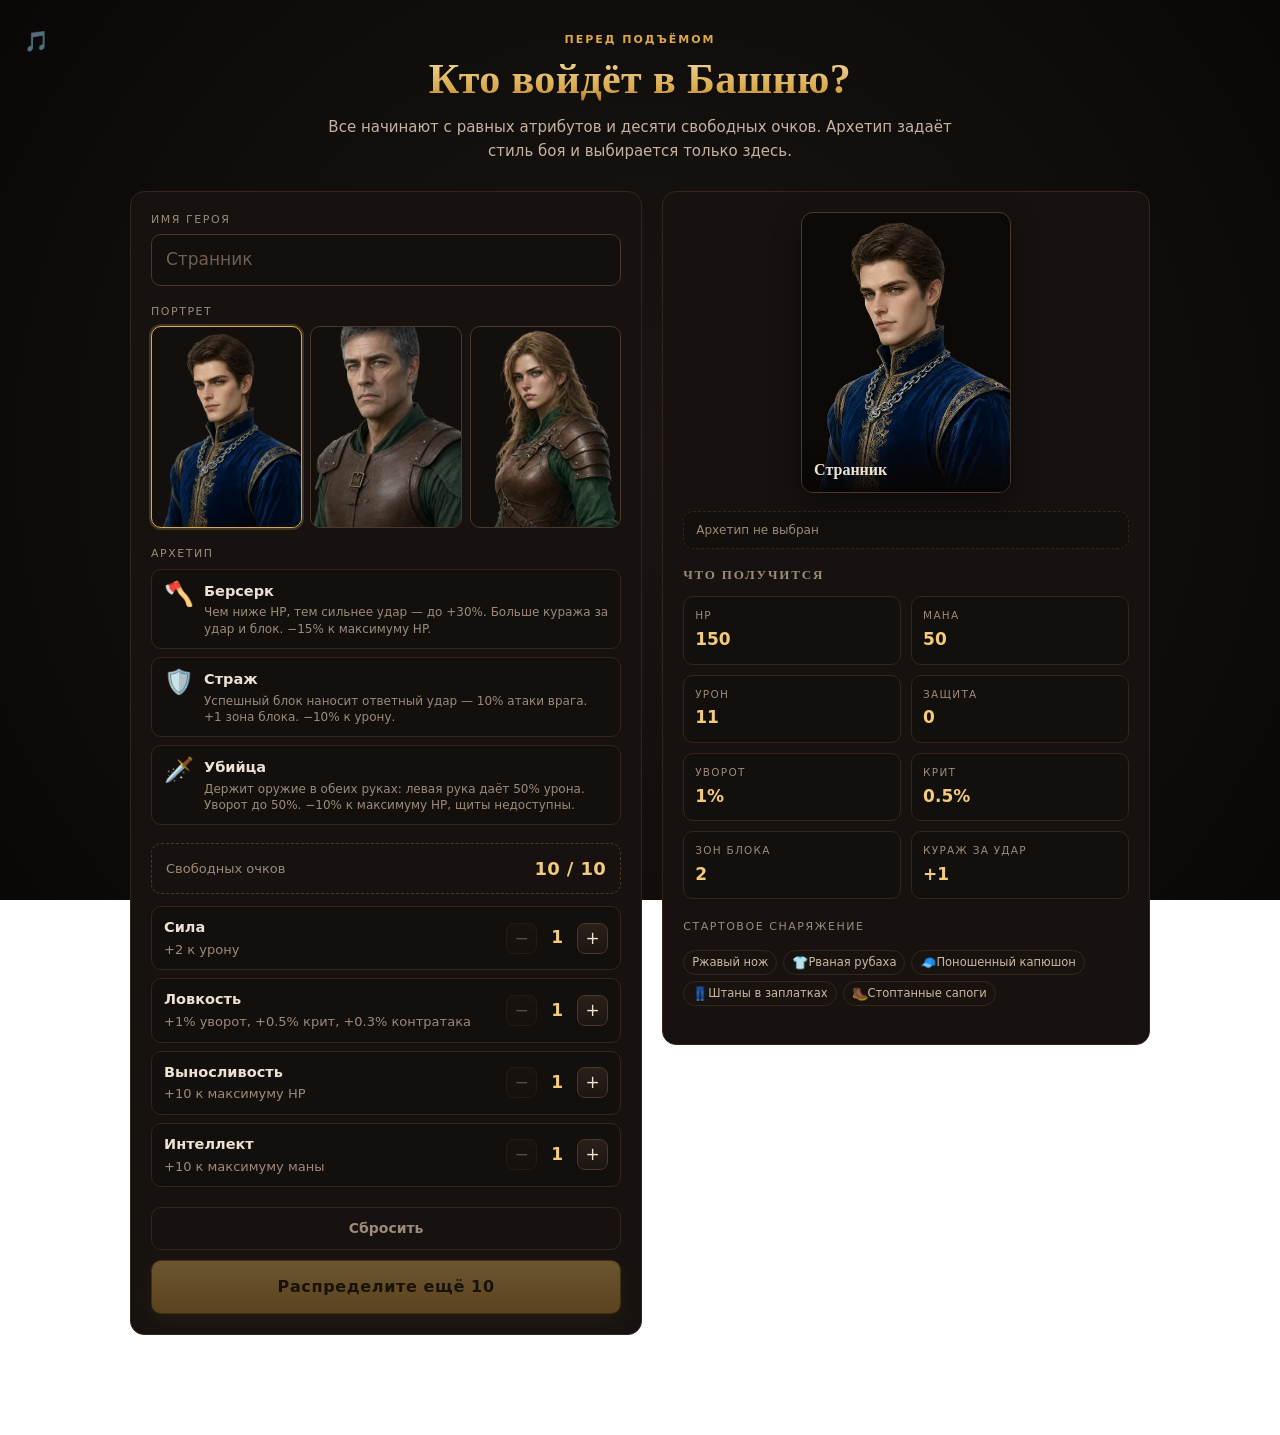
==== index.html @ 67239e5a "Первый коммит" ====
<!DOCTYPE html>
<html lang="ru">
<head>
  <meta charset="utf-8">
  <meta name="viewport" content="width=device-width, initial-scale=1">
  <title>Йорстед — Башня</title>
  <link rel="stylesheet" href="css/style.css">
</head>
<body>
      <div class="music-widget" id="music-widget">
    <button id="music-toggle" type="button" title="Включить/Выключить музыку">🎵</button>
    <input type="range" id="music-volume" min="0" max="1" step="0.01" value="0.3" title="Громкость музыки" style="writing-mode: vertical-lr; direction: rtl;">
  </div>
   <script>
    // Включаем музыку при первом клике в любом месте
    document.addEventListener('pointerdown', function startMusic() {
      const audio = document.getElementById('bg-music');
      const isOn = localStorage.getItem("tower_music_on") !== "false";
      
      if (audio && isOn) {
        const savedVol = localStorage.getItem("tower_music_volume");
        // Проверяем именно на null, чтобы 0 сохранялся как 0
        audio.volume = savedVol !== null ? parseFloat(savedVol) : 0.3;
        audio.play().catch(function() {});
      }
      document.removeEventListener('pointerdown', startMusic);
    });
  </script>
  <audio id="bg-music" loop preload="auto">
    <source src="assets/music/theme-v1.mp3" type="audio/mpeg">
  </audio>
  <div class="app">
    <header class="topbar" id="topbar"></header>
    <main class="screen" id="screen"></main>
  </div>

  <!-- Порядок важен: каждый файл опирается на предыдущий. -->
  <script src="js/data.js"></script>
  <script src="js/state.js"></script>
  <script src="js/combat.js"></script>
  <script src="js/ui.js"></script>
  <script src="js/main.js"></script>
</body>
</html>
---- css/style.css ----
:root {
  --bg: #0a0807;
  --bg2: #100c0a;
  --panel: #171210;
  --panel2: #1e1714;
  --line: #32261f;
  --line2: #4a382c;
  --text: #ece2d4;
  --dim: #9c8b79;
  --gold: #d9a94b;
  --gold2: #f2cc7a;
  --blood: #c2483c;
  --blue: #5f92cc;
  --green: #6aa877;
  --radius: 14px;
  --shadow: 0 18px 40px rgba(0, 0, 0, 0.45);
}

* {
  box-sizing: border-box;
}

html {
  background: radial-gradient(circle at center, #1a1512, #0a0807) no-repeat center center fixed;
  background-size: cover;
}

html, body {
  margin: 0;
  padding: 0;
}

body {
  min-height: 100vh;
  color: var(--text);
  font-family: "Segoe UI", system-ui, -apple-system, sans-serif;
  font-size: 15px;
  line-height: 1.5;
  margin: 0;
  padding: 0;
}

.app, .screen {
  background: transparent !important;
}

button {
  font: inherit;
  color: inherit;
}

h1, h2, h3, .brand-text b, .big-level {
  font-family: Georgia, "Palatino Linotype", "Times New Roman", serif;
  font-weight: 600;
  letter-spacing: 0.01em;
}

h1 { margin: 0; font-size: 34px; line-height: 1.15; }
h2 { margin: 0; font-size: 21px; }
h3 { margin: 0; font-size: 17px; }
p { margin: 0; }

.app {
  width: 100%;
  max-width: 1180px;
  margin: 0 auto;
  padding: 18px 18px 60px;
}

.muted { color: var(--dim); }
.hint { color: var(--dim); font-size: 13px; }
.warn-text { color: #e8b09a; }
.note { color: var(--dim); font-size: 14px; }

.eyebrow {
  text-transform: uppercase;
  letter-spacing: 0.18em;
  font-size: 11px;
  font-weight: 700;
  color: var(--gold);
}

/* ── Верхняя панель ─────────────────────────────────────── */

.topbar {
  position: sticky;
  top: 0;
  z-index: 40;
  display: grid;
  grid-template-columns: auto 1fr auto;
  align-items: center;
  gap: 18px;
  margin: 0 -4px 26px;
  padding: 12px 16px;
  border: 1px solid var(--line);
  border-radius: var(--radius);
  background: rgba(18, 13, 11, 0.9);
  backdrop-filter: blur(12px);
  box-shadow: 0 10px 30px rgba(0, 0, 0, 0.35);
}

.brand {
  display: flex;
  align-items: center;
  gap: 10px;
  padding: 0;
  border: 0;
  background: none;
  cursor: pointer;
  text-align: left;
}

.brand-mark {
  display: grid;
  place-items: center;
  width: 42px;
  height: 42px;
  border: 1px solid var(--line2);
  border-radius: 12px;
  background: radial-gradient(circle at 30% 20%, #3a2518, #17100d);
  font-size: 22px;
}

.brand-text { display: flex; flex-direction: column; line-height: 1.1; }
.brand-text b { font-size: 19px; letter-spacing: 0.12em; color: var(--gold2); }
.brand-text small { font-size: 11px; color: var(--dim); letter-spacing: 0.06em; }

/* ── Хаб-заголовок ─────────────────────────────────────── */

.hub-head {
  display: flex;
  align-items: center;
  gap: 15px;
  min-height: 100px;
  max-width: 680px;
  margin: 10px 0 30px;
}

.hub-head img.hub-image {
  width: 120px;
  height: 120px;
  border-radius: 50%;
  object-fit: cover;
  border: 3px solid var(--gold);
}

.hub-head-text { text-align: left; }
.hub-head-text h1 { margin: 0; font-size: 28px; line-height: 1.1; }
.hub-head-text p.lead { margin: 0.5rem 0 0; color: var(--dim); font-size: 14px; }

/* ── Карточки локаций ───────────────────────────────────── */

.loc-card {
  position: relative;
  display: flex;
  flex-direction: column;
  align-items: flex-start;
  gap: 16px;
  padding: 22px;
  border: 1px solid var(--line);
  border-radius: 18px;
  background:
    radial-gradient(340px 160px at 10% 0%, rgba(217, 169, 75, 0.08), transparent 70%),
    linear-gradient(180deg, #191310, #120d0b);
  color: var(--text);
  text-align: left;
  cursor: pointer;
  overflow: hidden;
  transition: transform 0.18s, border-color 0.18s, box-shadow 0.18s;
}

.loc-card::after {
  content: "";
  position: absolute;
  inset: 0;
  border-radius: inherit;
  box-shadow: inset 0 1px 0 rgba(255, 255, 255, 0.04);
  pointer-events: none;
}

.loc-card:hover {
  transform: translateY(-3px);
  border-color: #6a4d24;
  box-shadow: var(--shadow);
}

.loc-card.tower {
  border-color: #5c4322;
  background:
    radial-gradient(360px 180px at 50% 0%, rgba(217, 169, 75, 0.14), transparent 70%),
    linear-gradient(180deg, #1d1510, #120d0b);
}

.loc-card.hotel {
  border-color: #3c4a35;
  background:
    radial-gradient(340px 160px at 10% 0%, rgba(106, 168, 119, 0.10), transparent 70%),
    linear-gradient(180deg, #171a14, #100d0b);
}

.loc-card.locked {
  border-color: var(--line);
  border-style: dashed;
  background: linear-gradient(180deg, #14100d, #0e0b09);
  filter: grayscale(0.45);
}

.loc-card.locked:hover {
  transform: none;
  border-color: var(--line2);
  box-shadow: none;
}

.loc-card.locked .loc-title,
.loc-card.locked .loc-cta { color: var(--dim); }

.loc-card .loc-image {
  position: absolute;
  top: 0;
  left: 0;
  width: 100%;
  height: 100%;
  opacity: 0.15;
  object-fit: cover;
  transition: opacity 0.2s;
}

.loc-card:hover .loc-image { opacity: 0.25; }

.loc-content {
  position: relative;
  z-index: 1;
  display: flex;
  flex-direction: column;
  gap: 12px;
  width: 100%;
  height: 100%;
}

.loc-icon {
  display: grid;
  place-items: center;
  width: 58px;
  height: 58px;
  border-radius: 16px;
  border: 1px solid var(--line2);
  background: radial-gradient(circle at 30% 20%, #3a2618, #150f0c);
  font-size: 28px;
}

.loc-body {
  display: flex;
  flex-direction: column;
  gap: 4px;
  flex: 1;
}

.loc-kicker { font-size: 11px; letter-spacing: 0.14em; text-transform: uppercase; color: var(--dim); }
.loc-title { font-family: Georgia, serif; font-size: 25px; color: var(--gold2); }
.loc-desc { color: #b6a592; font-size: 14px; line-height: 1.5; }

.loc-cta {
  margin-top: auto;
  padding-top: 8px;
  font-size: 13px;
  font-weight: 600;
  color: var(--gold);
}

.hub-foot {
  display: flex;
  align-items: center;
  gap: 18px;
  flex-wrap: wrap;
  margin-top: 26px;
  padding: 18px;
  border: 1px dashed var(--line2);
  border-radius: 14px;
}

.hub-foot .hint { flex: 1; min-width: 240px; }

.shop-banner {
  width: 100%;
  height: 180px;
  object-fit: cover;
  border-radius: var(--radius);
  margin: 12px 0;
}

.vitals { display: flex; align-items: center; gap: 14px; flex-wrap: wrap; }
.vital { min-width: 132px; flex: 0 1 150px; }

.vital-top {
  display: flex;
  justify-content: space-between;
  align-items: baseline;
  gap: 8px;
  margin-bottom: 4px;
  font-size: 10px;
  letter-spacing: 0.12em;
  text-transform: uppercase;
  color: var(--dim);
}

.vital-top b { font-size: 12px; letter-spacing: 0.02em; color: var(--text); }
.vital-top i { font-style: normal; color: var(--dim); }

.bar {
  height: 7px;
  border-radius: 999px;
  background: #241a15;
  border: 1px solid #36261d;
  overflow: hidden;
}

.bar span {
  display: block;
  height: 100%;
  border-radius: inherit;
  transition: width 0.25s ease;
}

.bar.hp span { background: linear-gradient(90deg, #7d2a22, #c2483c); }
.bar.mana span { background: linear-gradient(90deg, #2f4f78, #5f92cc); }
.bar.energy span { background: linear-gradient(90deg, #7a5318, #e0a84a); }
.bar.enemy span { background: linear-gradient(90deg, #5e3f12, #b07a24); }
.bar.xp { height: 8px; }
.bar.xp span { background: linear-gradient(90deg, #86621f, var(--gold2)); }

.pill {
  display: inline-flex;
  align-items: center;
  gap: 6px;
  padding: 7px 11px;
  border: 1px solid var(--line);
  border-radius: 10px;
  background: var(--panel2);
  font-size: 12px;
  color: var(--dim);
  white-space: nowrap;
}

.pill b { color: var(--text); font-size: 14px; }
button.pill { cursor: pointer; transition: border-color 0.15s, background 0.15s; }
button.pill:hover { border-color: var(--gold); background: #2a2010; }
.pill.gold { color: var(--gold2); border-color: #4d3a1b; background: #221a0f; }
.pill.gold b { color: var(--gold2); }
.pill.danger { border-color: var(--blood); }
.pill.time { border-color: #4d3a1b; background: #221a0f; color: #e4c98f; }
.pill.time b { color: var(--gold2); }
.pill.time.night { border-color: #3c4a62; background: #141a24; color: #a9bdd8; }
.pill.time.night b { color: #d5e3f5; }
.pill.buff { border-color: #3c573f; background: #142016; color: #a9d3b1; }
.pill.buff b { color: #c8e8ce; }

.topnav { display: flex; gap: 8px; }

.nav-btn {
  padding: 9px 14px;
  border: 1px solid var(--line);
  border-radius: 10px;
  background: var(--panel2);
  color: var(--text);
  cursor: pointer;
  font-size: 13px;
  transition: border-color 0.15s, background 0.15s;
}

.nav-btn:hover { border-color: var(--line2); background: #241b17; }
.topnav.locked { opacity: 0.35; pointer-events: none; }
.topbar[hidden] { display: none; }

kbd {
  display: inline-block;
  padding: 1px 5px;
  border: 1px solid var(--line2);
  border-bottom-width: 2px;
  border-radius: 4px;
  background: #130f0c;
  color: var(--dim);
  font: 600 10.5px/1.5 "Segoe UI", system-ui, sans-serif;
  letter-spacing: 0.02em;
}

.btn kbd { margin-left: 5px; opacity: 0.6; }
.btn.primary kbd { border-color: rgba(0, 0, 0, 0.3); background: rgba(0, 0, 0, 0.1); color: #2a1c08; opacity: 0.7; }

/* ── Кнопки ─────────────────────────────────────────────── */

.btn {
  display: inline-flex;
  align-items: center;
  justify-content: center;
  gap: 7px;
  padding: 10px 16px;
  border: 1px solid var(--line2);
  border-radius: 10px;
  background: linear-gradient(180deg, #2a201a, #1d1511);
  color: var(--text);
  font-size: 14px;
  font-weight: 600;
  cursor: pointer;
  transition: transform 0.12s, border-color 0.15s, background 0.15s, opacity 0.15s;
  user-select: none;
}

.btn:hover:not(:disabled) { border-color: var(--gold); transform: translateY(-1px); }
.btn:active:not(:disabled) { transform: translateY(0); }
.btn:disabled { opacity: 0.42; cursor: not-allowed; }

.btn.primary {
  border-color: #7a5a22;
  background: linear-gradient(180deg, #e0b45c, #b9862f);
  color: #1c1206;
  box-shadow: 0 6px 20px rgba(217, 169, 75, 0.18);
}

.btn.primary:hover:not(:disabled) { background: linear-gradient(180deg, #f0c674, #c8933a); }
.btn.ghost { background: transparent; border-color: var(--line); color: var(--dim); }
.btn.ghost:hover:not(:disabled) { color: var(--text); }
.btn.small { padding: 7px 12px; font-size: 12.5px; border-radius: 8px; }
.btn.tiny { padding: 5px 10px; font-size: 12px; border-radius: 7px; }
.btn.big { padding: 14px 20px; font-size: 16px; letter-spacing: 0.04em; }
.btn.tech { border-color: #6a3b2a; background: linear-gradient(180deg, #4a241a, #2b1610); color: #f0b89a; }
.btn.tech:not(:disabled):hover { border-color: #c0603c; }
.btn.danger { border-color: #6a2a24; color: #e28f86; }

/* ── Общие блоки ────────────────────────────────────────── */

.screen {
  min-height: 60vh;
  animation: fade-in 0.22s ease;
}

@keyframes fade-in {
  from { opacity: 0; transform: translateY(4px); }
  to { opacity: 1; transform: translateY(0); }
}

.subhead {
  display: flex;
  align-items: center;
  gap: 18px;
  margin-bottom: 22px;
  padding-bottom: 16px;
  border-bottom: 1px solid var(--line);
}

.subhead h1 { font-size: 30px; }

.subhead-gold {
  margin-left: auto;
  padding: 8px 14px;
  border: 1px solid #4d3a1b;
  border-radius: 10px;
  background: #221a0f;
  color: var(--gold2);
  white-space: nowrap;
}

.chips { display: flex; flex-wrap: wrap; gap: 6px; margin-top: 8px; }

.chip {
  display: inline-flex;
  align-items: center;
  padding: 3px 8px;
  border: 1px solid var(--line);
  border-radius: 999px;
  background: #191310;
  color: #cbb9a4;
  font-size: 11.5px;
  white-space: nowrap;
}

.chip.dim { color: #6f6052; }

.badge {
  display: inline-flex;
  align-items: center;
  padding: 3px 8px;
  border-radius: 999px;
  border: 1px solid #3b573f;
  background: #142016;
  color: var(--green);
  font-size: 11px;
  font-weight: 600;
  letter-spacing: 0.04em;
}

.badge.boss { border-color: #66302a; background: #241110; color: #d97a6c; }
.empty { color: var(--dim); font-size: 13px; padding: 8px 0; }

/* ── Йорстед ────────────────────────────────────────────── */

.hub-head h1 {
  font-size: 46px;
  margin: 6px 0 12px;
  background: linear-gradient(180deg, #f4dca7, #d9a94b 70%, #a9772a);
  -webkit-background-clip: text;
  background-clip: text;
  color: transparent;
}

.lead { color: #c4b3a0; font-size: 16px; line-height: 1.6; }

.locations {
  display: grid;
  grid-template-columns: repeat(4, 1fr);
  gap: 16px;
}

.points-banner {
  display: flex;
  align-items: center;
  gap: 14px;
  width: 100%;
  margin-top: 14px;
  padding: 14px 18px;
  border: 1px solid #6b5122;
  border-radius: 14px;
  background: linear-gradient(90deg, #2b2010, #191309);
  color: var(--text);
  text-align: left;
  cursor: pointer;
  transition: border-color 0.15s, transform 0.15s;
}

.points-banner:hover { border-color: var(--gold); transform: translateY(-1px); }
.points-banner b { display: block; color: var(--gold2); font-size: 15px; }
.points-banner small { display: block; color: var(--dim); font-size: 12.5px; }
.points-banner .loc-cta { margin-left: auto; padding: 0; }

.points-mark {
  display: grid;
  place-items: center;
  width: 34px;
  height: 34px;
  flex: 0 0 34px;
  border: 1px solid #6b5122;
  border-radius: 10px;
  background: #241a0e;
  color: var(--gold2);
  font-size: 19px;
  font-weight: 700;
}

/* ── Статус, гостиница и башня ─────────────────────────── */

.status-strip {
  display: grid;
  grid-template-columns: repeat(auto-fit, minmax(180px, 1fr));
  gap: 10px;
  margin-bottom: 22px;
  padding: 12px;
  border: 1px solid var(--line);
  border-radius: 14px;
  background: linear-gradient(180deg, #16110e, #110d0b);
}

.status-item {
  display: flex;
  flex-direction: column;
  gap: 1px;
  min-width: 0;
  padding: 8px 10px;
  border: 1px solid var(--line);
  border-radius: 10px;
  background: #130f0c;
}

.status-item span { font-size: 10px; letter-spacing: 0.12em; text-transform: uppercase; color: var(--dim); }
.status-item b { font-size: 14px; color: var(--gold2); }
.status-item small { font-size: 11.5px; color: var(--dim); }
.status-item.buff { border-color: #3c573f; background: #121a14; }
.status-item.buff b { color: #b7ddbd; }

.night-banner { border-color: #3c4a62; background: linear-gradient(90deg, #141a24, #0f1118); color: #b9cae2; }
.warn-banner { border-color: #6a3b2a; background: linear-gradient(90deg, #241410, #17100d); color: #e8b09a; }

.hotel-status { display: flex; flex-wrap: wrap; gap: 8px; margin-bottom: 18px; }
.hotel-status span { padding: 6px 10px; border: 1px solid var(--line); border-radius: 999px; background: #130f0c; color: var(--dim); font-size: 12px; }

.hotel-rest {
  display: flex;
  align-items: center;
  gap: 18px;
  margin-bottom: 26px;
  padding: 20px;
  border: 1px solid #5c4322;
  border-radius: 16px;
  background:
    radial-gradient(360px 160px at 10% 0%, rgba(217, 169, 75, 0.12), transparent 70%),
    linear-gradient(180deg, #1d1510, #120d0b);
}

.hotel-rest-icon {
  display: grid;
  place-items: center;
  width: 64px;
  height: 64px;
  flex: 0 0 64px;
  border: 1px solid var(--line2);
  border-radius: 16px;
  background: radial-gradient(circle at 30% 20%, #3a2618, #150f0c);
  font-size: 32px;
}

.hotel-rest-body { flex: 1; min-width: 0; }
.hotel-rest-body h2 { margin-bottom: 4px; }
.hotel-rest-body p { color: var(--dim); font-size: 13.5px; }
.hotel-rest-buy { display: flex; flex-direction: column; align-items: stretch; gap: 7px; min-width: 140px; text-align: center; }

.companion-grid { display: grid; grid-template-columns: repeat(3, minmax(0, 1fr)); gap: 12px; margin-bottom: 10px; }

.companion-card {
  display: flex;
  flex-direction: column;
  gap: 10px;
  padding: 14px;
  border: 1px solid var(--line);
  border-radius: 14px;
  background: linear-gradient(180deg, #191310, #14100d);
}

.companion-card.active { border-color: var(--gold); box-shadow: 0 0 0 1px rgba(217, 169, 75, 0.18); }
.companion-head { display: flex; align-items: center; gap: 10px; }

.companion-portrait {
  width: 150px;
  height: 150px;
  border-radius: 10px;
  object-fit: cover;
  flex-shrink: 0;
  border: 2px solid rgba(245, 158, 11, 0.4);
  background: #1e1b2e;
}

.companion-card.active .companion-portrait { border-color: #f59e0b; box-shadow: 0 0 0 2px rgba(245, 158, 11, 0.3); }
.companion-icon { display: grid; place-items: center; width: 44px; height: 44px; flex: 0 0 44px; border: 1px solid var(--line2); border-radius: 12px; background: radial-gradient(circle at 30% 20%, #3a2618, #150f0c); font-size: 22px; }
.companion-name { flex: 1; min-width: 0; }
.companion-name h3 { font-size: 16px; }
.companion-role { font-size: 11px; letter-spacing: 0.08em; text-transform: uppercase; color: var(--dim); }
.companion-buff { display: block; margin-top: 3px; font-size: 12px; color: #b7ddbd; }
.companion-card .badge { align-self: flex-start; }

.companion-card .item-desc {
  font-size: 12.5px;
  line-height: 1.45;
  color: var(--dim);
  flex: 1;
  overflow-y: auto;
  max-height: 140px;
  scrollbar-width: thin;
  scrollbar-color: #4a382c #171210;
}

.companion-foot { display: flex; align-items: center; justify-content: space-between; gap: 8px; margin-top: auto; padding-top: 4px; }
.buff-chip { border-color: #3c573f; color: #a9d3b1; }

.companion-note {
  display: flex;
  align-items: center;
  gap: 8px;
  margin: 12px 0 14px;
  padding: 10px 12px;
  border: 1px solid #3c573f;
  border-radius: 10px;
  background: linear-gradient(90deg, #122016, #10160f);
  color: #b7ddbd;
  font-size: 13px;
}

.companion-note span { min-width: 0; }

.archetype-note {
  display: flex;
  align-items: center;
  gap: 8px;
  margin: 12px 0 14px;
  padding: 10px 12px;
  border: 1px solid #5b4622;
  border-radius: 10px;
  background: linear-gradient(90deg, #20180c, #15100a);
  color: #e6cd93;
  font-size: 13px;
}

.archetype-note span { min-width: 0; }

.tower-status { display: flex; flex-wrap: wrap; gap: 10px; margin-bottom: 18px; padding: 12px 14px; border: 1px solid var(--line); border-radius: 12px; background: linear-gradient(180deg, #16110e, #110d0b); }
.tower-status > div { display: flex; flex-direction: column; gap: 1px; min-width: 130px; }
.tower-status span { font-size: 10px; letter-spacing: 0.12em; text-transform: uppercase; color: var(--dim); }
.tower-status b { color: var(--gold2); font-size: 14px; }
.tower-status.closed { border-color: #6a3b2a; }
.tower-foot { display: flex; align-items: center; gap: 16px; flex-wrap: wrap; margin-top: 22px; padding-top: 18px; border-top: 1px solid var(--line); }
.tower-foot .hint { flex: 1; min-width: 240px; }

/* ── Создание героя ─────────────────────────────────────── */

.create { max-width: 1020px; margin: 0 auto; padding: 14px 0 40px; }
.create-head { max-width: 660px; margin: 0 auto 28px; text-align: center; }

.create-head h1 {
  margin: 6px 0 12px;
  font-size: 42px;
  background: linear-gradient(180deg, #f4dca7, #d9a94b 70%, #a9772a);
  -webkit-background-clip: text;
  background-clip: text;
  color: transparent;
}

.create-head .lead { font-size: 15px; }
.create-grid { display: grid; grid-template-columns: minmax(0, 1.05fr) minmax(0, 1fr); gap: 20px; align-items: start; }
.field { display: flex; flex-direction: column; gap: 6px; margin-bottom: 18px; }
.field label { font-size: 11px; letter-spacing: 0.14em; text-transform: uppercase; color: var(--dim); }

.name-input {
  width: 100%;
  padding: 12px 14px;
  border: 1px solid var(--line2);
  border-radius: 10px;
  background: #130f0c;
  color: var(--text);
  font: inherit;
  font-size: 17px;
  font-weight: 600;
}

.name-input::placeholder { color: #6f6052; font-weight: 400; }
.name-input:focus { outline: none; border-color: var(--gold); box-shadow: 0 0 0 2px rgba(217, 169, 75, 0.16); }

.portrait-picker { display: grid; grid-template-columns: repeat(3, minmax(0, 1fr)); gap: 8px; }

.portrait-option {
  position: relative;
  aspect-ratio: 3 / 4;
  padding: 0;
  border: 1px solid var(--line2);
  border-radius: 10px;
  background: #130f0c;
  overflow: hidden;
  cursor: pointer;
  transition: border-color 0.15s, transform 0.15s, box-shadow 0.15s;
}

.portrait-option img { display: block; width: 100%; height: 100%; object-fit: cover; }
.portrait-option:hover { border-color: var(--gold2); transform: translateY(-1px); }
.portrait-option.selected { border-color: var(--gold); box-shadow: 0 0 0 2px rgba(217, 169, 75, 0.22); }

.portrait-gender { position: absolute; right: 4px; bottom: 4px; display: grid; place-items: center; width: 16px; height: 16px; border: 1px solid rgba(255, 255, 255, 0.16); border-radius: 50%; background: rgba(10, 8, 7, 0.78); font-size: 11px; font-weight: 700; }
.portrait-gender.m { color: #9cc0e0; }
.portrait-gender.f { color: #e2a0a8; }

.archetype-grid { display: grid; gap: 8px; }

.archetype-card {
  display: flex;
  align-items: flex-start;
  gap: 10px;
  width: 100%;
  padding: 11px 12px;
  border: 1px solid var(--line);
  border-radius: 10px;
  background: #130f0c;
  color: var(--text);
  font: inherit;
  text-align: left;
  cursor: pointer;
  transition: border-color 0.15s, background 0.15s, box-shadow 0.15s, transform 0.15s;
}

.archetype-card:hover { border-color: var(--gold2); transform: translateY(-1px); }
.archetype-card.selected { border-color: var(--gold); background: linear-gradient(180deg, #241a0e, #16110d); box-shadow: 0 0 0 2px rgba(217, 169, 75, 0.18); }
.archetype-icon { flex: 0 0 auto; font-size: 24px; line-height: 1.1; }
.archetype-body { display: flex; flex-direction: column; gap: 2px; min-width: 0; }
.archetype-body b { font-size: 14.5px; }
.archetype-body span { color: var(--dim); font-size: 12px; line-height: 1.35; }

.preview-archetype { display: flex; flex-direction: column; gap: 4px; margin-bottom: 16px; padding: 10px 12px; border: 1px solid var(--line); border-radius: 10px; background: #130f0c; font-size: 13px; }
.preview-archetype-head { display: flex; align-items: center; gap: 6px; }
.preview-archetype b { color: var(--gold2); }
.preview-archetype span { color: var(--dim); font-size: 12px; line-height: 1.35; }
.preview-archetype.empty { border-style: dashed; color: var(--dim); }

.preview-portrait { position: relative; width: min(210px, 76%); margin: 0 auto 18px; border: 1px solid var(--line2); border-radius: 12px; background: #0d0907; box-shadow: 0 12px 28px rgba(0, 0, 0, 0.4); overflow: hidden; }
.preview-portrait img { display: block; width: 100%; }
.preview-portrait-caption { position: absolute; right: 0; bottom: 0; left: 0; display: flex; flex-direction: column; gap: 1px; padding: 22px 12px 10px; background: linear-gradient(180deg, transparent, rgba(8, 5, 4, 0.94)); }
.preview-portrait-caption b { font-family: Georgia, "Palatino Linotype", serif; font-size: 16px; }
.preview-portrait-caption span { font-size: 10.5px; letter-spacing: 0.1em; text-transform: uppercase; color: var(--dim); }

.points-bar { display: flex; align-items: center; justify-content: space-between; gap: 10px; margin-bottom: 12px; padding: 11px 14px; border: 1px dashed var(--line2); border-radius: 10px; color: var(--dim); font-size: 13px; }
.points-bar b { color: var(--gold2); font-size: 18px; letter-spacing: 0.02em; }

.attr-list { display: flex; flex-direction: column; gap: 8px; }
.attr-row { display: flex; align-items: center; gap: 12px; padding: 10px 12px; border: 1px solid var(--line); border-radius: 10px; background: #130f0c; }
.attr-info { display: flex; flex-direction: column; gap: 1px; flex: 1; min-width: 0; }
.attr-info b { font-size: 14.5px; }
.attr-controls { display: flex; align-items: center; gap: 6px; }

.attr-btn { display: grid; place-items: center; width: 31px; height: 31px; padding: 0; border: 1px solid var(--line2); border-radius: 8px; background: linear-gradient(180deg, #2a201a, #1d1511); color: var(--text); font-size: 17px; line-height: 1; cursor: pointer; transition: border-color 0.12s, background 0.12s, opacity 0.12s; }
.attr-btn:hover:not(:disabled) { border-color: var(--gold); background: #2f2318; }
.attr-btn:disabled { opacity: 0.3; cursor: not-allowed; }
.attr-value { min-width: 28px; text-align: center; color: var(--gold2); font-size: 17px; font-weight: 700; }
.attr-head { display: flex; align-items: baseline; justify-content: space-between; gap: 10px; margin-top: 20px; }
.attr-head .group-title { margin-bottom: 0; }
.badge.points { border-color: #6b5122; background: #241a0e; color: var(--gold2); }
.create-actions { display: flex; flex-direction: column; gap: 10px; margin-top: 20px; }
.create-actions .btn.big { width: 100%; }
.preview-panel .stat-grid { grid-template-columns: repeat(2, 1fr); }
.preview-notes { display: flex; flex-direction: column; gap: 8px; margin: 18px 0 14px; padding-top: 14px; border-top: 1px solid var(--line); }

/* ── Магазины ───────────────────────────────────────────── */

.shop-grid { display: grid; grid-template-columns: minmax(0, 1.55fr) minmax(0, 1fr); gap: 26px; align-items: start; }
.shop-grid.single { grid-template-columns: minmax(0, 1.6fr) minmax(0, 1fr); }
.shop-main, .shop-side { min-width: 0; }
.shop-tabs { display: flex; gap: 8px; flex-wrap: wrap; margin-bottom: 20px; }

.shop-tab { padding: 9px 16px; border: 1px solid var(--line); border-radius: 10px; background: var(--panel2); color: var(--dim); font-size: 13px; font-weight: 600; cursor: pointer; transition: border-color 0.15s, background 0.15s, color 0.15s; }
.shop-tab:hover { border-color: var(--line2); color: var(--text); }
.shop-tab.active { border-color: var(--gold); background: #241a0e; color: var(--gold2); }

.item-grid { display: grid; grid-template-columns: repeat(2, minmax(0, 1fr)); gap: 10px; }

.gear-card { display: flex; flex-direction: column; gap: 10px; padding: 12px; border: 1px solid var(--line); border-radius: 12px; background: linear-gradient(180deg, #191310, #14100d); }
.gear-card.owned { border-color: #3c4a35; }
.gear-card-head { display: flex; gap: 10px; align-items: flex-start; min-width: 0; }
.gear-card-head .item-icon { width: 40px; height: 40px; flex: 0 0 40px; border-radius: 10px; font-size: 20px; }
.gear-card-info { min-width: 0; }
.gear-card-info h3 { font-size: 14.5px; }
.gear-card-info .item-desc { font-size: 12px; line-height: 1.4; }
.gear-card-foot { display: flex; align-items: center; justify-content: space-between; gap: 8px; margin-top: auto; }
.gear-card-foot .btn { flex: 0 0 auto; }

.shop-side { padding: 18px; border: 1px solid var(--line); border-radius: var(--radius); background: var(--panel); }
.shop-group { margin-bottom: 26px; }
.group-title { margin-bottom: 12px; font-size: 13px; letter-spacing: 0.14em; text-transform: uppercase; color: var(--dim); }

.item-card { display: grid; grid-template-columns: 52px minmax(0, 1fr) auto; gap: 14px; align-items: center; padding: 14px; margin-bottom: 10px; border: 1px solid var(--line); border-radius: 12px; background: linear-gradient(180deg, #191310, #14100d); }
.item-card.owned { border-color: #3c4a35; }
.item-card.compact { padding: 11px; grid-template-columns: 42px minmax(0, 1fr) auto; }
.item-icon { display: grid; place-items: center; width: 52px; height: 52px; border: 1px solid var(--line); border-radius: 12px; background: #120d0b; font-size: 24px; }
.item-card.compact .item-icon { width: 42px; height: 42px; font-size: 20px; }
.item-icon.big { width: 60px; height: 60px; font-size: 30px; }
.item-main h3 { font-size: 16px; }
.item-desc { margin-top: 2px; color: var(--dim); font-size: 13px; }
.item-buy { display: flex; flex-direction: column; align-items: stretch; gap: 7px; min-width: 118px; text-align: center; }
.price { font-size: 13px; color: var(--gold2); white-space: nowrap; }
.stack-buttons { display: flex; gap: 6px; justify-content: flex-end; flex-wrap: wrap; }
.locked-note { padding: 8px 0; font-size: 12.5px; color: #7d6b58; }

/* ── Герой ──────────────────────────────────────────────── */

.hero-grid { display: grid; grid-template-columns: minmax(0, 1fr) minmax(0, 1fr); gap: 20px; align-items: start; }
.panel { padding: 20px; border: 1px solid var(--line); border-radius: var(--radius); background: var(--panel); }
.level-row { display: flex; gap: 22px; align-items: center; margin-bottom: 20px; }
.big-level { font-size: 54px; line-height: 1; color: var(--gold2); }
.xp-wrap { flex: 1; }
.xp-top { display: flex; justify-content: space-between; margin-bottom: 6px; font-size: 12px; color: var(--dim); }
.xp-top b { color: var(--text); }

.stat-grid { display: grid; grid-template-columns: repeat(3, 1fr); gap: 10px; }
.stat-box { display: flex; flex-direction: column; gap: 3px; padding: 11px; border: 1px solid var(--line); border-radius: 10px; background: #130f0c; }
.stat-box span { font-size: 10.5px; letter-spacing: 0.12em; text-transform: uppercase; color: var(--dim); }
.stat-box b { font-size: 17px; color: var(--gold2); }

.doll-panel-head { display: flex; align-items: baseline; justify-content: space-between; gap: 10px; }
.doll-stage { position: relative; }
.paper-doll { display: grid; grid-template-columns: 64px minmax(0, 1fr) 64px; gap: 12px; align-items: center; margin-bottom: 10px; }
.doll-col { display: flex; flex-direction: column; gap: 7px; }

.doll-slot { display: flex; flex-direction: column; align-items: center; justify-content: center; gap: 2px; width: 100%; aspect-ratio: 1; padding: 3px; border: 1px solid var(--line); border-radius: 9px; background: linear-gradient(180deg, #1a1411, #100c0a); color: var(--dim); cursor: pointer; transition: border-color 0.15s, background 0.15s, transform 0.15s; }
.doll-slot:hover, .doll-slot.open { border-color: var(--gold); background: #241a0e; transform: translateY(-1px); }
.doll-slot.filled { border-color: #4a382c; }
.doll-slot .slot-glyph { font-size: 19px; line-height: 1; }
.doll-slot.filled .slot-glyph { font-size: 22px; filter: drop-shadow(0 2px 4px rgba(0, 0, 0, 0.5)); }
.doll-slot .slot-caption { max-width: 100%; overflow: hidden; text-overflow: ellipsis; white-space: nowrap; font-size: 7.5px; letter-spacing: 0.05em; text-transform: uppercase; color: #8a7866; }
.doll-slot.filled .slot-caption { color: var(--gold2); }
.doll-center { display: flex; flex-direction: column; align-items: center; gap: 8px; min-width: 0; }
.doll-figure { position: relative; width: 100%; max-width: 250px; border: 1px solid var(--line2); border-radius: 14px; background: radial-gradient(circle at 50% 25%, #2a1e14, #0d0907 70%); box-shadow: 0 14px 30px rgba(0, 0, 0, 0.4); overflow: hidden; }
.doll-figure > img { display: block; width: 100%; }
.doll-name { text-align: center; }
.doll-name b { display: block; font-family: Georgia, "Palatino Linotype", serif; font-size: 16px; color: var(--text); }
.doll-name span { font-size: 10.5px; color: var(--dim); }

.doll-menu-backdrop { position: fixed; inset: 0; z-index: 60; background: rgba(5, 3, 2, 0.62); backdrop-filter: blur(2px); }
.doll-menu { position: fixed; top: 50%; left: 50%; z-index: 61; width: min(380px, calc(100vw - 24px)); max-height: min(80vh, 620px); padding: 14px; border: 1px solid var(--gold); border-radius: 14px; background: linear-gradient(180deg, #1b1512, #120e0b); box-shadow: var(--shadow); overflow: auto; transform: translate(-50%, -50%); }
.doll-menu-head { display: flex; align-items: center; justify-content: space-between; gap: 10px; margin-bottom: 10px; }
.doll-menu-head h3 { margin: 0; font-size: 17px; }
.doll-menu-close { display: grid; place-items: center; width: 28px; height: 28px; border: 1px solid var(--line2); border-radius: 8px; background: #130f0c; color: var(--dim); cursor: pointer; }
.doll-menu-close:hover { border-color: var(--gold); color: var(--gold2); }
.doll-menu-hint { margin: 0 0 10px; }
.doll-menu-list { display: flex; flex-direction: column; gap: 6px; }
.doll-menu {
  scrollbar-width: thin;
  scrollbar-color: #4a382c #171210;
}

.doll-menu::-webkit-scrollbar { width: 8px; }
.doll-menu::-webkit-scrollbar-track { background: #171210; border-radius: 4px; }
.doll-menu::-webkit-scrollbar-thumb { background: #4a382c; border-radius: 4px; }
.doll-menu::-webkit-scrollbar-thumb:hover { background: var(--gold); }

.doll-item { display: grid; grid-template-columns: 38px minmax(0, 1fr); gap: 9px; align-items: center; width: 100%; padding: 7px; border: 1px solid var(--line); border-radius: 10px; background: #130f0c; text-align: left; cursor: pointer; transition: border-color 0.12s, background 0.12s; }
.doll-item:hover { border-color: var(--gold); background: #1c1510; }
.doll-item.equipped { border-color: #3c4a35; }
.doll-item .item-icon { width: 38px; height: 38px; font-size: 19px; }
.doll-item-body { display: flex; flex-direction: column; gap: 2px; min-width: 0; }
.doll-item-name { font-size: 13.5px; font-weight: 600; }
.doll-item-status { font-size: 10px; color: var(--dim); }
.doll-item .chips { margin-top: 1px; }
.doll-menu-empty { padding: 16px 8px; text-align: center; color: var(--dim); font-size: 12.5px; }
.doll-menu-foot { display: flex; justify-content: flex-end; margin-top: 10px; }
.doll-menu .hint { margin: 10px 0 0; }
.danger-zone { display: flex; align-items: center; gap: 14px; flex-wrap: wrap; margin-top: 26px; padding-top: 18px; border-top: 1px solid var(--line); }

.training-grid { display: grid; grid-template-columns: repeat(auto-fit, minmax(280px, 1fr)); gap: 16px; margin-top: 16px; }
.training-card { background: rgba(255, 255, 255, 0.04); border: 1px solid rgba(255, 255, 255, 0.1); border-radius: 12px; padding: 16px; display: flex; flex-direction: column; gap: 10px; }
.training-card.disabled { opacity: 0.65; }
.training-head { display: flex; align-items: center; gap: 12px; }
.training-icon { font-size: 2rem; width: 48px; height: 48px; display: inline-flex; align-items: center; justify-content: center; background: rgba(245, 158, 11, 0.12); border-radius: 10px; flex-shrink: 0; }
.training-name h3 { margin: 0; font-size: 1.05rem; }
.training-attr { font-size: 0.9rem; opacity: 0.75; }
.training-foot { display: flex; align-items: center; justify-content: space-between; gap: 12px; margin-top: auto; }

/* ── Башня ──────────────────────────────────────────────── */

.floors { display: flex; flex-direction: column; gap: 18px; }
.floor-card { padding: 20px; border: 1px solid var(--line); border-radius: 16px; background: linear-gradient(180deg, #18120f, #120d0b); }
.floor-card.locked { opacity: 0.55; border-style: dashed; }
.floor-card.cleared { border-color: #3c4a35; }
.floor-head { display: flex; align-items: center; gap: 14px; margin-bottom: 16px; }
.floor-icon { display: grid; place-items: center; width: 46px; height: 46px; border: 1px solid var(--line2); border-radius: 12px; background: #17100d; font-size: 23px; }
.floor-head h2 { font-size: 20px; }
.floor-head .badge { margin-left: auto; }
.mobs { display: flex; flex-direction: column; gap: 8px; margin-bottom: 14px; }

.mob-row, .boss-row { display: grid; grid-template-columns: 44px minmax(0, 1fr) auto; gap: 12px; align-items: center; padding: 10px 12px; border: 1px solid var(--line); border-radius: 10px; background: #130f0c; }
.boss-row { border-color: #4d3226; background: linear-gradient(180deg, #201410, #150f0c); }
.mob-icon { display: grid; place-items: center; width: 44px; height: 44px; border-radius: 10px; background: #1c1511; font-size: 22px; }
.boss-icon { border: 1px solid #5a3a2a; }
.mob-info { display: flex; flex-direction: column; gap: 1px; min-width: 0; }
.mob-info b { font-size: 14.5px; }
.mob-info .muted { font-size: 12px; }
.mob-tell { color: #8f7a61; font-size: 12px; }

.banner { margin-bottom: 18px; padding: 16px 18px; border: 1px solid #6b5122; border-radius: 12px; background: linear-gradient(90deg, #2b2010, #1a140c); color: var(--gold2); }

/* ── Бой ────────────────────────────────────────────────── */

.battle-top { margin-bottom: 16px; }
.battle-top h1 { font-size: 28px; margin-top: 2px; }
.fighters { display: grid; grid-template-columns: minmax(0, 1fr) 56px minmax(0, 1fr); gap: 14px; align-items: stretch; margin-bottom: 18px; }
.fighter { display: flex; gap: 14px; padding: 16px; border: 1px solid var(--line); border-radius: 14px; background: linear-gradient(180deg, #191310, #130e0b); }
.hero-fighter { border-color: #3c4a35; }
.enemy-fighter { border-color: #4d3226; }
.enemy-fighter.dead { opacity: 0.5; filter: grayscale(0.7); }
.fighter-avatar { display: grid; place-items: center; width: 64px; height: 64px; flex: 0 0 64px; border: 1px solid var(--line2); border-radius: 14px; background: radial-gradient(circle at 30% 20%, #332315, #120d0b); font-size: 32px; }
.fighter-avatar.portrait { padding: 0; overflow: hidden; }
.fighter-avatar.portrait img { display: block; width: 100%; height: 100%; object-fit: cover; object-position: 50% 16%; }
.fighter-body { flex: 1; min-width: 0; }
.fighter-name { display: flex; align-items: center; gap: 8px; margin-bottom: 7px; font-family: Georgia, serif; font-size: 17px; }
.fighter-name .muted { font-family: "Segoe UI", sans-serif; font-size: 11px; }
.fighter-numbers { display: flex; justify-content: space-between; margin-top: 5px; font-size: 11.5px; color: var(--dim); }
.rage { display: flex; align-items: center; gap: 5px; margin-top: 8px; }
.rage-label { margin-right: 4px; font-size: 10.5px; letter-spacing: 0.1em; text-transform: uppercase; color: var(--dim); }
.pip { width: 14px; height: 6px; border-radius: 3px; background: #2a1c15; border: 1px solid #3d2a1f; }
.pip.on { background: linear-gradient(90deg, #a05a2c, #e0925a); border-color: #c0603c; }
.fighter-sub { margin-top: 8px; font-size: 11.5px; color: #8f7a61; }
.vs { display: grid; place-items: center; font-family: Georgia, serif; font-size: 15px; letter-spacing: 0.1em; color: #6a5540; }

.controls { display: grid; grid-template-columns: minmax(0, 1.2fr) minmax(0, 1.2fr) minmax(230px, 0.8fr); gap: 16px; margin-bottom: 18px; padding: 18px; border: 1px solid var(--line); border-radius: 14px; background: var(--panel); }
.control-head { display: flex; justify-content: space-between; align-items: baseline; gap: 8px; margin-bottom: 9px; }
.control-head h3 { font-size: 13px; letter-spacing: 0.12em; text-transform: uppercase; color: var(--dim); font-family: "Segoe UI", sans-serif; }
.zones { display: grid; grid-template-columns: repeat(5, 1fr); gap: 6px; }
.zone { padding: 10px 4px; border: 1px solid var(--line); border-radius: 9px; background: #130f0c; color: #b6a592; font-size: 12px; cursor: pointer; transition: border-color 0.12s, background 0.12s, color 0.12s; }
.zone:hover { border-color: var(--line2); color: var(--text); }
.zone.attack.selected { border-color: var(--blood); background: linear-gradient(180deg, #4a1c17, #2a110e); color: #f0b0a6; box-shadow: 0 0 0 1px rgba(194, 72, 60, 0.35); }
.zone.block.selected { border-color: var(--blue); background: linear-gradient(180deg, #1c324d, #101d2c); color: #b6d2ef; box-shadow: 0 0 0 1px rgba(95, 146, 204, 0.35); }
.battle-actions { display: flex; flex-direction: column; gap: 10px; }
.potion-row { display: flex; align-items: center; gap: 6px; flex-wrap: wrap; }

.battle-log { height: 210px; overflow-y: auto; padding: 14px 16px; border: 1px solid var(--line); border-radius: 12px; background: #0e0a08; font-size: 13.5px; scrollbar-width: thin; scrollbar-color: #3d2c21 #0e0a08; }
.log-line { padding: 3px 0; color: #b6a592; border-bottom: 1px solid rgba(255, 255, 255, 0.03); }
.log-line.hit { color: #e8d4b8; }
.log-line.crit { color: var(--gold2); font-weight: 600; }
.log-line.block { color: #8fb8e0; }
.log-line.miss { color: #9c8b79; }
.log-line.enemy { color: #e2938a; }
.log-line.heal { color: #8fc79b; }
.log-line.win { color: var(--gold2); font-weight: 700; }
.log-line.loot { color: #a9d3b1; }
.log-line.lose { color: #d97a6c; font-weight: 700; }
.log-line.info { color: #8f7a61; }

/* ── Итог боя ───────────────────────────────────────────── */

.result-overlay { position: fixed; inset: 0; z-index: 100; display: grid; place-items: center; padding: 20px; background: rgba(6, 4, 3, 0.78); backdrop-filter: blur(6px); animation: fade-in 0.2s ease; }
.result-card { width: min(440px, 100%); padding: 28px; border: 1px solid var(--line2); border-radius: 18px; background: linear-gradient(180deg, #1d1511, #120d0b); box-shadow: var(--shadow); text-align: center; }
.result-card h2 { margin: 6px 0 14px; font-size: 26px; }
.result-card.win { border-color: #6b5122; }
.result-card.lose { border-color: #6a2a24; }
.result-rewards { display: flex; justify-content: center; gap: 18px; margin-bottom: 12px; font-size: 17px; color: var(--gold2); }
.result-level { margin-bottom: 8px; color: #cbb9a4; }
.result-loot { margin: 14px 0 4px; text-align: left; }
.result-loot h3 { margin-bottom: 6px; font-size: 11px; letter-spacing: 0.12em; text-transform: uppercase; color: var(--dim); }
.result-loot ul { display: grid; gap: 6px; margin: 0; padding: 0; list-style: none; }
.result-loot li { display: flex; align-items: center; gap: 8px; padding: 6px 10px; border: 1px solid var(--line); border-radius: 8px; background: #130f0c; }
.result-loot li b { margin-left: auto; color: var(--gold2); }
.result-card .btn { margin-top: 16px; min-width: 180px; }

/* ── Тост ───────────────────────────────────────────────── */

.toast { position: fixed; top: 88px; left: 50%; z-index: 200; transform: translate(-50%, -12px); max-width: min(520px, calc(100vw - 32px)); padding: 11px 18px; border: 1px solid var(--line2); border-radius: 10px; background: #1e1714; box-shadow: var(--shadow); font-size: 13.5px; opacity: 0; pointer-events: none; transition: opacity 0.18s, transform 0.18s; }
.toast.show { opacity: 1; transform: translate(-50%, 0); }
.toast.ok { border-color: #3c573f; color: #a9d3b1; }
.toast.warn { border-color: #6a3b2a; color: #e8b09a; }

/* ── Новые элементы: ресурсы, задания, фарм ─────────────── */

.resource-list { display: flex; flex-direction: column; gap: 8px; }
.resource-row { display: flex; justify-content: space-between; align-items: center; background: rgba(255, 255, 255, 0.03); padding: 8px 12px; border-radius: 6px; }

.inventory-grid { display: grid; grid-template-columns: repeat(5, 1fr); gap: 8px; }
.inv-slot { position: relative; display: grid; place-items: center; aspect-ratio: 1; min-height: 56px; padding: 6px; border: 1px solid var(--line); border-radius: 10px; background: #130f0c; cursor: pointer; transition: border-color 0.12s, background 0.12s; }
.inv-slot:hover { border-color: var(--gold); background: #1c1510; }
.inv-durability { position: absolute; right: 5px; bottom: 4px; font-size: 10px; line-height: 1; color: var(--dim); }
.inv-durability.broken { color: #e0605c; }

.inv-slot.rarity-uncommon, .doll-item.rarity-uncommon, .gear-card.rarity-uncommon, .resource-row.rarity-uncommon { border-color: #4caf50; }
.inv-slot.rarity-rare, .doll-item.rarity-rare, .gear-card.rarity-rare, .resource-row.rarity-rare { border-color: #2196f3; }
.inv-slot.rarity-epic, .doll-item.rarity-epic, .gear-card.rarity-epic, .resource-row.rarity-epic { border-color: #9c27b0; }
.inv-slot.rarity-legendary, .doll-item.rarity-legendary, .gear-card.rarity-legendary, .resource-row.rarity-legendary { border-color: #ff9800; }

.chip.affix { border-color: rgba(242, 204, 122, 0.5); color: var(--gold2); }
.chip.unique { border-color: #ff9800; color: #ff9800; }
.attr-gear { font-style: normal; margin-left: 4px; font-size: 10px; color: var(--dim); }

.inv-menu-preview { display: grid; grid-template-columns: 48px minmax(0, 1fr); gap: 10px; align-items: center; padding: 10px; border: 1px solid var(--line); border-radius: 10px; background: #130f0c; }
.inv-menu-preview .game-icon, .inv-menu-preview img { width: 48px; height: 48px; }
.inv-menu-info { display: flex; flex-direction: column; gap: 3px; min-width: 0; }
.inv-menu-info b { font-size: 14px; }
.inv-menu-actions { display: flex; gap: 8px; margin-top: 12px; }
.inv-menu-actions .btn { flex: 1; }

.inv-filters { display: flex; gap: 6px; flex-wrap: wrap; align-items: center; margin-bottom: 10px; }
.inv-filter { padding: 5px 10px; border: 1px solid var(--line2); border-radius: 8px; background: #120d0b; color: var(--dim); font-size: 12px; cursor: pointer; }
.inv-filter.active { border-color: var(--gold); background: #241a0e; color: var(--gold2); }
.inv-search { flex: 1; min-width: 120px; padding: 6px 10px; border: 1px solid var(--line2); border-radius: 8px; background: #120d0b; color: var(--text); font-size: 12px; }
.inv-search:focus { border-color: var(--gold); outline: none; }
.inv-count { margin-top: 8px; font-size: 11px; color: var(--dim); text-align: right; }

.quest-grid { display: grid; grid-template-columns: repeat(auto-fit, minmax(280px, 1fr)); gap: 16px; margin-top: 16px; }
.quest-card { background: rgba(255, 255, 255, 0.04); border: 1px solid rgba(255, 255, 255, 0.1); border-radius: 12px; padding: 16px; display: flex; flex-direction: column; gap: 10px; }
.quest-card.done { border-color: #3c573f; }
.quest-card.claimed { opacity: 0.65; }
.quest-head { display: flex; align-items: center; gap: 12px; }
.quest-icon { width: 40px; height: 40px; display: inline-flex; align-items: center; justify-content: center; background: rgba(245, 158, 11, 0.12); border-radius: 10px; flex-shrink: 0; }
.quest-title { flex: 1; min-width: 0; }
.quest-title h3 { margin: 0; font-size: 1rem; }
.quest-progress { display: flex; align-items: center; gap: 10px; }
.quest-progress .bar { flex: 1; }
.quest-progress .bar span { background: linear-gradient(90deg, #86621f, var(--gold2)); }
.quest-count { font-size: 0.85rem; color: var(--dim); white-space: nowrap; }
.quest-foot { display: flex; align-items: center; justify-content: space-between; gap: 12px; margin-top: auto; }
.mob-actions { display: flex; gap: 8px; flex-wrap: wrap; align-items: center; }
.farm-banner { border-color: #f59e0b; color: #fde68a; display: flex; align-items: center; gap: 12px; justify-content: space-between; flex-wrap: wrap; }
.repair-all { display: flex; align-items: center; justify-content: flex-end; gap: 14px; margin-top: 14px; padding-top: 14px; border-top: 1px solid var(--line); }

/* ── Приветствие NPC в магазинах ────────────────────────── */

.npc-greeting { display: flex; flex-direction: row; align-items: center; gap: 1.5rem; background: rgba(255, 255, 255, 0.05); border-radius: 12px; padding: 1.5rem; margin-bottom: 2rem; border: 1px solid rgba(255, 255, 255, 0.1); }
.npc-portrait { width: 150px !important; height: 150px !important; object-fit: cover; border-radius: 8px; border: 2px solid #8b5cf6; flex-shrink: 0; background-color: #1e1b2e; }
.npc-text { display: flex; flex-direction: column; justify-content: center; flex: 1; }
.npc-name { font-weight: bold; color: #a78bfa; margin: 0 0 0.5rem 0; font-size: 1.1rem; text-transform: uppercase; letter-spacing: 0.05em; }
.npc-dialogue { margin: 0; line-height: 1.6; font-style: italic; color: #e2e8f0; font-size: 1.05rem; }

/* ── Фоны ───────────────────────────────────────────────── */

.create-bg {
  position: fixed;
  top: 0;
  left: 0;
  width: 100vw;
  height: 100vh;
  background-image: 
    linear-gradient(rgba(10, 8, 7, 0.6), rgba(10, 8, 7, 0.6)),
    ="assets/backgrounds/create-bg.webp');
  background-size: cover;
  background-position: center;
  background-repeat: no-repeat;
  z-index: -1;
  pointer-events: none;
}

.screen-bg {
  position: fixed;
  top: 0;
  left: 0;
  width: 100vw;
  height: 100vh;
  background-size: cover;
  background-position: center;
  background-repeat: no-repeat;
  z-index: -1;
  pointer-events: none;
}

/* Слой затемнения поверх картинки */
.screen-bg::before {
  content: "";
  position: absolute;
  inset: 0;
  background: rgba(10, 8, 7, 0.7);
}

/* ── Виджет музыки ──────────────────────────────────────── */

.music-widget {
  position: fixed;
  top: 22px;
  left: 50%;
  margin-left: -620px; /* Увеличиваем сдвиг влево (было -380) */
  display: flex;
  flex-direction: column;
  align-items: center;
  gap: 8px;
  padding: 4px;
  z-index: 9999;
  transition: all 0.2s;
}

.music-widget:hover {
  background: rgba(20, 15, 10, 0.95);
  border-radius: 12px;
  box-shadow: 0 4px 12px rgba(0,0,0,0.5);
  border: 1px solid rgba(255, 215, 0, 0.4);
  padding: 6px;
  transform: translateY(-2px);
}

#music-toggle {
  background: none;
  border: none;
  color: #ffd700;
  font-size: 20px;
  cursor: pointer;
  padding: 0;
  outline: none;
  transition: transform 0.2s, opacity 0.2s;
  display: flex;
  align-items: center;
  justify-content: center;
}

#music-toggle:hover {
  transform: scale(1.15);
}

#music-volume {
  -webkit-appearance: none; 
  appearance: none;
  width: 4px;      
  height: 0;       
  background: rgba(255, 215, 0, 0.3);
  border-radius: 2px;
  outline: none;
  transition: height 0.3s ease, opacity 0.3s ease;
  opacity: 0;
  cursor: pointer;
}

.music-widget:hover #music-volume {
  height: 80px;
  opacity: 1;
}

#music-volume::-webkit-slider-thumb {
  -webkit-appearance: none; 
  appearance: none;
  width: 12px; 
  height: 12px; 
  border-radius: 50%;
  background: #ffd700; 
  cursor: pointer;
}

#music-volume::-moz-range-thumb {
  width: 12px; 
  height: 12px; 
  border: none; 
  border-radius: 50%;
  background: #ffd700; 
  cursor: pointer;
}

/* На планшетах и ноутбуках */
@media (max-width: 1200px) {
  .music-widget {
    left: 18px;
    margin-left: 0;
  }
}

/* На мобильных экранах */
@media (max-width: 680px) {
  .music-widget {
    top: 10px;
    left: auto;
    right: 10px;
    margin-left: 0;
  }
}

/* ── Медиа-запросы (адаптив) ────────────────────────────── */

@media (max-width: 980px) {
  .topbar { grid-template-columns: auto 1fr; }
  .topnav { grid-column: 1 / -1; justify-content: flex-end; }
  .locations { grid-template-columns: repeat(2, minmax(0, 1fr)); }
  .status-strip { grid-template-columns: repeat(2, minmax(0, 1fr)); }
  .shop-grid, .shop-grid.single, .hero-grid, .create-grid { grid-template-columns: 1fr; }
  .controls { grid-template-columns: 1fr 1fr; }
  .battle-actions { grid-column: 1 / -1; }
}

@media (max-width: 680px) {
  .app { padding: 10px 10px 40px; }
  .topbar { position: static; grid-template-columns: 1fr auto; gap: 10px; padding: 10px; }
  .brand { grid-column: 1; }
  .brand-text small { display: none; }
  .vitals { grid-column: 1 / -1; width: 100%; gap: 8px; }
  .vital { flex: 1 1 45%; min-width: 0; }
  .vital.energy-vital { flex: 1 1 100%; }
  .locations { grid-template-columns: 1fr; }
  .status-strip { grid-template-columns: repeat(2, minmax(0, 1fr)); }
  .status-item.buff { grid-column: 1 / -1; }
  .hotel-rest { flex-direction: column; align-items: flex-start; }
  .hotel-rest-buy { width: 100%; }
  .hotel-rest-buy .btn { width: 100%; }
  .companion-grid { grid-template-columns: 1fr; }
  .tower-status > div { flex: 1 1 45%; min-width: 0; }
  .tower-foot .btn { width: 100%; }
  .pill { padding: 5px 8px; font-size: 11px; }
  .topnav { grid-column: 1 / -1; width: 100%; }
  .topnav .nav-btn { flex: 1; }
  h1 { font-size: 27px; }
  .hub-head h1 { font-size: 33px; }
  .create-head h1 { font-size: 30px; }
  .points-banner { flex-wrap: wrap; }
  .points-banner .loc-cta { margin-left: 0; width: 100%; }
  .subhead { gap: 10px; flex-wrap: wrap; }
  .subhead-gold { margin-left: 0; }
  .fighters { grid-template-columns: 1fr; }
  .vs { display: none; }
  .controls { grid-template-columns: 1fr; padding: 14px; }
  .zone { padding: 12px 2px; font-size: 11px; }
  .btn kbd { display: none; }
  .stat-grid { grid-template-columns: repeat(2, 1fr); }
  .item-card { grid-template-columns: 44px minmax(0, 1fr); }
  .item-buy { grid-column: 1 / -1; flex-direction: row; justify-content: space-between; align-items: center; }
  .stack-buttons { justify-content: flex-start; }
  .item-grid { grid-template-columns: 1fr; }
  .portrait-picker { gap: 6px; }
  .preview-portrait { width: min(190px, 70%); }
  .paper-doll { grid-template-columns: 52px minmax(0, 1fr) 52px; gap: 7px; }
  .doll-slot { border-radius: 8px; }
  .doll-slot .slot-caption { display: none; }
  .doll-slot .slot-glyph, .doll-slot.filled .slot-glyph { font-size: 20px; }
  .doll-figure { max-width: 220px; }
  .shop-tab { flex: 1 1 auto; }
  .mob-row, .boss-row { grid-template-columns: 40px minmax(0, 1fr); }
  .mob-row .btn, .boss-row .btn { grid-column: 1 / -1; }
  .npc-greeting { flex-direction: column; align-items: center; text-align: center; }
}
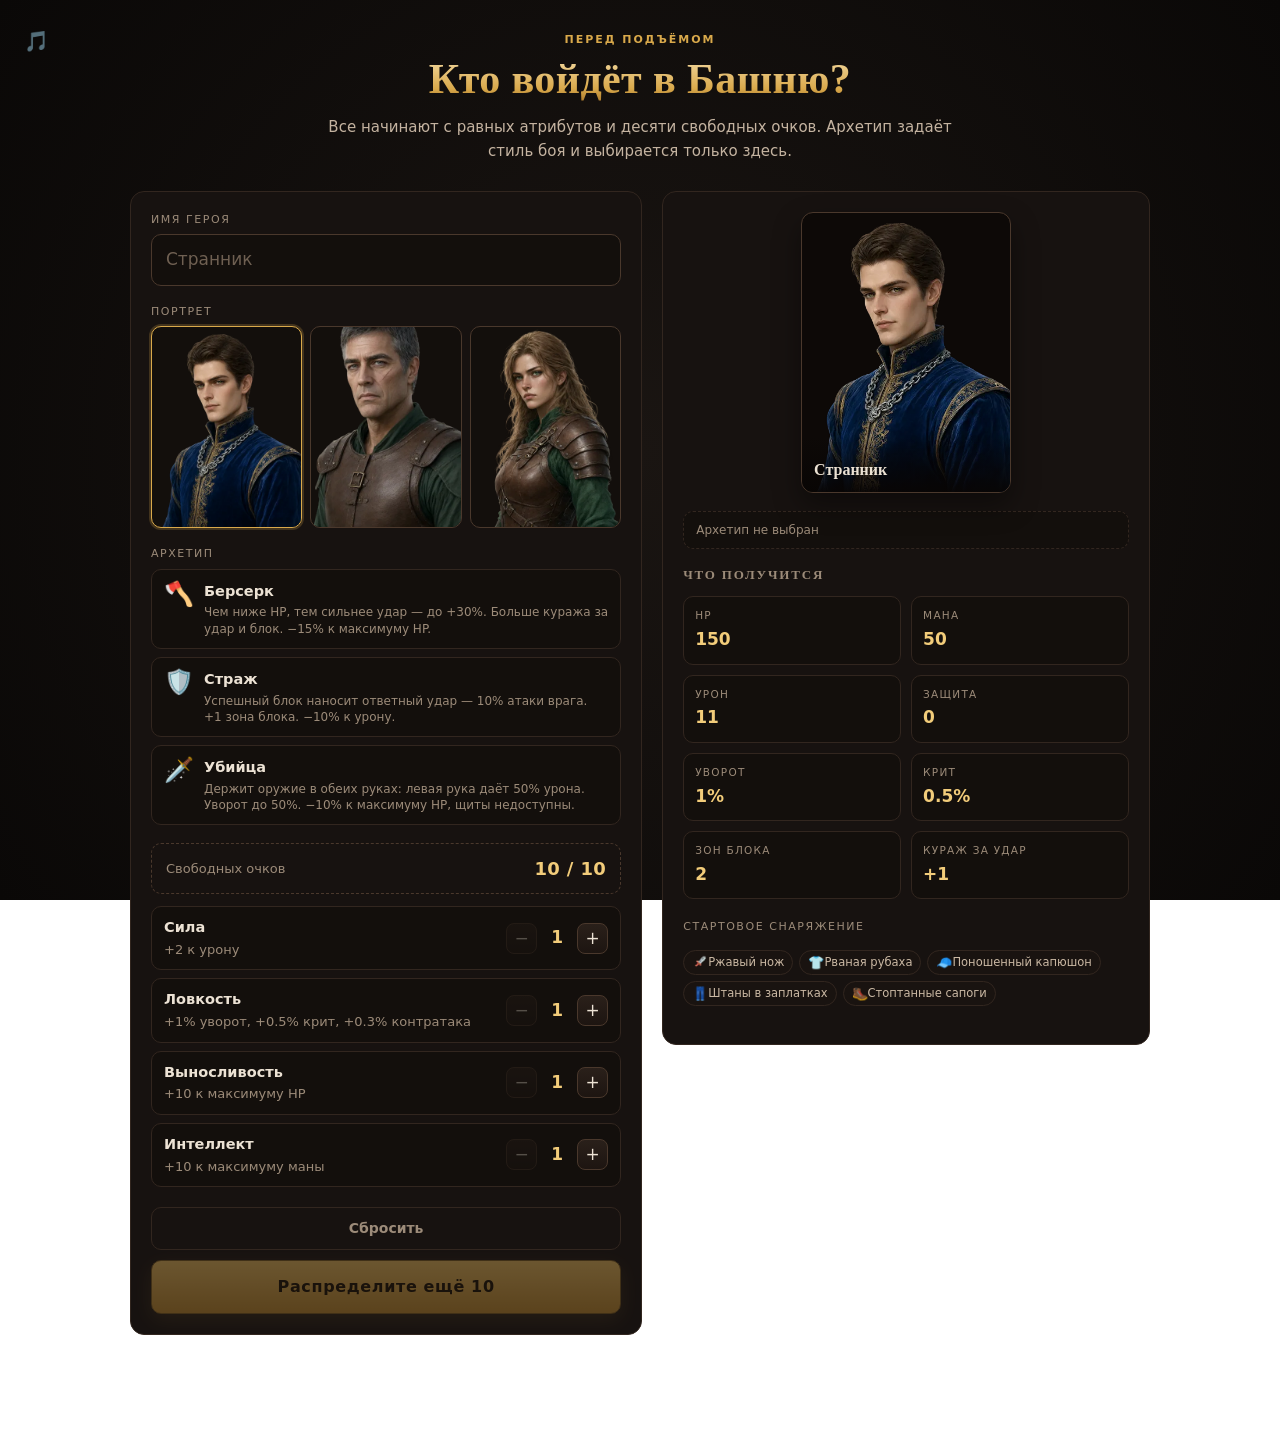
==== commit 67ae1e06: "альфа4" ====
--- a/index.html
+++ b/index.html
@@ -1,6 +1,7 @@
 <!DOCTYPE html>
 <html lang="ru">
 <head>
+  <link rel="icon" href="data:,">
   <meta charset="utf-8">
   <meta name="viewport" content="width=device-width, initial-scale=1">
   <title>Йорстед — Башня</title>
--- a/css/style.css
+++ b/css/style.css
@@ -1084,9 +1084,7 @@
   left: 0;
   width: 100vw;
   height: 100vh;
-  background-image: 
-    linear-gradient(rgba(10, 8, 7, 0.6), rgba(10, 8, 7, 0.6)),
-    ="assets/backgrounds/create-bg.webp');
+  background-image: url('assets/backgrounds/create-bg2.webp'); /* Убрали градиент, оставили только картинку */
   background-size: cover;
   background-position: center;
   background-repeat: no-repeat;
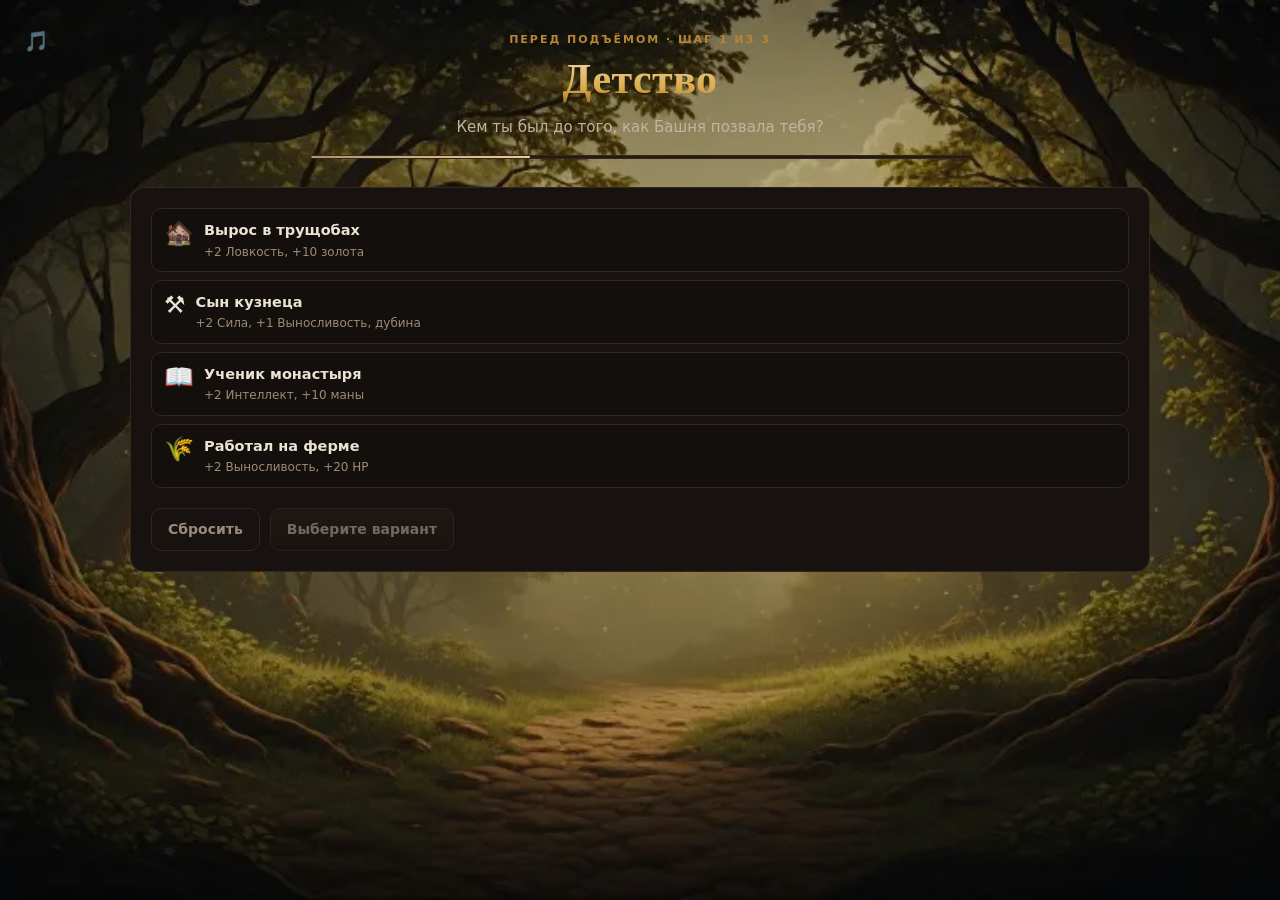
==== commit 3d274986: "step1: extract actions layer, explicit weapon/stats deps" ====
--- a/index.html
+++ b/index.html
@@ -12,21 +12,6 @@
     <button id="music-toggle" type="button" title="Включить/Выключить музыку">🎵</button>
     <input type="range" id="music-volume" min="0" max="1" step="0.01" value="0.3" title="Громкость музыки" style="writing-mode: vertical-lr; direction: rtl;">
   </div>
-   <script>
-    // Включаем музыку при первом клике в любом месте
-    document.addEventListener('pointerdown', function startMusic() {
-      const audio = document.getElementById('bg-music');
-      const isOn = localStorage.getItem("tower_music_on") !== "false";
-      
-      if (audio && isOn) {
-        const savedVol = localStorage.getItem("tower_music_volume");
-        // Проверяем именно на null, чтобы 0 сохранялся как 0
-        audio.volume = savedVol !== null ? parseFloat(savedVol) : 0.3;
-        audio.play().catch(function() {});
-      }
-      document.removeEventListener('pointerdown', startMusic);
-    });
-  </script>
   <audio id="bg-music" loop preload="auto">
     <source src="assets/music/theme-v1.mp3" type="audio/mpeg">
   </audio>
@@ -37,9 +22,11 @@
 
   <!-- Порядок важен: каждый файл опирается на предыдущий. -->
   <script src="js/data.js"></script>
+  <script src="js/events.js"></script>
   <script src="js/state.js"></script>
   <script src="js/combat.js"></script>
   <script src="js/ui.js"></script>
+  <script src="js/actions.js"></script>
   <script src="js/main.js"></script>
 </body>
 </html>
--- a/css/style.css
+++ b/css/style.css
@@ -7,8 +7,8 @@
   --line2: #4a382c;
   --text: #ece2d4;
   --dim: #9c8b79;
-  --gold: #d9a94b;
-  --gold2: #f2cc7a;
+  --gold: #b88635; 
+  --gold2: #dfb86c; 
   --blood: #c2483c;
   --blue: #5f92cc;
   --green: #6aa877;
@@ -21,8 +21,7 @@
 }
 
 html {
-  background: radial-gradient(circle at center, #1a1512, #0a0807) no-repeat center center fixed;
-  background-size: cover;
+  background: #0a0807; /* Просто темный цвет */
 }
 
 html, body {
@@ -371,6 +370,23 @@
 .topnav.locked { opacity: 0.35; pointer-events: none; }
 .topbar[hidden] { display: none; }
 
+/* Иконки-кнопки топбара (Журнал / Бестиарий / Герой / Йорстед) */
+.nav-btn.icon-btn {
+  padding: 0;
+  width: 40px;
+  height: 38px;
+  display: inline-flex;
+  align-items: center;
+  justify-content: center;
+  font-size: 17px;
+  line-height: 1;
+}
+.nav-btn.icon-btn.ok {
+  border-color: #3c573f;
+  background: #142016;
+  box-shadow: 0 0 10px rgba(76, 175, 80, 0.35);
+}
+
 kbd {
   display: inline-block;
   padding: 1px 5px;
@@ -384,7 +400,12 @@
 }
 
 .btn kbd { margin-left: 5px; opacity: 0.6; }
-.btn.primary kbd { border-color: rgba(0, 0, 0, 0.3); background: rgba(0, 0, 0, 0.1); color: #2a1c08; opacity: 0.7; }
+.btn.primary {
+  border-color: #5c431b; /* Темная рамка */
+  background: linear-gradient(180deg, #c99e4f, #9b6c25); /* Приглушенный градиент */
+  color: #1a1105;
+  box-shadow: 0 6px 20px rgba(0, 0, 0, 0.3); /* Убрали золотое свечение, добавили тень */
+}
 
 /* ── Кнопки ─────────────────────────────────────────────── */
 
@@ -410,13 +431,18 @@
 .btn:disabled { opacity: 0.42; cursor: not-allowed; }
 
 .btn.primary {
-  border-color: #7a5a22;
-  background: linear-gradient(180deg, #e0b45c, #b9862f);
-  color: #1c1206;
-  box-shadow: 0 6px 20px rgba(217, 169, 75, 0.18);
-}
-
-.btn.primary:hover:not(:disabled) { background: linear-gradient(180deg, #f0c674, #c8933a); }
+  border: 1px solid #3d2a15 !important; /* Темная, почти черная рамка */
+  background: linear-gradient(180deg, #6b4c1f, #3a290e) !important; /* Глубокий темно-коричневый градиент */
+  color: #d1b78b !important; /* Светло-золотой текст для контраста */
+  box-shadow: inset 0 1px 0 rgba(255, 255, 255, 0.1), 0 4px 10px rgba(0, 0, 0, 0.5) !important;
+  text-shadow: 0 1px 2px rgba(0, 0, 0, 0.8);
+}
+
+.btn.primary:hover:not(:disabled) { 
+  background: linear-gradient(180deg, #846024, #4d370f) !important; /* Чуть светлее при наведении */
+  border-color: #5c431b !important;
+  color: #f0d5a8 !important;
+}
 .btn.ghost { background: transparent; border-color: var(--line); color: var(--dim); }
 .btn.ghost:hover:not(:disabled) { color: var(--text); }
 .btn.small { padding: 7px 12px; font-size: 12.5px; border-radius: 8px; }
@@ -558,6 +584,40 @@
   background: linear-gradient(180deg, #16110e, #110d0b);
 }
 
+/* ── Временные дебаффы в топбаре ── */
+.debuff-strip {
+  grid-column: 1 / -1;
+  display: flex;
+  flex-wrap: wrap;
+  gap: 8px;
+  padding-top: 10px;
+  border-top: 1px dashed var(--line2);
+}
+.debuff-pill {
+  display: inline-flex;
+  align-items: center;
+  gap: 6px;
+  padding: 4px 10px;
+  border: 1px solid var(--blood);
+  border-radius: 999px;
+  background: rgba(194, 72, 60, 0.12);
+  color: #f0b0a6;
+  font-size: 12px;
+  font-weight: 600;
+  white-space: nowrap;
+}
+
+/* Заглушка-картинка события */
+.event-image {
+  display: grid;
+  place-items: center;
+  height: 120px;
+  border-radius: 10px;
+  background: linear-gradient(135deg, #2a1c12, #17100d);
+  border: 1px solid var(--line2);
+  font-size: 56px;
+}
+
 .status-item {
   display: flex;
   flex-direction: column;
@@ -633,7 +693,7 @@
   object-fit: cover;
   flex-shrink: 0;
   border: 2px solid rgba(245, 158, 11, 0.4);
-  background: #1e1b2e;
+  background: #171210;
 }
 
 .companion-card.active .companion-portrait { border-color: #f59e0b; box-shadow: 0 0 0 2px rgba(245, 158, 11, 0.3); }
@@ -744,7 +804,9 @@
   transition: border-color 0.15s, transform 0.15s, box-shadow 0.15s;
 }
 
-.portrait-option img { display: block; width: 100%; height: 100%; object-fit: cover; }
+.portrait-option img { display: block; width: 100%; height: 100%; object-fit: cover; object-position: 50% 20%; /* Смещает фокус чуть выше, чтобы показать голову */
+  transform: scale(1.15); /* Приближает картинку на 15%, обрезая края */
+  transform-origin: top center; }
 .portrait-option:hover { border-color: var(--gold2); transform: translateY(-1px); }
 .portrait-option.selected { border-color: var(--gold); box-shadow: 0 0 0 2px rgba(217, 169, 75, 0.22); }
 
@@ -815,9 +877,9 @@
 .shop-grid { display: grid; grid-template-columns: minmax(0, 1.55fr) minmax(0, 1fr); gap: 26px; align-items: start; }
 .shop-grid.single { grid-template-columns: minmax(0, 1.6fr) minmax(0, 1fr); }
 .shop-main, .shop-side { min-width: 0; }
-.shop-tabs { display: flex; gap: 8px; flex-wrap: wrap; margin-bottom: 20px; }
-
-.shop-tab { padding: 9px 16px; border: 1px solid var(--line); border-radius: 10px; background: var(--panel2); color: var(--dim); font-size: 13px; font-weight: 600; cursor: pointer; transition: border-color 0.15s, background 0.15s, color 0.15s; }
+.shop-tabs { display: flex; justify-content: center; gap: 12px; flex-wrap: wrap; margin-bottom: 20px; }
+
+.shop-tab { flex: 1; text-align: center; justify-content: center; min-width: 110px; padding: 9px 16px; border: 1px solid var(--line); border-radius: 10px; background: var(--panel2); color: var(--dim); font-size: 13px; font-weight: 600; cursor: pointer; transition: border-color 0.15s, background 0.15s, color 0.15s; }
 .shop-tab:hover { border-color: var(--line2); color: var(--text); }
 .shop-tab.active { border-color: var(--gold); background: #241a0e; color: var(--gold2); }
 
@@ -834,7 +896,7 @@
 .gear-card-foot .btn { flex: 0 0 auto; }
 
 .shop-side { padding: 18px; border: 1px solid var(--line); border-radius: var(--radius); background: var(--panel); }
-.shop-group { margin-bottom: 26px; }
+.shop-group { margin-bottom: 26px; padding: 16px 18px; border: 1px solid var(--line); border-radius: var(--radius); background: rgba(18, 13, 11, 0.85); }
 .group-title { margin-bottom: 12px; font-size: 13px; letter-spacing: 0.14em; text-transform: uppercase; color: var(--dim); }
 
 .item-card { display: grid; grid-template-columns: 52px minmax(0, 1fr) auto; gap: 14px; align-items: center; padding: 14px; margin-bottom: 10px; border: 1px solid var(--line); border-radius: 12px; background: linear-gradient(180deg, #191310, #14100d); }
@@ -927,7 +989,13 @@
 /* ── Башня ──────────────────────────────────────────────── */
 
 .floors { display: flex; flex-direction: column; gap: 18px; }
-.floor-card { padding: 20px; border: 1px solid var(--line); border-radius: 16px; background: linear-gradient(180deg, #18120f, #120d0b); }
+.floor-card { 
+  padding: 20px; 
+  border: 1px solid var(--line2); /* Сделали рамку чуть заметнее (line2) */
+  border-radius: 16px; 
+  background: transparent; /* Убрали сплошной фон */
+  backdrop-filter: blur(2px); /* Легкое размытие фона под карточкой (по желанию) */
+}
 .floor-card.locked { opacity: 0.55; border-style: dashed; }
 .floor-card.cleared { border-color: #3c4a35; }
 .floor-head { display: flex; align-items: center; gap: 14px; margin-bottom: 16px; }
@@ -949,10 +1017,10 @@
 
 /* ── Бой ────────────────────────────────────────────────── */
 
-.battle-top { margin-bottom: 16px; }
+.battle-top { margin-bottom: 16px; flex: 0 0 auto !important; }
 .battle-top h1 { font-size: 28px; margin-top: 2px; }
 .fighters { display: grid; grid-template-columns: minmax(0, 1fr) 56px minmax(0, 1fr); gap: 14px; align-items: stretch; margin-bottom: 18px; }
-.fighter { display: flex; gap: 14px; padding: 16px; border: 1px solid var(--line); border-radius: 14px; background: linear-gradient(180deg, #191310, #130e0b); }
+.fighter { display: flex; gap: 14px; padding: 10px !important; border: 1px solid var(--line); border-radius: 14px; background: linear-gradient(180deg, #191310, #130e0b); }
 .hero-fighter { border-color: #3c4a35; }
 .enemy-fighter { border-color: #4d3226; }
 .enemy-fighter.dead { opacity: 0.5; filter: grayscale(0.7); }
@@ -970,18 +1038,110 @@
 .fighter-sub { margin-top: 8px; font-size: 11.5px; color: #8f7a61; }
 .vs { display: grid; place-items: center; font-family: Georgia, serif; font-size: 15px; letter-spacing: 0.1em; color: #6a5540; }
 
-.controls { display: grid; grid-template-columns: minmax(0, 1.2fr) minmax(0, 1.2fr) minmax(230px, 0.8fr); gap: 16px; margin-bottom: 18px; padding: 18px; border: 1px solid var(--line); border-radius: 14px; background: var(--panel); }
+.controls { 
+  display: grid; 
+  grid-template-columns: minmax(0, 1.4fr) minmax(180px, 0.6fr) minmax(0, 1.4fr); 
+  gap: 24px; 
+  padding: 24px; 
+  border: 1px solid var(--line2); 
+  border-radius: 16px; 
+  background: rgba(18, 13, 11, 0.95); 
+  box-shadow: 0 10px 30px rgba(0,0,0,0.4);
+  margin-bottom: 18px;
+}
 .control-head { display: flex; justify-content: space-between; align-items: baseline; gap: 8px; margin-bottom: 9px; }
 .control-head h3 { font-size: 13px; letter-spacing: 0.12em; text-transform: uppercase; color: var(--dim); font-family: "Segoe UI", sans-serif; }
-.zones { display: grid; grid-template-columns: repeat(5, 1fr); gap: 6px; }
+.zones {
+  width: 100% !important;
+  flex: 1 !important;
+  height: auto !important;
+  min-height: 44px !important;
+  max-height: none !important;
+  display: flex !important;
+  align-items: stretch !important;
+  gap: 6px !important;
+}
 .zone { padding: 10px 4px; border: 1px solid var(--line); border-radius: 9px; background: #130f0c; color: #b6a592; font-size: 12px; cursor: pointer; transition: border-color 0.12s, background 0.12s, color 0.12s; }
 .zone:hover { border-color: var(--line2); color: var(--text); }
 .zone.attack.selected { border-color: var(--blood); background: linear-gradient(180deg, #4a1c17, #2a110e); color: #f0b0a6; box-shadow: 0 0 0 1px rgba(194, 72, 60, 0.35); }
 .zone.block.selected { border-color: var(--blue); background: linear-gradient(180deg, #1c324d, #101d2c); color: #b6d2ef; box-shadow: 0 0 0 1px rgba(95, 146, 204, 0.35); }
+.zone:disabled { opacity: 0.35; cursor: default; }
+.zone:disabled:hover { border-color: var(--line); color: #b6a592; }
+
 .battle-actions { display: flex; flex-direction: column; gap: 10px; }
 .potion-row { display: flex; align-items: center; gap: 6px; flex-wrap: wrap; }
 
-.battle-log { height: 210px; overflow-y: auto; padding: 14px 16px; border: 1px solid var(--line); border-radius: 12px; background: #0e0a08; font-size: 13.5px; scrollbar-width: thin; scrollbar-color: #3d2c21 #0e0a08; }
+.npc-dialogue-bar {
+  display: flex;
+  align-items: flex-start;
+  gap: 18px;
+  background: rgba(18, 13, 11, 0.85);
+  border: 1px solid var(--line);
+  border-radius: 12px; 
+  padding: 16px 20px; 
+  margin-bottom: 18px;
+}
+.npc-dialogue-bar .npc-portrait {
+  width: 120px; 
+  height: 120px; 
+  flex-shrink: 0;
+  object-fit: cover; 
+  border-radius: 12px;
+  border: 2px solid var(--gold); 
+  background-color: #171210; /
+}
+.npc-dialogue-text { flex: 1; min-width: 0; }
+.npc-dialogue-text .npc-name {
+  margin: 0 0 6px 0; font-size: 1.05rem; font-weight: 700;
+  text-transform: uppercase; letter-spacing: 0.05em; color: var(--gold);
+}
+.npc-dialogue-text .npc-dialogue {
+  margin: 0; font-style: italic; color: #e2e8f0; font-size: 1rem; line-height: 1.55;
+}
+.npc-dialogue-actions { display: flex; flex-direction: column; gap: 8px; flex-shrink: 0; }
+@media (max-width: 680px) {
+  .npc-dialogue-bar { flex-direction: column; text-align: center; padding: 14px; }
+  .npc-dialogue-bar .npc-portrait { width: 80px; height: 80px; }
+  .npc-dialogue-actions { flex-direction: column; width: 100%; }
+  .npc-dialogue-actions .shop-tab { width: 100%; }
+}
+
+/* Панель продажи: чекбоксы */
+.sell-grid { display: flex; flex-direction: column; gap: 6px; margin-bottom: 12px; }
+.sell-row {
+  display: flex; align-items: center; gap: 12px;
+  padding: 9px 12px; border-radius: 10px;
+  border: 1px solid var(--line); background: rgba(18, 13, 11, 0.85);
+  cursor: pointer; transition: border-color 0.15s, background 0.15s;
+}
+.sell-row:hover { background: rgba(255, 255, 255, 0.06); }
+.sell-row.picked { border-color: var(--gold); background: rgba(245, 158, 11, 0.08); }
+.sell-row input[type="checkbox"] { flex-shrink: 0; pointer-events: none; } /* клик ловит вся строка, иначе label дублирует событие и переключает дважды */
+.sell-row .sell-icon { flex-shrink: 0; }
+.sell-row .sell-name { flex: 1; min-width: 0; }
+.sell-row .hint { opacity: 0.6; font-size: 0.85em; font-style: normal; }
+
+.battle-log { max-height: 280px !important; min-height: 220px !important; margin-bottom: 10px !important; flex: 1 !important; overflow-y: auto; padding: 14px 16px; border: 1px solid var(--line); border-radius: 12px; background: #0e0a08; font-size: 13.5px; scrollbar-width: thin; scrollbar-color: #3d2c21 #0e0a08; }
+
+.battle-middle {
+  flex: 0 0 auto !important;
+}
+
+.battle-screen {
+  position: relative;
+  z-index: 1;
+  display: flex !important;
+  flex-direction: column !important;
+  gap: 10px !important;
+  min-height: 100vh !important; /* Разрешаем растягиваться */
+  padding: 10px 16px 20px !important;
+  box-sizing: border-box !important;
+  overflow-y: auto !important; /* Включаем скролл, если не влезает */
+}
+
+.battle-bottom {
+  flex: 0 0 auto !important;
+}
 .log-line { padding: 3px 0; color: #b6a592; border-bottom: 1px solid rgba(255, 255, 255, 0.03); }
 .log-line.hit { color: #e8d4b8; }
 .log-line.crit { color: var(--gold2); font-weight: 600; }
@@ -1028,10 +1188,10 @@
 .inv-durability { position: absolute; right: 5px; bottom: 4px; font-size: 10px; line-height: 1; color: var(--dim); }
 .inv-durability.broken { color: #e0605c; }
 
-.inv-slot.rarity-uncommon, .doll-item.rarity-uncommon, .gear-card.rarity-uncommon, .resource-row.rarity-uncommon { border-color: #4caf50; }
-.inv-slot.rarity-rare, .doll-item.rarity-rare, .gear-card.rarity-rare, .resource-row.rarity-rare { border-color: #2196f3; }
-.inv-slot.rarity-epic, .doll-item.rarity-epic, .gear-card.rarity-epic, .resource-row.rarity-epic { border-color: #9c27b0; }
-.inv-slot.rarity-legendary, .doll-item.rarity-legendary, .gear-card.rarity-legendary, .resource-row.rarity-legendary { border-color: #ff9800; }
+.inv-slot.rarity-uncommon, .doll-item.rarity-uncommon, .gear-card.rarity-uncommon, .resource-row.rarity-uncommon, .doll-slot.rarity-uncommon { border-color: #4caf50; }
+.inv-slot.rarity-rare, .doll-item.rarity-rare, .gear-card.rarity-rare, .resource-row.rarity-rare, .doll-slot.rarity-rare { border-color: #2196f3; }
+.inv-slot.rarity-epic, .doll-item.rarity-epic, .gear-card.rarity-epic, .resource-row.rarity-epic, .doll-slot.rarity-epic { border-color: #9c27b0; }
+.inv-slot.rarity-legendary, .doll-item.rarity-legendary, .gear-card.rarity-legendary, .resource-row.rarity-legendary, .doll-slot.rarity-legendary { border-color: #ff9800; }
 
 .chip.affix { border-color: rgba(242, 204, 122, 0.5); color: var(--gold2); }
 .chip.unique { border-color: #ff9800; color: #ff9800; }
@@ -1065,13 +1225,12 @@
 .quest-count { font-size: 0.85rem; color: var(--dim); white-space: nowrap; }
 .quest-foot { display: flex; align-items: center; justify-content: space-between; gap: 12px; margin-top: auto; }
 .mob-actions { display: flex; gap: 8px; flex-wrap: wrap; align-items: center; }
-.farm-banner { border-color: #f59e0b; color: #fde68a; display: flex; align-items: center; gap: 12px; justify-content: space-between; flex-wrap: wrap; }
 .repair-all { display: flex; align-items: center; justify-content: flex-end; gap: 14px; margin-top: 14px; padding-top: 14px; border-top: 1px solid var(--line); }
 
 /* ── Приветствие NPC в магазинах ────────────────────────── */
 
 .npc-greeting { display: flex; flex-direction: row; align-items: center; gap: 1.5rem; background: rgba(255, 255, 255, 0.05); border-radius: 12px; padding: 1.5rem; margin-bottom: 2rem; border: 1px solid rgba(255, 255, 255, 0.1); }
-.npc-portrait { width: 150px !important; height: 150px !important; object-fit: cover; border-radius: 8px; border: 2px solid #8b5cf6; flex-shrink: 0; background-color: #1e1b2e; }
+.npc-portrait { width: 150px !important; height: 150px !important; object-fit: cover; border-radius: 8px; border: 2px solid #171210; flex-shrink: 0; background-color: #171210; }
 .npc-text { display: flex; flex-direction: column; justify-content: center; flex: 1; }
 .npc-name { font-weight: bold; color: #a78bfa; margin: 0 0 0.5rem 0; font-size: 1.1rem; text-transform: uppercase; letter-spacing: 0.05em; }
 .npc-dialogue { margin: 0; line-height: 1.6; font-style: italic; color: #e2e8f0; font-size: 1.05rem; }
@@ -1084,14 +1243,15 @@
   left: 0;
   width: 100vw;
   height: 100vh;
-  background-image: url('assets/backgrounds/create-bg2.webp'); /* Убрали градиент, оставили только картинку */
-  background-size: cover;
-  background-position: center;
-  background-repeat: no-repeat;
-  z-index: -1;
+  background-image: 
+    linear-gradient(rgba(10, 8, 7, 0.3), rgba(10, 8, 7, 0.3)),
+    url('/assets/backgrounds/create-bg.webp') !important; /* Убрали ../ */
+  background-size: cover !important;
+  background-position: center !important;
+  background-repeat: no-repeat !important;
+  z-index: -1; 
   pointer-events: none;
 }
-
 .screen-bg {
   position: fixed;
   top: 0;
@@ -1110,7 +1270,7 @@
   content: "";
   position: absolute;
   inset: 0;
-  background: rgba(10, 8, 7, 0.7);
+  background: rgba(10, 8, 7, 0.5);
 }
 
 /* ── Виджет музыки ──────────────────────────────────────── */
@@ -1210,7 +1370,184 @@
     margin-left: 0;
   }
 }
-
+.hero-bg {
+  position: fixed;
+  top: 0;
+  left: 0;
+  width: 100vw;
+  height: 100vh;
+  background-image: 
+    linear-gradient(rgba(10, 8, 7, 0.3), rgba(10, 8, 7, 0.3)),
+    url('/assets/backgrounds/hero-screen.webp') !important; /* Убрали ../ */
+  background-size: cover !important;
+  background-position: center !important;
+  background-repeat: no-repeat !important;
+  z-index: -1; 
+  pointer-events: none;
+}
+.event-pill {
+  position: relative;
+  cursor: help;
+}
+
+/* Само окошко (по умолчанию скрыто) */
+.event-pill::after {
+  content: attr(data-tip);
+  position: absolute;
+  top: 100%;
+  left: 50%;
+  transform: translateX(-50%) translateY(10px);
+  background: rgba(18, 13, 11, 0.95);
+  border: 1px solid var(--gold);
+  color: var(--gold2);
+  padding: 8px 12px;
+  border-radius: 8px;
+  font-size: 12px;
+  white-space: normal;
+  width: max-content;
+  max-width: 250px;
+  text-align: center;
+  line-height: 1.4;
+  z-index: 100;
+  opacity: 0;
+  visibility: hidden;
+  pointer-events: none;
+  transition: all 0.2s ease;
+  box-shadow: 0 4px 12px rgba(0, 0, 0, 0.6);
+}
+
+/* Стрелочка вверх у окошка */
+.event-pill::before {
+  content: "";
+  position: absolute;
+  top: 100%;
+  left: 50%;
+  transform: translateX(-50%) translateY(5px);
+  border: 6px solid transparent;
+  border-bottom-color: var(--gold);
+  z-index: 101;
+  opacity: 0;
+  visibility: hidden;
+  transition: all 0.2s ease;
+}
+
+/* Показываем при наведении */
+.event-pill:hover::after {
+  opacity: 1;
+  visibility: visible;
+  transform: translateX(-50%) translateY(6px);
+}
+
+.event-pill:hover::before {
+  opacity: 1;
+  visibility: visible;
+  transform: translateX(-50%) translateY(-1px);
+}
+.enemy-status {
+  display: flex;
+  flex-wrap: wrap;
+  gap: 6px;
+  margin-bottom: 8px;
+}
+.bar span {
+  box-shadow: inset 0 0 8px rgba(255, 255, 255, 0.4), 0 0 5px rgba(0, 0, 0, 0.6);
+  transition: width 0.3s ease, background 0.3s ease;
+}
+
+.bar.hp span { 
+  background: linear-gradient(90deg, #8a1c14, #e03a2e); 
+}
+.bar.mana span { 
+  background: linear-gradient(90deg, #1e3a63, #4a8cf7); 
+}
+
+/* Пульсация полоски врага, если у него мало HP (меньше 30%) */
+.enemy-fighter .bar.hp.enemy span {
+  animation: lowHpPulse 1.5s infinite;
+}
+
+@keyframes lowHpPulse {
+  0% { filter: brightness(1); }
+  50% { filter: brightness(1.5); }
+  100% { filter: brightness(1); }
+}
+
+/* ── 3. Анимация карточек локаций (Башня) ────────────────── */
+.floor-card {
+  transition: transform 0.2s ease, border-color 0.2s ease, box-shadow 0.2s ease;
+}
+
+.floor-card:hover:not(.locked) {
+  transform: scale(1.01) translateY(-2px);
+  border-color: var(--gold) !important;
+  box-shadow: 0 10px 30px rgba(0, 0, 0, 0.5), 0 0 15px rgba(217, 169, 75, 0.2) !important;
+}
+
+/* ── 4. Красивые чипы характеристик (Мобы) ───────────────── */
+.mob-stats-container {
+  display: flex;
+  gap: 8px;
+  margin-top: 10px;
+}
+
+.mob-stat-chip {
+  display: inline-flex;
+  align-items: center;
+  gap: 4px;
+  padding: 4px 10px;
+  border-radius: 6px;
+  font-size: 12px;
+  font-weight: 600;
+  background: rgba(0,0,0,0.4);
+  border: 1px solid;
+}
+
+.mob-stat-chip.hp { color: #ff7b72; border-color: rgba(255, 123, 114, 0.3); }
+.mob-stat-chip.atk { color: #f2cc60; border-color: rgba(242, 204, 96, 0.3); }
+.mob-stat-chip.def { color: #79c0ff; border-color: rgba(121, 192, 255, 0.3); }
+
+/* ── 5. Эпичный заголовок боя ────────────────────────────── */
+.battle-title-wrap {
+  display: flex;
+  flex-direction: column;
+  align-items: flex-start;
+  margin-bottom: 20px;
+  padding-bottom: 15px;
+  border-bottom: 1px solid rgba(255, 255, 255, 0.05);
+}
+
+.battle-title-wrap h1 {
+  font-size: 32px;
+  margin: 5px 0 0 0;
+  letter-spacing: 0.02em;
+}
+
+.battle-title-wrap.boss h1 {
+  color: #ff6b6b;
+  text-shadow: 0 0 15px rgba(255, 107, 107, 0.4);
+  animation: bossGlow 2s infinite alternate;
+}
+
+@keyframes bossGlow {
+  from { text-shadow: 0 0 10px rgba(255, 107, 107, 0.2); }
+  to { text-shadow: 0 0 25px rgba(255, 107, 107, 0.6); }
+}
+.fighters {
+  margin-top: 10px;
+}
+.mob-stat-chip {
+  transition: all 0.3s ease;
+}
+
+.mob-stat-chip.hp { 
+  text-shadow: 0 0 8px rgba(255, 123, 114, 0.6); 
+}
+.mob-stat-chip.atk { 
+  text-shadow: 0 0 8px rgba(242, 204, 96, 0.6); 
+}
+.mob-stat-chip.def { 
+  text-shadow: 0 0 8px rgba(121, 192, 255, 0.6); 
+}
 /* ── Медиа-запросы (адаптив) ────────────────────────────── */
 
 @media (max-width: 980px) {
@@ -1271,4 +1608,801 @@
   .mob-row, .boss-row { grid-template-columns: 40px minmax(0, 1fr); }
   .mob-row .btn, .boss-row .btn { grid-column: 1 / -1; }
   .npc-greeting { flex-direction: column; align-items: center; text-align: center; }
+}
+.quest-card-wide {
+  display: flex;
+  flex-direction: row;
+  align-items: center;
+  gap: 16px;
+  padding: 10px 16px;
+}
+
+.quest-icon-wrap {
+  flex: 0 0 auto;
+  display: flex;
+  align-items: center;
+  justify-content: center;
+}
+
+.quest-body {
+  flex: 1;
+  display: flex;
+  flex-direction: row; /* Изменено: выстраиваем название и прогресс в ряд */
+  align-items: center;
+  gap: 20px;
+  min-width: 0;
+}
+
+/* Левая часть с текстом (название и NPC) */
+.quest-info {
+  flex: 1;
+  display: flex;
+  flex-direction: column;
+  justify-content: center;
+  min-width: 0;
+}
+
+.quest-info .quest-title {
+  display: flex;
+  align-items: baseline;
+  gap: 8px;
+  white-space: nowrap; /* Запрещаем перенос строк */
+  overflow: hidden;
+  text-overflow: ellipsis;
+}
+
+.quest-info .quest-title h3 {
+  margin: 0;
+  font-size: 15px;
+  white-space: nowrap;
+  overflow: hidden;
+  text-overflow: ellipsis;
+}
+
+.quest-info .quest-title .hint {
+  margin: 0;
+  font-size: 12px;
+}
+
+/* Правая часть с прогресс-баром */
+.quest-progress-wrap {
+  flex: 0 0 120px; /* Фиксированная ширина для бара, чтобы он не прыгал */
+  display: flex;
+  flex-direction: column;
+  gap: 4px;
+}
+
+.quest-progress-wrap .bar {
+  height: 6px;
+  width: 100%;
+}
+
+.quest-progress-wrap .quest-count {
+  font-size: 11px;
+  text-align: right;
+  color: var(--dim);
+}
+
+.quest-side {
+  flex: 0 0 auto;
+  display: flex;
+  flex-direction: column;
+  align-items: flex-end;
+  gap: 6px;
+  min-width: 140px; /
+}
+
+.quest-side .price {
+  font-size: 13px;
+  font-weight: 600;
+  white-space: nowrap;
+}
+
+.quest-side .badge {
+  font-size: 10px;
+  padding: 4px 8px;
+  text-align: center;
+  white-space: nowrap;
+  overflow: hidden;
+  text-overflow: ellipsis;
+  max-width: 130px;
+}
+.quest-modal {
+  width: 850px !important;       
+  max-width: 95vw !important;    
+  max-height: 85vh !important;   
+  overflow-y: auto !important;   
+  overflow-x: hidden !important; 
+  padding: 20px !important;
+}
+
+
+@media (max-width: 900px) {
+  .quest-modal {
+    width: 95vw !important;
+  }
+}
+.pill.ok {
+  border-color: #3c573f;
+  background: #142016;
+  color: #a9d3b1;
+}
+
+/* ── Бестиарий ── */
+.bestiary-grid { display: grid; grid-template-columns: repeat(auto-fill, minmax(160px, 1fr)); gap: 10px; }
+.bestiary-card {
+  display: flex; flex-direction: column; align-items: center; gap: 8px;
+  padding: 12px 10px; text-align: center;
+  border: 1px solid var(--line); border-radius: 10px; background: rgba(0,0,0,0.25);
+}
+.bestiary-card.boss { border-color: rgba(255, 107, 107, 0.35); }
+.bestiary-card .bestiary-icon {
+  width: 56px; height: 56px; display: grid; place-items: center; overflow: hidden;
+  background: #1c1511; border: 1px solid var(--line); border-radius: 10px;
+}
+.bestiary-card .bestiary-name { font-size: 14px; color: var(--gold2); }
+.bestiary-card .bestiary-desc { margin: 0; font-size: 12px; color: var(--dim); line-height: 1.45; flex: 1; }
+.bestiary-card .bestiary-chips { display: flex; gap: 6px; flex-wrap: wrap; justify-content: center; }
+.bestiary-card .bestiary-chips .mob-stat-chip { font-size: 11px; padding: 3px 8px; }
+/* Неизвестные существа: тёмный силуэт */
+.bestiary-card.unknown .bestiary-icon img,
+.bestiary-card.unknown .bestiary-icon span { filter: brightness(0) opacity(0.55); }
+.bestiary-card.unknown .bestiary-name { color: var(--dim); }
+.pill.ok b {
+  color: #c8e8ce;
+}
+
+/* Фон боевого экрана */
+.battle-bg {
+  position: fixed;
+  top: 0;
+  left: 0;
+  width: 100vw;
+  height: 100vh;
+  background-size: cover;
+  background-position: center;
+  z-index: -1;
+  pointer-events: none;
+}
+
+/* ── Колонки боя: грациозная перестановка (Удар | Центр | Блок) ── */
+.control-group {
+  width: 100% !important;
+  max-width: none !important;
+  display: flex;
+  flex-direction: column;
+  gap: 10px;
+}
+.control-title {
+  font-size: 12px;
+  text-transform: uppercase;
+  letter-spacing: 0.15em;
+  color: var(--gold2);
+  margin: 0 0 4px 0;
+  font-weight: 700;
+}
+
+/* Кнопки зон */
+.zone {
+  padding: 12px 8px;
+  border: 1px solid var(--line2);
+  border-radius: 8px;
+  background: linear-gradient(180deg, #1f1814, #140f0c);
+  color: #b6a592;
+  font-size: 13px;
+  font-weight: 600;
+  cursor: pointer;
+  transition: all 0.2s ease;
+}
+.zone:hover {
+  border-color: var(--gold2);
+  box-shadow: 0 0 10px rgba(217, 169, 75, 0.2);
+  transform: translateY(-1px);
+  color: var(--text);
+}
+.zone.attack.selected { 
+  border-color: #c2483c; 
+  background: linear-gradient(180deg, #4a1c17, #2a110e); 
+  box-shadow: 0 0 15px rgba(194, 72, 60, 0.4); 
+  color: #f0b0a6; 
+}
+.zone.block.selected { 
+  border-color: #5f92cc; 
+  background: linear-gradient(180deg, #1c324d, #101d2c); 
+  box-shadow: 0 0 15px rgba(95, 146, 204, 0.4); 
+  color: #b6d2ef; 
+}
+
+/* Центральный блок */
+.battle-actions {
+  display: flex;
+  flex-direction: column;
+  align-items: center; /* Центрируем */
+  justify-content: center;
+  width: 100%;
+  gap: 12px;
+}
+.forecast-box {
+  text-align: center;
+  width: 100%;
+  padding: 8px;
+  background: rgba(0,0,0,0.3);
+  border: 1px solid var(--line);
+  border-radius: 8px;
+}
+.forecast-label {
+  font-size: 11px;
+  color: var(--dim);
+  text-transform: uppercase;
+  letter-spacing: 0.1em;
+}
+.forecast-value {
+  font-size: 26px;
+  color: var(--gold2);
+  display: block;
+  margin-top: 4px;
+  text-shadow: 0 0 10px rgba(217, 169, 75, 0.3);
+}
+.rage-box {
+  display: flex;
+  justify-content: space-between;
+  align-items: center;
+  background: var(--panel2);
+  padding: 8px 12px;
+  border-radius: 8px;
+  border: 1px solid var(--line);
+}
+.btn-exchange {
+  font-size: 20px;
+  height: 64px;
+  padding: 0;
+  margin-bottom: 4px;
+  box-shadow: 0 0 20px rgba(217, 169, 75, 0.15);
+}
+.btn-exchange:hover {
+  box-shadow: 0 0 30px rgba(217, 169, 75, 0.3);
+}
+
+/* Адаптив для мобилок */
+@media (max-width: 980px) {
+  .controls { grid-template-columns: 1fr; padding: 16px; gap: 16px; }
+  .battle-actions { order: -1; } /* Размен наверх на телефонах */
+}
+
+
+
+.bar.rage-bar {
+  height: 6px;
+  background: #2a1c15;
+  border: 1px solid #3d2a1f;
+  margin-top: 4px;
+}
+.bar.rage-bar span {
+  background: linear-gradient(90deg, #b88635, #f2cc60);
+  box-shadow: inset 0 0 8px rgba(242, 204, 96, 0.5);
+}
+
+.combat-deck {
+  display: grid;
+  align-items: stretch !important;
+  grid-template-columns: 1fr 1fr 1fr !important;
+  width: 100% !important;
+  gap: 15px;
+  background: rgba(18, 13, 11, 0.98);
+  padding: 12px 16px;
+  border-radius: 14px;
+  border: 1px solid var(--line2);
+  box-shadow: 0 -10px 30px rgba(0,0,0,0.5);
+}
+
+.deck-col {
+  display: grid !important;
+  grid-template-rows: auto minmax(44px, 1fr) minmax(44px, 1fr) auto !important; /* Заголовок, Зоны, Стили, Табы */
+  gap: 8px !important;
+  align-items: stretch !important;
+  width: 100% !important;
+  flex: 1 !important;
+  height: 100% !important;
+}
+
+.deck-title {
+  font-size: 11px;
+  text-transform: uppercase;
+  letter-spacing: 0.1em;
+  color: var(--gold2);
+  font-weight: bold;
+}
+
+.deck-style-row {
+  width: 100% !important;
+  flex: 1 !important;
+  height: auto !important;
+  min-height: 44px !important;
+  max-height: none !important;
+  display: flex !important;
+  align-items: stretch !important;
+  gap: 6px !important;
+  margin-top: 0;
+}
+
+.deck-tip {
+  font-size: 11px;
+  color: var(--dim);
+  font-style: italic;
+  min-height: 16px;
+}
+
+.deck-tabs {
+  width: 100% !important;
+  flex: 1 !important;
+  height: auto !important;
+  min-height: 44px !important;
+  max-height: none !important;
+  display: flex !important;
+  align-items: stretch !important;
+  gap: 6px !important;
+  margin-top: 0;
+}
+
+.deck-tab {
+  width: 100% !important;
+  flex: 1 !important;
+  height: auto !important;
+  min-height: 44px !important;
+  max-height: none !important;
+  display: flex !important;
+  align-items: center !important;
+  justify-content: center !important;
+  border-radius: 8px !important;
+  box-sizing: border-box !important;
+  margin: 0 !important;
+  padding: 6px;
+  background: #130f0c;
+  border: 1px solid var(--line);
+  color: var(--dim);
+  font-size: 11px;
+  cursor: pointer;
+  transition: 0.2s;
+}
+
+.deck-tab.active {
+  border-color: var(--gold);
+  color: var(--gold2);
+  background: #241a0e;
+}
+
+.deck-panel {
+  height: auto !important;
+  min-height: 44px !important;
+  display: flex !important;
+  gap: 6px !important;
+}
+
+.deck-forecast {
+  width: 100% !important;
+  flex: 1 !important;
+  height: auto !important;
+  min-height: 44px !important;
+  max-height: none !important;
+  text-align: center;
+  font-size: 24px;
+  color: var(--gold2);
+  padding: 10px;
+  background: rgba(0,0,0,0.3);
+  border: 1px solid var(--line);
+  border-radius: 8px;
+}
+
+.deck-btn {
+  width: 100% !important;
+  flex: 1 !important;
+  height: auto !important;
+  min-height: 48px !important;
+  max-height: none !important;
+  font-size: 16px;
+}
+
+/* «Сбежать» — отдельная секция под боевой панелью, на всю ширину, фиксированная высота */
+.battle [data-act="flee"] {
+  display: flex !important;
+  align-items: center !important;
+  justify-content: center !important;
+  width: 100% !important;
+  flex: 0 0 auto !important;
+  height: 44px !important;
+  min-height: 44px !important;
+  max-height: 44px !important;
+  margin: 0 !important;
+  border-radius: 8px !important;
+  box-sizing: border-box !important;
+}
+
+@media (max-width: 768px) {
+  .combat-deck { grid-template-columns: 1fr; padding: 10px; gap: 10px; }
+  .battle-log { max-height: 150px; }
+}
+
+/* Быстрые зелья */
+.quick-potions { display: flex; gap: 6px; margin-top: 8px; flex-wrap: wrap; }
+.quick-potion-btn { font-size: 11px; padding: 4px 8px; border-color: #6a3b2a; background: #201511; }
+
+/* Умная кнопка */
+.warn-pulse { animation: warnPulse 1.5s infinite; border-color: #c2483c !important; }
+@keyframes warnPulse { 0% { box-shadow: 0 0 0 0 rgba(194, 72, 60, 0.7); } 70% { box-shadow: 0 0 0 10px rgba(194, 72, 60, 0); } 100% { box-shadow: 0 0 0 0 rgba(194, 72, 60, 0); } }
+
+/* Всплывающий урон */
+.dmg-overlay { position: fixed; top: 0; left: 0; width: 100vw; height: 100vh; pointer-events: none; z-index: 50; display: flex; justify-content: center; align-items: center; }
+.dmg-popup { position: absolute; font-family: Georgia, serif; font-weight: bold; font-size: 32px; opacity: 0; animation: floatUp 1s ease-out forwards; }
+.dmg-player { color: #ff6b6b; text-shadow: 0 0 10px #000; right: 35%; top: 40%; }
+.dmg-enemy { color: #f2cc60; text-shadow: 0 0 10px #000; left: 65%; top: 40%; }
+@keyframes floatUp { 0% { transform: translateY(0) scale(1); opacity: 1; } 100% { transform: translateY(-80px) scale(1.5); opacity: 0; } }
+
+/* Тряска экрана */
+.screen-shake { animation: shake 0.3s; }
+@keyframes shake { 0% { transform: translate(1px, 1px) rotate(0deg); } 10% { transform: translate(-1px, -2px) rotate(-1deg); } 20% { transform: translate(-3px, 0px) rotate(1deg); } 30% { transform: translate(3px, 2px) rotate(0deg); } 40% { transform: translate(1px, -1px) rotate(1deg); } 50% { transform: translate(-1px, 2px) rotate(-1deg); } 60% { transform: translate(-3px, 1px) rotate(0deg); } 70% { transform: translate(3px, 1px) rotate(-1deg); } 80% { transform: translate(-1px, -1px) rotate(1deg); } 90% { transform: translate(1px, 2px) rotate(0deg); } 100% { transform: translate(1px, -2px) rotate(-1deg); } }
+
+/* Гармонизация кнопок */
+.deck-col .btn, 
+.deck-col .zone, 
+.deck-col .deck-tab,
+.deck-col .deck-btn {
+  width: 100% !important;
+  flex: 1 !important;
+  height: auto !important;
+  min-height: 44px !important;
+  max-height: none !important;
+  border-radius: 8px !important; /* Плавные углы */
+  padding: 0 10px !important;
+  display: flex;
+  align-items: center;
+  justify-content: center;
+  font-size: 13px !important;
+  font-weight: 600;
+  box-sizing: border-box;
+  transition: all 0.2s ease !important;
+}
+
+/* Прогноз урона подгоняем под ту же высоту */
+.deck-forecast {
+  width: 100% !important;
+  flex: 1 !important;
+  height: auto !important;
+  min-height: 44px !important;
+  max-height: none !important;
+  display: flex;
+  align-items: center;
+  justify-content: center;
+  border-radius: 8px !important;
+  font-size: 20px !important;
+  padding: 0 !important;
+  margin: 0 !important;
+  background: rgba(0,0,0,0.3);
+  border: 1px solid var(--line);
+}
+
+/* Делаем кнопки зон (Голова, Грудь) мягче */
+.zone {
+  width: 100% !important;
+  flex: 1 1 0 !important;
+  height: auto !important;
+  min-height: 44px !important;
+  max-height: none !important;
+  display: flex !important;
+  align-items: center !important;
+  justify-content: center !important;
+  border-radius: 8px !important;
+  box-sizing: border-box !important;
+  margin: 0 !important;
+  background: linear-gradient(180deg, #1f1814, #140f0c) !important;
+}
+.zone:hover {
+  transform: translateY(-1px);
+  box-shadow: 0 4px 8px rgba(0,0,0,0.3) !important;
+}
+.zone.selected {
+  box-shadow: 0 0 10px rgba(217, 169, 75, 0.2) !important;
+}
+
+/* Убираем огромные отступы у табов */
+.deck-tabs {
+  gap: 6px !important;
+  margin-bottom: 0 !important;
+}
+.deck-tab {
+  border-radius: 8px !important;
+}
+
+/* Контейнеры колонок выравниваем */
+.deck-col {
+  gap: 8px !important;
+  justify-content: flex-start !important;
+}
+.combat-deck {
+  display: grid !important;
+  grid-template-columns: 1.5fr 1.5fr 1fr !important; /* Левая и центр шире, правая уже */
+  gap: 12px !important;
+  align-items: stretch !important;
+  width: 100% !important;
+  padding: 12px 16px !important;
+  box-sizing: border-box !important;
+}
+
+/* Колонки */
+.deck-col {
+  display: flex !important;
+  flex-direction: column !important;
+  gap: 8px !important;
+  width: 100% !important;
+  height: 100% !important;
+}
+
+/* Ряды кнопок (Головы, Стили, Табы) */
+.zones, .deck-style-row, .deck-tabs {
+  display: flex !important;
+  flex-direction: row !important;
+  gap: 6px !important;
+  width: 100% !important;
+  flex: 1 !important; /* Растягиваем по высоте */
+}
+
+/* Сами кнопки в рядах */
+.zones button, .deck-style-row button, .deck-tabs button {
+  flex: 1 !important; /* Делят ширину поровну */
+  height: 100% !important;
+  min-height: 44px !important;
+  display: flex !important;
+  align-items: center !important;
+  justify-content: center !important;
+  border-radius: 8px !important;
+  font-size: 13px !important;
+  box-sizing: border-box !important;
+}
+
+/* Правая колонка (Прогноз, Размен) */
+.deck-col:last-child {
+  display: flex !important;
+  flex-direction: column !important;
+  gap: 8px !important;
+}
+
+.deck-forecast, .deck-btn {
+  width: 100% !important;
+  flex: 1 !important;
+  display: flex !important;
+  align-items: center !important;
+  justify-content: center !important;
+  font-size: 16px !important;
+  border-radius: 8px !important;
+}
+
+/* Прогноз урона */
+.deck-forecast {
+  font-size: 22px !important;
+  font-weight: bold !important;
+  color: var(--gold2) !important;
+  background: rgba(0,0,0,0.3) !important;
+  border: 1px solid var(--line) !important;
+}
+
+.combat-deck {
+  display: grid !important;
+  grid-template-columns: 1fr 1fr 1fr !important; /* Три равные колонки */
+  gap: 12px !important;
+  align-items: stretch !important;
+  width: 100% !important;
+  padding: 12px 16px !important;
+  box-sizing: border-box !important;
+}
+
+.deck-col {
+  display: flex !important;
+  flex-direction: column !important;
+  gap: 8px !important;
+  width: 100% !important;
+}
+
+/* Ряды с кнопками (Зоны, Стили, Табы) — теперь это СЕТКА */
+.zones, .deck-style-row, .deck-tabs {
+  display: grid !important;
+  gap: 6px !important;
+  width: 100% !important;
+  flex: 1 !important;
+}
+
+/* ПРИНУДИТЕЛЬНО ДЕЛАЕМ 5 КОЛОНОК ВО ВСЕХ РЯДАХ */
+.zones, .deck-style-row, .deck-tabs {
+  grid-template-columns: repeat(5, 1fr) !important; 
+}
+
+/* Если в ряду меньше 5 кнопок (например, Стили), пустые места просто останутся пустыми, но кнопки будут того же размера! */
+
+/* Сами кнопки */
+.zones button, .deck-style-row button, .deck-tabs button {
+  width: 100% !important;
+  height: 100% !important;
+  min-height: 44px !important;
+  display: flex !important;
+  align-items: center !important;
+  justify-content: center !important;
+  border-radius: 8px !important;
+  font-size: 13px !important;
+  box-sizing: border-box !important;
+}
+
+/* Правая колонка (Прогноз и Размен) */
+.deck-col:last-child {
+  display: flex !important;
+  flex-direction: column !important;
+  gap: 8px !important;
+}
+
+.deck-forecast, .deck-btn {
+  width: 100% !important;
+  height: 100% !important;
+  flex: 1 !important;
+  display: flex !important;
+  align-items: center !important;
+  justify-content: center !important;
+  font-size: 16px !important;
+  border-radius: 8px !important;
+}
+.deck-forecast { font-size: 22px !important; font-weight: bold !important; color: var(--gold2) !important; background: rgba(0,0,0,0.3) !important; border: 1px solid var(--line) !important; }
+.combat-deck {
+  display: grid !important;
+  /* Левая и правая колонки РАВНЫ (1fr), центр — чуть уже (0.8fr) */
+  grid-template-columns: 1fr 0.8fr 1fr !important; 
+  gap: 15px !important;
+  align-items: start !important;
+  width: 100% !important;
+  box-sizing: border-box !important;
+}
+
+/* 2. Убираем жесткие ограничения ширины у колонок */
+.deck-col {
+  width: 100% !important;
+  display: flex !important;
+  flex-direction: column !important;
+  gap: 8px !important;
+}
+
+/* 3. ВЕРХНИЙ РЯД (Зоны удара и Зоны блока) — строго 5 колонок */
+.zones {
+  display: grid !important;
+  grid-template-columns: repeat(5, 1fr) !important; /* 5 абсолютно равных ячеек */
+  gap: 6px !important;
+  width: 100% !important;
+  height: 44px !important;
+}
+
+/* 4. НИЖНИЙ РЯД (Стили и Приёмы) — строго 3 и 2 колонки */
+.deck-style-row {
+  display: grid !important;
+  grid-template-columns: repeat(3, 1fr) !important; /* 3 равные ячейки */
+  gap: 6px !important;
+  width: 100% !important;
+  height: 44px !important;
+}
+
+.deck-tabs {
+  display: grid !important;
+  grid-template-columns: repeat(2, 1fr) !important; /* 2 равные ячейки */
+  gap: 6px !important;
+  width: 100% !important;
+  height: 44px !important;
+}
+
+/* 5. Сами кнопки: всегда заполняют свою ячейку на 100% */
+.zones button, .deck-style-row button, .deck-tabs button {
+  width: 100% !important;
+  height: 100% !important;
+  margin: 0 !important;
+  padding: 0 !important;
+  box-sizing: border-box !important;
+  display: flex !important;
+  align-items: center !important;
+  justify-content: center !important;
+  font-size: 13px !important;
+  border-radius: 6px !important;
+}
+
+/* 6. ПРАВАЯ КОЛОНКА (Прогноз и Размен) */
+.deck-col:last-child {
+  display: flex !important;
+  flex-direction: column !important;
+  gap: 8px !important;
+}
+
+.deck-forecast, .deck-btn {
+  width: 100% !important;
+  height: 44px !important;
+  display: flex !important;
+  align-items: center !important;
+  justify-content: center !important;
+  box-sizing: border-box !important;
+}
+
+.deck-forecast {
+  font-size: 20px !important;
+  background: rgba(0,0,0,0.3) !important;
+  border: 1px solid var(--line) !important;
+  border-radius: 6px !important;
+}
+
+/* --- ИДЕАЛЬНАЯ СЕТКА ВСЕХ ТРЕХ КОЛОНОК --- */
+.combat-deck {
+  display: grid !important;
+  grid-template-columns: 1fr 1fr 1fr !important; /* Все три колонки равны */
+  gap: 12px !important;
+  align-items: start !important;
+  width: 100% !important;
+  box-sizing: border-box !important;
+}
+
+.deck-col {
+  display: flex !important;
+  flex-direction: column !important;
+  gap: 8px !important;
+  width: 100% !important;
+}
+
+/* Заголовки */
+.deck-title {
+  font-size: 11px !important;
+  text-transform: uppercase !important;
+  color: var(--gold2) !important;
+  font-weight: bold !important;
+  height: 16px !important; /* Фиксируем высоту */
+  margin: 0 !important;
+}
+
+/* Все ряды кнопок имеют жесткую высоту 44px */
+.zones, .deck-style-row, .deck-tabs {
+  display: flex !important;
+  gap: 6px !important;
+  width: 100% !important;
+  height: 44px !important;
+  margin: 0 !important;
+  padding: 0 !important;
+}
+
+/* Кнопки внутри рядов */
+.zones button, .deck-style-row button, .deck-tabs button, .deck-forecast, .deck-btn {
+  flex: 1 !important;
+  height: 100% !important;
+  display: flex !important;
+  align-items: center !important;
+  justify-content: center !important;
+  border-radius: 6px !important;
+  margin: 0 !important;
+  box-sizing: border-box !important;
+}
+
+/* Подсказка внизу */
+.deck-tip {
+  height: 16px !important;
+  margin: 0 !important;
+  font-size: 11px !important;
+  color: var(--dim) !important;
+  font-style: italic !important;
+}
+.deck-panel { display: none !important; }
+.screen-shake {
+  animation: shake 0.4s cubic-bezier(.36,.07,.19,.97) both !important;
+}
+
+@keyframes shake {
+  10%, 90% { transform: translate3d(-2px, 0, 0); }
+  20%, 80% { transform: translate3d(4px, 0, 0); }
+  30%, 50%, 70% { transform: translate3d(-6px, 0, 0); }
+  40%, 60% { transform: translate3d(6px, 0, 0); }
+}
+.screen-shake {
+  animation: shake 0.4s cubic-bezier(.36,.07,.19,.97) both !important;
+}
+
+@keyframes shake {
+  10%, 90% { transform: translate3d(-2px, 0, 0); }
+  20%, 80% { transform: translate3d(4px, 0, 0); }
+  30%, 50%, 70% { transform: translate3d(-6px, 0, 0); }
+  40%, 60% { transform: translate3d(6px, 0, 0); }
 }
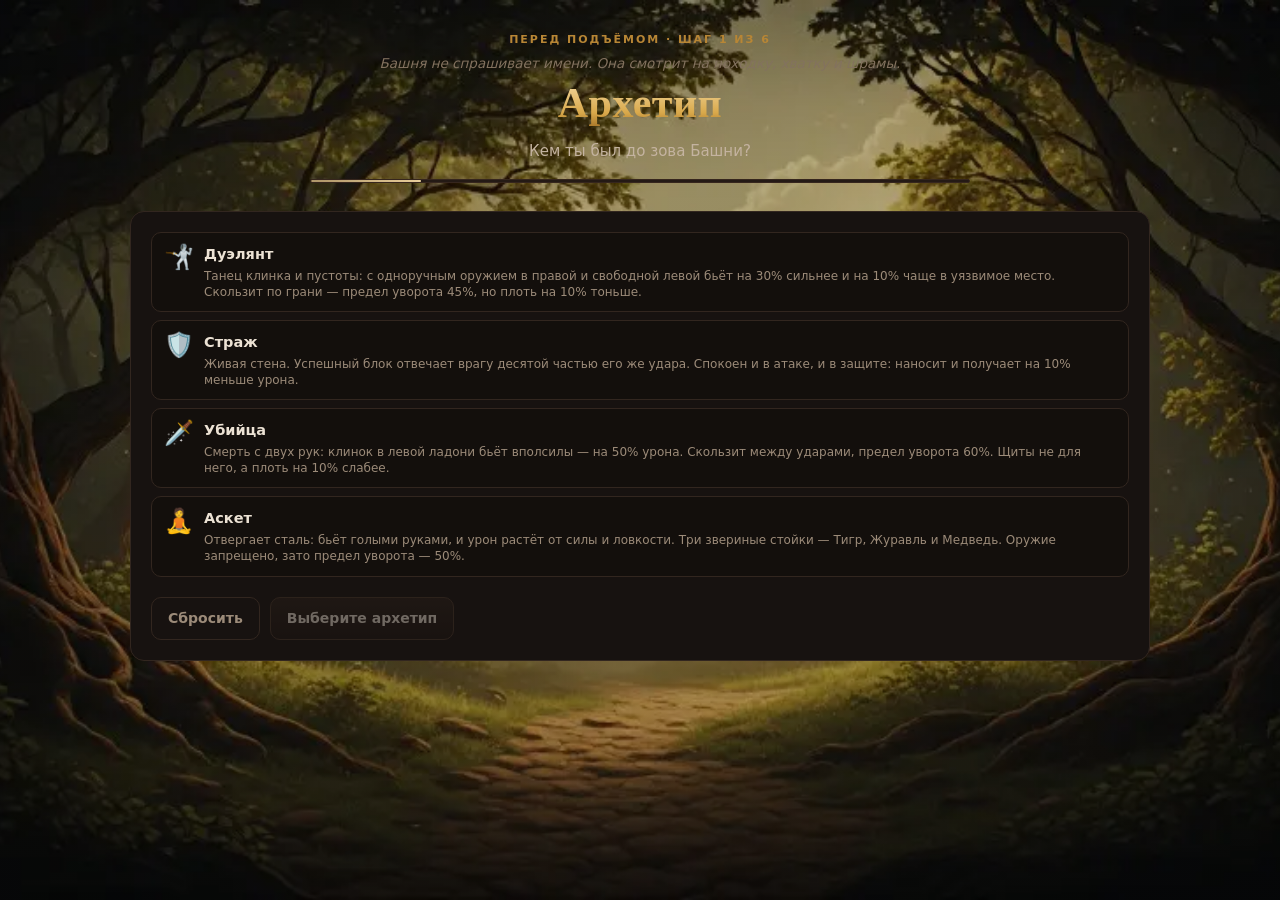
==== commit ee826324: "alpha0.4" ====
--- a/index.html
+++ b/index.html
@@ -8,10 +8,6 @@
   <link rel="stylesheet" href="css/style.css">
 </head>
 <body>
-      <div class="music-widget" id="music-widget">
-    <button id="music-toggle" type="button" title="Включить/Выключить музыку">🎵</button>
-    <input type="range" id="music-volume" min="0" max="1" step="0.01" value="0.3" title="Громкость музыки" style="writing-mode: vertical-lr; direction: rtl;">
-  </div>
   <audio id="bg-music" loop preload="auto">
     <source src="assets/music/theme-v1.mp3" type="audio/mpeg">
   </audio>
@@ -21,6 +17,7 @@
   </div>
 
   <!-- Порядок важен: каждый файл опирается на предыдущий. -->
+  <script src="js/platform.js"></script>
   <script src="js/data.js"></script>
   <script src="js/events.js"></script>
   <script src="js/state.js"></script>
--- a/css/style.css
+++ b/css/style.css
@@ -317,7 +317,7 @@
   display: block;
   height: 100%;
   border-radius: inherit;
-  transition: width 0.25s ease;
+  transition: width 0.3s ease-out;
 }
 
 .bar.hp span { background: linear-gradient(90deg, #7d2a22, #c2483c); }
@@ -326,6 +326,19 @@
 .bar.enemy span { background: linear-gradient(90deg, #5e3f12, #b07a24); }
 .bar.xp { height: 8px; }
 .bar.xp span { background: linear-gradient(90deg, #86621f, var(--gold2)); }
+
+/* Репутация фракций (Этап 1) */
+.faction-list { display: flex; flex-direction: column; gap: 10px; margin-top: 10px; }
+.faction-row { display: flex; flex-direction: column; gap: 5px; }
+.faction-top { display: flex; align-items: baseline; justify-content: space-between; gap: 10px; font-size: 13px; }
+.faction-top .hint { color: var(--dim); font-size: 12px; text-align: right; }
+.bar.rep { height: 6px; }
+.bar.rep span { background: linear-gradient(90deg, #3a5f7d, #5fa2cc); }
+.pill.faction { cursor: default; }
+
+/* Улучшение предметов (Этап 2) */
+.up-level { color: var(--gold2); font-style: normal; font-weight: bold; }
+.upgrade-card .gear-card-foot { display: flex; justify-content: flex-end; }
 
 .pill {
   display: inline-flex;
@@ -475,16 +488,6 @@
 
 .subhead h1 { font-size: 30px; }
 
-.subhead-gold {
-  margin-left: auto;
-  padding: 8px 14px;
-  border: 1px solid #4d3a1b;
-  border-radius: 10px;
-  background: #221a0f;
-  color: var(--gold2);
-  white-space: nowrap;
-}
-
 .chips { display: flex; flex-wrap: wrap; gap: 6px; margin-top: 8px; }
 
 .chip {
@@ -500,6 +503,16 @@
 }
 
 .chip.dim { color: #6f6052; }
+
+/* Чипы урона: фиксированная ширина, чтобы строки в карточках не «бегали». */
+.chip.dmg {
+  min-width: 96px;
+  height: 22px;
+  justify-content: center;
+  max-width: 100%;
+  overflow: hidden;
+  text-overflow: ellipsis;
+}
 
 .badge {
   display: inline-flex;
@@ -534,6 +547,57 @@
   display: grid;
   grid-template-columns: repeat(4, 1fr);
   gap: 16px;
+}
+
+/* Торговая площадь: вертикальный список широких карточек */
+.locations.market-list {
+  display: flex;
+  flex-direction: column;
+  gap: 16px;
+  width: 100%;
+  max-width: 100%;
+  margin: 0;
+}
+
+.locations.market-list .loc-card {
+  flex-direction: row;
+  align-items: stretch;
+  width: 100%;
+  min-height: 120px;
+  padding: 0;
+  gap: 0;
+}
+
+.locations.market-list .loc-image {
+  position: relative;
+  top: 0;
+  left: 0;
+  width: 350px;
+  height: auto;
+  flex: 0 0 350px;
+  opacity: 0.85;
+}
+
+.locations.market-list .loc-card:hover .loc-image { opacity: 1; }
+
+.locations.market-list .loc-content {
+  flex: 1;
+  min-width: 0;
+  flex-direction: row;
+  align-items: center;
+  gap: 24px;
+  padding: 24px 28px;
+}
+
+.locations.market-list .loc-body { flex: 1; }
+
+.locations.market-list .loc-cta {
+  margin: 0;
+  padding: 9px 16px;
+  border: 1px solid #6a4d24;
+  border-radius: 10px;
+  background: rgba(12, 9, 7, 0.7);
+  white-space: nowrap;
 }
 
 .points-banner {
@@ -641,36 +705,6 @@
 .hotel-status { display: flex; flex-wrap: wrap; gap: 8px; margin-bottom: 18px; }
 .hotel-status span { padding: 6px 10px; border: 1px solid var(--line); border-radius: 999px; background: #130f0c; color: var(--dim); font-size: 12px; }
 
-.hotel-rest {
-  display: flex;
-  align-items: center;
-  gap: 18px;
-  margin-bottom: 26px;
-  padding: 20px;
-  border: 1px solid #5c4322;
-  border-radius: 16px;
-  background:
-    radial-gradient(360px 160px at 10% 0%, rgba(217, 169, 75, 0.12), transparent 70%),
-    linear-gradient(180deg, #1d1510, #120d0b);
-}
-
-.hotel-rest-icon {
-  display: grid;
-  place-items: center;
-  width: 64px;
-  height: 64px;
-  flex: 0 0 64px;
-  border: 1px solid var(--line2);
-  border-radius: 16px;
-  background: radial-gradient(circle at 30% 20%, #3a2618, #150f0c);
-  font-size: 32px;
-}
-
-.hotel-rest-body { flex: 1; min-width: 0; }
-.hotel-rest-body h2 { margin-bottom: 4px; }
-.hotel-rest-body p { color: var(--dim); font-size: 13.5px; }
-.hotel-rest-buy { display: flex; flex-direction: column; align-items: stretch; gap: 7px; min-width: 140px; text-align: center; }
-
 .companion-grid { display: grid; grid-template-columns: repeat(3, minmax(0, 1fr)); gap: 12px; margin-bottom: 10px; }
 
 .companion-card {
@@ -771,6 +805,7 @@
 }
 
 .create-head .lead { font-size: 15px; }
+.create-head .lore { margin: 4px auto 0; max-width: 560px; font-style: italic; font-size: 13.5px; line-height: 1.5; color: #83725f; }
 .create-grid { display: grid; grid-template-columns: minmax(0, 1.05fr) minmax(0, 1fr); gap: 20px; align-items: start; }
 .field { display: flex; flex-direction: column; gap: 6px; margin-bottom: 18px; }
 .field label { font-size: 11px; letter-spacing: 0.14em; text-transform: uppercase; color: var(--dim); }
@@ -789,6 +824,9 @@
 
 .name-input::placeholder { color: #6f6052; font-weight: 400; }
 .name-input:focus { outline: none; border-color: var(--gold); box-shadow: 0 0 0 2px rgba(217, 169, 75, 0.16); }
+
+.gender-toggle { display: grid; grid-template-columns: 1fr 1fr; gap: 8px; }
+.gender-toggle .btn.selected { border-color: var(--gold); color: var(--gold2); box-shadow: 0 0 0 2px rgba(217, 169, 75, 0.22); }
 
 .portrait-picker { display: grid; grid-template-columns: repeat(3, minmax(0, 1fr)); gap: 8px; }
 
@@ -838,6 +876,20 @@
 .archetype-body { display: flex; flex-direction: column; gap: 2px; min-width: 0; }
 .archetype-body b { font-size: 14.5px; }
 .archetype-body span { color: var(--dim); font-size: 12px; line-height: 1.35; }
+.effect-summary { font-size: 12px; color: var(--gold2); margin-top: 6px; font-weight: 600; opacity: 0.9; }
+/* Вложенные span в .archetype-body красятся в --dim, поэтому уточняем селектор. */
+.archetype-body .effect-summary { color: var(--gold2); }
+
+/* ── Диалоговые деревья (Блок 2) ─────────────────────────── */
+.dialog-option { width: 100%; text-align: left; }
+.dialog-option.good { border-color: #4caf50; color: #a5d6a7; }
+.dialog-option.good:hover { border-color: #66bb6a; }
+.dialog-option.bad { border-color: #c2483c; color: #e0a39c; }
+.dialog-option.bad:hover { border-color: #d96b5e; }
+.dialog-option.neutral { border-color: var(--line2); }
+
+/* ── Реакции компаньонов (Блок 3) ────────────────────────── */
+.companion-reaction { font-size: 13px; color: var(--gold2); font-style: italic; }
 
 .preview-archetype { display: flex; flex-direction: column; gap: 4px; margin-bottom: 16px; padding: 10px 12px; border: 1px solid var(--line); border-radius: 10px; background: #130f0c; font-size: 13px; }
 .preview-archetype-head { display: flex; align-items: center; gap: 6px; }
@@ -845,7 +897,7 @@
 .preview-archetype span { color: var(--dim); font-size: 12px; line-height: 1.35; }
 .preview-archetype.empty { border-style: dashed; color: var(--dim); }
 
-.preview-portrait { position: relative; width: min(210px, 76%); margin: 0 auto 18px; border: 1px solid var(--line2); border-radius: 12px; background: #0d0907; box-shadow: 0 12px 28px rgba(0, 0, 0, 0.4); overflow: hidden; }
+.preview-portrait { position: relative; width: min(210px, 76%); margin: 0 auto 20px; border: 1px solid var(--line2); border-radius: 12px; background: #0d0907; box-shadow: 0 12px 28px rgba(0, 0, 0, 0.4); overflow: hidden; }
 .preview-portrait img { display: block; width: 100%; }
 .preview-portrait-caption { position: absolute; right: 0; bottom: 0; left: 0; display: flex; flex-direction: column; gap: 1px; padding: 22px 12px 10px; background: linear-gradient(180deg, transparent, rgba(8, 5, 4, 0.94)); }
 .preview-portrait-caption b { font-family: Georgia, "Palatino Linotype", serif; font-size: 16px; }
@@ -874,9 +926,9 @@
 
 /* ── Магазины ───────────────────────────────────────────── */
 
-.shop-grid { display: grid; grid-template-columns: minmax(0, 1.55fr) minmax(0, 1fr); gap: 26px; align-items: start; }
-.shop-grid.single { grid-template-columns: minmax(0, 1.6fr) minmax(0, 1fr); }
-.shop-main, .shop-side { min-width: 0; }
+.shop-grid { display: grid; grid-template-columns: 100%; gap: 26px; align-items: start; }
+.shop-grid.single { grid-template-columns: 100%; }
+.shop-main, .shop-side { min-width: 0; max-width: 100%; width: 100%; }
 .shop-tabs { display: flex; justify-content: center; gap: 12px; flex-wrap: wrap; margin-bottom: 20px; }
 
 .shop-tab { flex: 1; text-align: center; justify-content: center; min-width: 110px; padding: 9px 16px; border: 1px solid var(--line); border-radius: 10px; background: var(--panel2); color: var(--dim); font-size: 13px; font-weight: 600; cursor: pointer; transition: border-color 0.15s, background 0.15s, color 0.15s; }
@@ -905,6 +957,8 @@
 .item-icon { display: grid; place-items: center; width: 52px; height: 52px; border: 1px solid var(--line); border-radius: 12px; background: #120d0b; font-size: 24px; }
 .item-card.compact .item-icon { width: 42px; height: 42px; font-size: 20px; }
 .item-icon.big { width: 60px; height: 60px; font-size: 30px; }
+/* Иконки-картинки предметов: вписываются в слот без искажений. */
+.game-icon { object-fit: contain; max-width: 100%; max-height: 100%; display: block; }
 .item-main h3 { font-size: 16px; }
 .item-desc { margin-top: 2px; color: var(--dim); font-size: 13px; }
 .item-buy { display: flex; flex-direction: column; align-items: stretch; gap: 7px; min-width: 118px; text-align: center; }
@@ -945,6 +999,8 @@
 .doll-name { text-align: center; }
 .doll-name b { display: block; font-family: Georgia, "Palatino Linotype", serif; font-size: 16px; color: var(--text); }
 .doll-name span { font-size: 10.5px; color: var(--dim); }
+.doll-actions { display: flex; flex-wrap: wrap; justify-content: center; align-items: center; gap: 8px; margin-top: 8px; max-width: 100%; }
+.doll-actions .btn { white-space: nowrap; }
 
 .doll-menu-backdrop { position: fixed; inset: 0; z-index: 60; background: rgba(5, 3, 2, 0.62); backdrop-filter: blur(2px); }
 .doll-menu { position: fixed; top: 50%; left: 50%; z-index: 61; width: min(380px, calc(100vw - 24px)); max-height: min(80vh, 620px); padding: 14px; border: 1px solid var(--gold); border-radius: 14px; background: linear-gradient(180deg, #1b1512, #120e0b); box-shadow: var(--shadow); overflow: auto; transform: translate(-50%, -50%); }
@@ -966,7 +1022,6 @@
 
 .doll-item { display: grid; grid-template-columns: 38px minmax(0, 1fr); gap: 9px; align-items: center; width: 100%; padding: 7px; border: 1px solid var(--line); border-radius: 10px; background: #130f0c; text-align: left; cursor: pointer; transition: border-color 0.12s, background 0.12s; }
 .doll-item:hover { border-color: var(--gold); background: #1c1510; }
-.doll-item.equipped { border-color: #3c4a35; }
 .doll-item .item-icon { width: 38px; height: 38px; font-size: 19px; }
 .doll-item-body { display: flex; flex-direction: column; gap: 2px; min-width: 0; }
 .doll-item-name { font-size: 13.5px; font-weight: 600; }
@@ -988,7 +1043,7 @@
 
 /* ── Башня ──────────────────────────────────────────────── */
 
-.floors { display: flex; flex-direction: column; gap: 18px; }
+.floors { display: flex; flex-direction: column; gap: 18px; width: 100%; max-width: 100%; margin: 0; }
 .floor-card { 
   padding: 20px; 
   border: 1px solid var(--line2); /* Сделали рамку чуть заметнее (line2) */
@@ -1002,6 +1057,16 @@
 .floor-icon { display: grid; place-items: center; width: 46px; height: 46px; border: 1px solid var(--line2); border-radius: 12px; background: #17100d; font-size: 23px; }
 .floor-head h2 { font-size: 20px; }
 .floor-head .badge { margin-left: auto; }
+.floor-desc {
+  max-width: 65%;
+  margin: 0 0 22px 0;
+  color: #d1c0aa;
+  font-size: 15px;
+  line-height: 1.6;
+  font-style: italic;
+  text-shadow: 0 1px 3px rgba(0, 0, 0, 0.8);
+}
+.floor-card .btn.primary { align-self: flex-start; }
 .mobs { display: flex; flex-direction: column; gap: 8px; margin-bottom: 14px; }
 
 .mob-row, .boss-row { display: grid; grid-template-columns: 44px minmax(0, 1fr) auto; gap: 12px; align-items: center; padding: 10px 12px; border: 1px solid var(--line); border-radius: 10px; background: #130f0c; }
@@ -1020,10 +1085,15 @@
 .battle-top { margin-bottom: 16px; flex: 0 0 auto !important; }
 .battle-top h1 { font-size: 28px; margin-top: 2px; }
 .fighters { display: grid; grid-template-columns: minmax(0, 1fr) 56px minmax(0, 1fr); gap: 14px; align-items: stretch; margin-bottom: 18px; }
-.fighter { display: flex; gap: 14px; padding: 10px !important; border: 1px solid var(--line); border-radius: 14px; background: linear-gradient(180deg, #191310, #130e0b); }
+.fighter { display: flex; gap: 14px; padding: 10px !important; border: 1px solid var(--line); border-radius: 14px; background: linear-gradient(180deg, #191310, #130e0b); overflow: hidden; }
 .hero-fighter { border-color: #3c4a35; }
 .enemy-fighter { border-color: #4d3226; }
 .enemy-fighter.dead { opacity: 0.5; filter: grayscale(0.7); }
+/* Ряд бейджей врага: отдельно от имени, с переносом и мелкими чипами. */
+.enemy-badges { display: flex; flex-wrap: wrap; gap: 4px; margin-bottom: 6px; }
+.enemy-badges .chip { font-size: 10px; padding: 1px 6px; line-height: 1.5; }
+.fighter-numbers { flex-wrap: wrap; gap: 4px 12px; align-items: center; }
+.weak-chip { border-color: rgba(217, 169, 75, 0.55); color: var(--gold2); font-size: 10px; padding: 1px 6px; }
 .fighter-avatar { display: grid; place-items: center; width: 64px; height: 64px; flex: 0 0 64px; border: 1px solid var(--line2); border-radius: 14px; background: radial-gradient(circle at 30% 20%, #332315, #120d0b); font-size: 32px; }
 .fighter-avatar.portrait { padding: 0; overflow: hidden; }
 .fighter-avatar.portrait img { display: block; width: 100%; height: 100%; object-fit: cover; object-position: 50% 16%; }
@@ -1073,24 +1143,33 @@
 
 .npc-dialogue-bar {
   display: flex;
+  flex-wrap: wrap;
   align-items: flex-start;
-  gap: 18px;
-  background: rgba(18, 13, 11, 0.85);
+  gap: 20px;
+  padding: 16px;
+  margin-bottom: 18px;
+  background: rgba(20, 16, 14, 0.8);
   border: 1px solid var(--line);
-  border-radius: 12px; 
-  padding: 16px 20px; 
-  margin-bottom: 18px;
+  border-radius: 12px;
+}
+/* Портрет + реплика занимают основную часть ширины, кнопки — справа. */
+.npc-dialogue-main {
+  display: flex;
+  align-items: flex-start;
+  gap: 16px;
+  flex: 1 1 0;
+  min-width: 260px;
 }
 .npc-dialogue-bar .npc-portrait {
-  width: 120px; 
-  height: 120px; 
+  width: 120px !important;
+  height: 120px !important;
   flex-shrink: 0;
-  object-fit: cover; 
+  object-fit: cover;
   border-radius: 12px;
-  border: 2px solid var(--gold); 
-  background-color: #171210; /
-}
-.npc-dialogue-text { flex: 1; min-width: 0; }
+  border: 2px solid var(--gold);
+  background-color: #171210;
+}
+.npc-dialogue-text { flex: 1; min-width: 0; padding-top: 4px; }
 .npc-dialogue-text .npc-name {
   margin: 0 0 6px 0; font-size: 1.05rem; font-weight: 700;
   text-transform: uppercase; letter-spacing: 0.05em; color: var(--gold);
@@ -1098,16 +1177,81 @@
 .npc-dialogue-text .npc-dialogue {
   margin: 0; font-style: italic; color: #e2e8f0; font-size: 1rem; line-height: 1.55;
 }
-.npc-dialogue-actions { display: flex; flex-direction: column; gap: 8px; flex-shrink: 0; }
+/* Сетка действий NPC: 2 колонки, группы разделены подзаголовками. */
+.npc-action-grid {
+  display: grid;
+  grid-template-columns: repeat(2, minmax(0, 1fr));
+  gap: 8px;
+  flex: 0 0 clamp(280px, 32%, 340px);
+  width: clamp(280px, 32%, 340px);
+  max-width: 100%;
+}
+.npc-action-group-title {
+  grid-column: 1 / -1;
+  margin-top: 4px;
+  color: var(--dim);
+  font-size: 10.5px;
+  font-weight: 700;
+  letter-spacing: 0.14em;
+  text-transform: uppercase;
+}
+.npc-action-group-title:first-child { margin-top: 0; }
+.npc-action-featured {
+  grid-column: 1 / -1;
+  display: flex;
+}
+.npc-action-featured .btn { width: 100%; }
+/* Сюжетный слайд: те же пропорции, что и у обычного диалога, но кнопки-реплики справа. */
+.npc-story-actions {
+  display: flex;
+  flex-direction: column;
+  gap: 8px;
+  flex: 0 0 clamp(280px, 32%, 340px);
+  width: clamp(280px, 32%, 340px);
+  max-width: 100%;
+}
+.npc-story-actions .btn {
+  width: 100%;
+  justify-content: flex-start;
+  text-align: left;
+  white-space: normal;
+  line-height: 1.3;
+}
+.npc-dialogue-text .npc-name.npc-name-lg { font-size: 1.1rem; color: var(--gold2); margin-bottom: 10px; }
+.npc-dialogue-text .npc-dialogue.npc-dialogue-lg { font-size: 1.05rem; line-height: 1.5; }
+.npc-action-grid .shop-tab,
+.npc-action-grid .btn {
+  display: inline-flex;
+  align-items: center;
+  justify-content: center;
+  width: 100%;
+  min-width: 0;
+  min-height: 40px;
+  padding: 9px 10px;
+  text-align: center;
+  white-space: normal;
+  line-height: 1.25;
+}
+.npc-action-grid .shop-tab.active,
+.npc-action-grid .btn.active {
+  border-color: var(--gold);
+  background: #241a0e;
+  color: var(--gold2);
+  box-shadow: inset 0 0 0 1px rgba(223, 184, 108, 0.25);
+}
 @media (max-width: 680px) {
   .npc-dialogue-bar { flex-direction: column; text-align: center; padding: 14px; }
-  .npc-dialogue-bar .npc-portrait { width: 80px; height: 80px; }
-  .npc-dialogue-actions { flex-direction: column; width: 100%; }
-  .npc-dialogue-actions .shop-tab { width: 100%; }
+  .npc-dialogue-main { flex-direction: column; align-items: center; text-align: center; width: 100%; min-width: 0; }
+  .npc-dialogue-bar .npc-portrait { width: 80px !important; height: 80px !important; }
+  .npc-action-grid { flex: 1 1 100%; width: 100%; }
+  .npc-story-actions { flex: 1 1 100%; width: 100%; }
+  .npc-story-actions .btn { justify-content: center; text-align: center; }
 }
 
 /* Панель продажи: чекбоксы */
 .sell-grid { display: flex; flex-direction: column; gap: 6px; margin-bottom: 12px; }
+.sell-head { display: flex; align-items: center; justify-content: space-between; gap: 12px; flex-wrap: wrap; margin-bottom: 12px; }
+.sell-head .group-title { margin-bottom: 0; }
 .sell-row {
   display: flex; align-items: center; gap: 12px;
   padding: 9px 12px; border-radius: 10px;
@@ -1153,6 +1297,10 @@
 .log-line.loot { color: #a9d3b1; }
 .log-line.lose { color: #d97a6c; font-weight: 700; }
 .log-line.info { color: #8f7a61; }
+/* Стилевые классы строк лога (Этап 4): совпадают с cls из battleLog. */
+.log-crit { color: #e03a2e; font-weight: 700; }
+.log-block { color: #8fb8e0; }
+.log-heal { color: #8fc79b; }
 
 /* ── Итог боя ───────────────────────────────────────────── */
 
@@ -1192,6 +1340,38 @@
 .inv-slot.rarity-rare, .doll-item.rarity-rare, .gear-card.rarity-rare, .resource-row.rarity-rare, .doll-slot.rarity-rare { border-color: #2196f3; }
 .inv-slot.rarity-epic, .doll-item.rarity-epic, .gear-card.rarity-epic, .resource-row.rarity-epic, .doll-slot.rarity-epic { border-color: #9c27b0; }
 .inv-slot.rarity-legendary, .doll-item.rarity-legendary, .gear-card.rarity-legendary, .resource-row.rarity-legendary, .doll-slot.rarity-legendary { border-color: #ff9800; }
+
+.doll-item.rarity-uncommon .doll-item-name { color: #4caf50; }
+.doll-item.rarity-rare .doll-item-name { color: #2196f3; }
+.doll-item.rarity-epic .doll-item-name { color: #9c27b0; }
+.doll-item.rarity-legendary .doll-item-name { color: #ff9800; }
+
+.inv-slot.equipped-item { border-color: var(--gold); box-shadow: 0 0 0 1px rgba(217, 169, 75, 0.25); }
+.inv-slot.equipped-item:hover { border-color: var(--gold2); }
+.doll-item.equipped { border-color: var(--gold); box-shadow: 0 0 0 1px rgba(217, 169, 75, 0.25), 0 0 10px rgba(217, 169, 75, 0.16); }
+.doll-item.equipped:hover { border-color: var(--gold2); }
+.doll-item.equipped .doll-item-status { color: var(--gold2); font-weight: 700; }
+.equipped-badge {
+  position: absolute;
+  top: 2px;
+  right: 2px;
+  padding: 2px 5px;
+  border: 1px solid var(--gold);
+  border-radius: 999px;
+  background: #241a0e;
+  color: var(--gold2);
+  font-size: 9px;
+  font-weight: 700;
+  line-height: 1;
+  white-space: nowrap;
+  pointer-events: none;
+}
+
+/* Редкость добычи в окне победы: цвет текста по редкости предмета. */
+.result-loot .rarity-uncommon { color: #4caf50; }
+.result-loot .rarity-rare { color: #2196f3; }
+.result-loot .rarity-epic { color: #9c27b0; }
+.result-loot .rarity-legendary { color: #ff9800; }
 
 .chip.affix { border-color: rgba(242, 204, 122, 0.5); color: var(--gold2); }
 .chip.unique { border-color: #ff9800; color: #ff9800; }
@@ -1273,103 +1453,6 @@
   background: rgba(10, 8, 7, 0.5);
 }
 
-/* ── Виджет музыки ──────────────────────────────────────── */
-
-.music-widget {
-  position: fixed;
-  top: 22px;
-  left: 50%;
-  margin-left: -620px; /* Увеличиваем сдвиг влево (было -380) */
-  display: flex;
-  flex-direction: column;
-  align-items: center;
-  gap: 8px;
-  padding: 4px;
-  z-index: 9999;
-  transition: all 0.2s;
-}
-
-.music-widget:hover {
-  background: rgba(20, 15, 10, 0.95);
-  border-radius: 12px;
-  box-shadow: 0 4px 12px rgba(0,0,0,0.5);
-  border: 1px solid rgba(255, 215, 0, 0.4);
-  padding: 6px;
-  transform: translateY(-2px);
-}
-
-#music-toggle {
-  background: none;
-  border: none;
-  color: #ffd700;
-  font-size: 20px;
-  cursor: pointer;
-  padding: 0;
-  outline: none;
-  transition: transform 0.2s, opacity 0.2s;
-  display: flex;
-  align-items: center;
-  justify-content: center;
-}
-
-#music-toggle:hover {
-  transform: scale(1.15);
-}
-
-#music-volume {
-  -webkit-appearance: none; 
-  appearance: none;
-  width: 4px;      
-  height: 0;       
-  background: rgba(255, 215, 0, 0.3);
-  border-radius: 2px;
-  outline: none;
-  transition: height 0.3s ease, opacity 0.3s ease;
-  opacity: 0;
-  cursor: pointer;
-}
-
-.music-widget:hover #music-volume {
-  height: 80px;
-  opacity: 1;
-}
-
-#music-volume::-webkit-slider-thumb {
-  -webkit-appearance: none; 
-  appearance: none;
-  width: 12px; 
-  height: 12px; 
-  border-radius: 50%;
-  background: #ffd700; 
-  cursor: pointer;
-}
-
-#music-volume::-moz-range-thumb {
-  width: 12px; 
-  height: 12px; 
-  border: none; 
-  border-radius: 50%;
-  background: #ffd700; 
-  cursor: pointer;
-}
-
-/* На планшетах и ноутбуках */
-@media (max-width: 1200px) {
-  .music-widget {
-    left: 18px;
-    margin-left: 0;
-  }
-}
-
-/* На мобильных экранах */
-@media (max-width: 680px) {
-  .music-widget {
-    top: 10px;
-    left: auto;
-    right: 10px;
-    margin-left: 0;
-  }
-}
 .hero-bg {
   position: fixed;
   top: 0;
@@ -1451,7 +1534,7 @@
 }
 .bar span {
   box-shadow: inset 0 0 8px rgba(255, 255, 255, 0.4), 0 0 5px rgba(0, 0, 0, 0.6);
-  transition: width 0.3s ease, background 0.3s ease;
+  transition: width 0.3s ease-out, background 0.3s ease;
 }
 
 .bar.hp span { 
@@ -1534,6 +1617,7 @@
 }
 .fighters {
   margin-top: 10px;
+  flex: 0 0 auto;
 }
 .mob-stat-chip {
   transition: all 0.3s ease;
@@ -1554,6 +1638,8 @@
   .topbar { grid-template-columns: auto 1fr; }
   .topnav { grid-column: 1 / -1; justify-content: flex-end; }
   .locations { grid-template-columns: repeat(2, minmax(0, 1fr)); }
+  .locations.market-list .loc-image { width: 260px; flex-basis: 260px; }
+  .locations.market-list .loc-content { padding: 20px; gap: 18px; }
   .status-strip { grid-template-columns: repeat(2, minmax(0, 1fr)); }
   .shop-grid, .shop-grid.single, .hero-grid, .create-grid { grid-template-columns: 1fr; }
   .controls { grid-template-columns: 1fr 1fr; }
@@ -1562,6 +1648,7 @@
 
 @media (max-width: 680px) {
   .app { padding: 10px 10px 40px; }
+  .floor-desc { max-width: 100%; }
   .topbar { position: static; grid-template-columns: 1fr auto; gap: 10px; padding: 10px; }
   .brand { grid-column: 1; }
   .brand-text small { display: none; }
@@ -1569,11 +1656,12 @@
   .vital { flex: 1 1 45%; min-width: 0; }
   .vital.energy-vital { flex: 1 1 100%; }
   .locations { grid-template-columns: 1fr; }
+  .locations.market-list .loc-card { flex-direction: column; align-items: stretch; }
+  .locations.market-list .loc-image { width: 100%; flex-basis: auto; height: 180px; }
+  .locations.market-list .loc-content { flex-direction: column; align-items: flex-start; gap: 10px; padding: 16px; }
+  .locations.market-list .loc-cta { width: 100%; text-align: center; }
   .status-strip { grid-template-columns: repeat(2, minmax(0, 1fr)); }
   .status-item.buff { grid-column: 1 / -1; }
-  .hotel-rest { flex-direction: column; align-items: flex-start; }
-  .hotel-rest-buy { width: 100%; }
-  .hotel-rest-buy .btn { width: 100%; }
   .companion-grid { grid-template-columns: 1fr; }
   .tower-status > div { flex: 1 1 45%; min-width: 0; }
   .tower-foot .btn { width: 100%; }
@@ -1586,7 +1674,6 @@
   .points-banner { flex-wrap: wrap; }
   .points-banner .loc-cta { margin-left: 0; width: 100%; }
   .subhead { gap: 10px; flex-wrap: wrap; }
-  .subhead-gold { margin-left: 0; }
   .fighters { grid-template-columns: 1fr; }
   .vs { display: none; }
   .controls { grid-template-columns: 1fr; padding: 14px; }
@@ -1722,6 +1809,127 @@
     width: 95vw !important;
   }
 }
+
+/* ── Настройки (Этап 7) ─────────────────────────────────────── */
+.settings-backdrop {
+  position: fixed; inset: 0; z-index: 200;
+  background: rgba(5, 3, 2, 0.66);
+  backdrop-filter: blur(2px);
+}
+.settings-modal {
+  position: fixed; top: 50%; left: 50%; z-index: 201;
+  width: min(620px, calc(100vw - 24px));
+  max-height: min(80vh, 640px);
+  display: flex; flex-direction: column;
+  padding: 16px;
+  border: 1px solid var(--gold); border-radius: 14px;
+  background: linear-gradient(180deg, #1b1512, #120e0b);
+  box-shadow: var(--shadow);
+  transform: translate(-50%, -50%);
+  overflow: hidden;
+}
+.settings-head {
+  display: flex; align-items: center; justify-content: space-between; gap: 10px;
+  margin-bottom: 12px; padding-bottom: 10px;
+  border-bottom: 1px solid var(--line);
+}
+.settings-head h3 { margin: 0; font-size: 17px; color: var(--gold2); }
+.settings-close {
+  display: grid; place-items: center; width: 28px; height: 28px;
+  border: 1px solid var(--line2); border-radius: 8px; background: #130f0c;
+  color: var(--dim); cursor: pointer;
+}
+.settings-close:hover { border-color: var(--gold); color: var(--gold2); }
+.settings-body { display: flex; gap: 14px; min-height: 0; }
+.settings-sidebar {
+  display: flex; flex-direction: column; gap: 6px; flex: 0 0 150px;
+  border-right: 1px solid var(--line); padding-right: 12px;
+}
+.settings-tab {
+  padding: 8px 10px; text-align: left; font-size: 13px;
+  border: 1px solid var(--line); border-radius: 8px; background: #150f0c;
+  color: #cfc0ab; cursor: pointer;
+}
+.settings-tab:hover { border-color: var(--gold); }
+.settings-tab.active {
+  border-color: var(--gold); background: rgba(201, 152, 78, 0.12);
+  color: var(--gold2);
+}
+.settings-content { flex: 1; min-width: 0; overflow-y: auto; padding-right: 4px; }
+.settings-row {
+  display: flex; align-items: center; gap: 10px;
+  margin-bottom: 14px; font-size: 13.5px;
+}
+.settings-row label { flex: 0 0 110px; color: var(--dim); }
+.settings-row input[type="range"] { flex: 1; min-width: 120px; }
+.settings-val { flex: 0 0 44px; text-align: right; font-size: 12px; color: var(--gold2); }
+.settings-stub {
+  padding: 24px 12px; text-align: center; font-style: italic;
+  color: var(--dim); border: 1px dashed var(--line2); border-radius: 10px;
+}
+.settings-help { margin: 0 0 10px; font-size: 13px; color: #cfc0ab; }
+.settings-help b { color: var(--gold2); }
+.talents-modal { width: min(760px, calc(100vw - 24px)); max-height: min(85vh, 760px); }
+.talents-modal-body { flex: 1; min-height: 0; overflow-y: auto; padding-right: 4px; scrollbar-width: thin; scrollbar-color: #4a382c #171210; }
+.talents-modal-body::-webkit-scrollbar { width: 8px; }
+.talents-modal-body::-webkit-scrollbar-track { background: #171210; border-radius: 4px; }
+.talents-modal-body::-webkit-scrollbar-thumb { background: #4a382c; border-radius: 4px; }
+.talents-modal-body::-webkit-scrollbar-thumb:hover { background: var(--gold); }
+@media (max-width: 640px) {
+  .settings-body { flex-direction: column; }
+  .settings-sidebar { flex-direction: row; flex-wrap: wrap; border-right: none; border-bottom: 1px solid var(--line); padding: 0 0 10px; }
+}
+
+/* ── Горизонтальные карточки товаров (Этап 8) ───────────────── */
+.shop-filters {
+  display: flex; flex-wrap: wrap; gap: 8px;
+  margin-bottom: 20px;
+}
+.shop-filter-sub {
+  margin: -8px 0 20px;
+  padding-left: 4px;
+  border-left: 2px solid var(--line);
+}
+.shop-filter-btn {
+  padding: 5px 12px; font-size: 12px;
+  border: 1px solid var(--line); border-radius: 16px; background: #150f0c;
+  color: #cfc0ab; cursor: pointer;
+}
+.shop-filter-btn:hover { border-color: var(--gold); color: var(--gold2); }
+.shop-filter-btn.active {
+  border-color: var(--gold); background: rgba(201, 152, 78, 0.12);
+  color: var(--gold2);
+}
+.gear-rows { display: flex; flex-direction: column; width: 100%; }
+.gear-row {
+  display: flex; align-items: center; gap: 12px;
+  width: 100%; box-sizing: border-box;
+  padding: 10px 12px;
+  border-bottom: 1px solid var(--line);
+  background: linear-gradient(180deg, #191310, #14100d);
+}
+.gear-row:hover { background: #1d1713; }
+.gear-row-icon {
+  flex: 0 0 44px; width: 44px; height: 44px;
+  display: grid; place-items: center;
+  border: 1px solid var(--line); border-radius: 10px; background: #130f0c;
+  overflow: hidden;
+}
+.gear-row-main { flex: 1 1 auto; min-width: 0; }
+.gear-row-main h3 { margin: 0 0 2px; font-size: 14px; }
+.gear-row-main .item-desc { margin: 0 0 4px; font-size: 12px; line-height: 1.4; }
+.gear-row-main .chips { display: flex; flex-wrap: wrap; gap: 4px; }
+.gear-row-side {
+  display: flex; flex-direction: column; align-items: stretch; gap: 7px;
+  flex: 0 0 auto; min-width: 128px; text-align: right;
+}
+.gear-row-side .price { white-space: nowrap; }
+.gear-row.owned { box-shadow: inset 3px 0 0 #3c4a35; }
+@media (max-width: 640px) {
+  .gear-row { flex-wrap: wrap; }
+  .gear-row-side { flex-direction: row; align-items: center; justify-content: flex-end; flex: 1 1 auto; }
+}
+
 .pill.ok {
   border-color: #3c573f;
   background: #142016;
@@ -1882,6 +2090,21 @@
   box-shadow: inset 0 0 8px rgba(242, 204, 96, 0.5);
 }
 
+/* Полоски маны/куража у мобов: всегда в разметке, неактивные — приглушены */
+.bar.mana {
+  background: #1a2b4c;
+}
+.bar.rage {
+  background: #4c3a1a;
+}
+.bar.rage span {
+  background: linear-gradient(90deg, #7a5318, #e0a84a);
+}
+.bar.inactive {
+  opacity: 0.3;
+  filter: grayscale(1);
+}
+
 .combat-deck {
   display: grid;
   align-items: stretch !important;
@@ -1931,6 +2154,15 @@
   font-style: italic;
   min-height: 16px;
 }
+
+/* Содержимое боевых вкладок «Приёмы»/«Расходники» (Этап 9) */
+.deck-content {
+  display: flex; flex-direction: column; gap: 6px;
+  width: 100%; margin-top: 6px;
+}
+.deck-content .stack-buttons { width: 100%; }
+.deck-content .deck-title { margin-top: 4px; }
+.deck-content .btn { width: 100%; justify-content: flex-start; text-align: left; }
 
 .deck-tabs {
   width: 100% !important;
@@ -2030,15 +2262,20 @@
 .warn-pulse { animation: warnPulse 1.5s infinite; border-color: #c2483c !important; }
 @keyframes warnPulse { 0% { box-shadow: 0 0 0 0 rgba(194, 72, 60, 0.7); } 70% { box-shadow: 0 0 0 10px rgba(194, 72, 60, 0); } 100% { box-shadow: 0 0 0 0 rgba(194, 72, 60, 0); } }
 
-/* Всплывающий урон */
-.dmg-overlay { position: fixed; top: 0; left: 0; width: 100vw; height: 100vh; pointer-events: none; z-index: 50; display: flex; justify-content: center; align-items: center; }
-.dmg-popup { position: absolute; font-family: Georgia, serif; font-weight: bold; font-size: 32px; opacity: 0; animation: floatUp 1s ease-out forwards; }
-.dmg-player { color: #ff6b6b; text-shadow: 0 0 10px #000; right: 35%; top: 40%; }
-.dmg-enemy { color: #f2cc60; text-shadow: 0 0 10px #000; left: 65%; top: 40%; }
+/* Всплывающий урон: обычный — красный над мобом, крит — жёлтый,
+   блок — синий над героем, входящий урон — красный над героем. (Этап 4) */
+.dmg-overlay { position: fixed; top: 0; left: 0; width: 100vw; height: 100vh; pointer-events: none; z-index: 50; }
+.dmg-popup { position: absolute; font-family: Georgia, serif; font-weight: bold; font-size: 32px; animation: floatUp 1s ease-out forwards; }
+.dmg-dmg { color: #ff6b6b; text-shadow: 0 0 10px #000; }
+.dmg-crit { color: #f2cc60; font-size: 40px; text-shadow: 0 0 14px #000; }
+.dmg-taken { color: #ff6b6b; text-shadow: 0 0 10px #000; }
+.dmg-block { color: #8fb8e0; font-size: 24px; text-shadow: 0 0 10px #000; }
 @keyframes floatUp { 0% { transform: translateY(0) scale(1); opacity: 1; } 100% { transform: translateY(-80px) scale(1.5); opacity: 0; } }
 
 /* Тряска экрана */
 .screen-shake { animation: shake 0.3s; }
+/* Тряска контейнера боя при крите (Этап 4) */
+.shake-screen { animation: shake 0.3s; }
 @keyframes shake { 0% { transform: translate(1px, 1px) rotate(0deg); } 10% { transform: translate(-1px, -2px) rotate(-1deg); } 20% { transform: translate(-3px, 0px) rotate(1deg); } 30% { transform: translate(3px, 2px) rotate(0deg); } 40% { transform: translate(1px, -1px) rotate(1deg); } 50% { transform: translate(-1px, 2px) rotate(-1deg); } 60% { transform: translate(-3px, 1px) rotate(0deg); } 70% { transform: translate(3px, 1px) rotate(-1deg); } 80% { transform: translate(-1px, -1px) rotate(1deg); } 90% { transform: translate(1px, 2px) rotate(0deg); } 100% { transform: translate(1px, -2px) rotate(-1deg); } }
 
 /* Гармонизация кнопок */
@@ -2405,4 +2642,423 @@
   20%, 80% { transform: translate3d(4px, 0, 0); }
   30%, 50%, 70% { transform: translate3d(-6px, 0, 0); }
   40%, 60% { transform: translate3d(6px, 0, 0); }
-}+}
+/* Battle action buttons: fixed 40px, lists now live in a modal. */
+
+/* Rows keep their fixed height instead of growing with the column. */
+.deck-col .zones,
+.deck-col .deck-style-row,
+.deck-col .deck-tabs {
+  flex: 0 0 auto !important;
+}
+.deck-col .zones { height: 44px !important; }
+.deck-col .deck-style-row { height: 44px !important; }
+.deck-col .deck-tabs { height: 44px !important; }
+
+.deck-tabs.deck-actions {
+  height: 44px !important;
+  min-height: 44px !important;
+  max-height: 44px !important;
+  flex: 0 0 44px !important;
+}
+.deck-tabs.deck-actions .deck-tab {
+  height: 44px !important;
+  min-height: 44px !important;
+  max-height: 44px !important;
+  flex: 1 1 0 !important;
+}
+
+/* Battle action modals (abilities / items) */
+.battle-modal-backdrop {
+  position: fixed; inset: 0; z-index: 190;
+  background: rgba(5, 3, 2, 0.66);
+  backdrop-filter: blur(2px);
+}
+.battle-modal {
+  position: fixed; top: 50%; left: 50%; z-index: 191;
+  width: min(520px, calc(100vw - 24px));
+  max-height: min(80vh, 620px);
+  display: flex; flex-direction: column;
+  padding: 16px;
+  border: 1px solid var(--gold); border-radius: 14px;
+  background: linear-gradient(180deg, #1b1512, #120e0b);
+  box-shadow: var(--shadow);
+  transform: translate(-50%, -50%);
+  overflow: hidden;
+}
+.battle-modal-head {
+  display: flex; align-items: center; justify-content: space-between; gap: 10px;
+  margin-bottom: 12px; padding-bottom: 10px;
+  border-bottom: 1px solid var(--line);
+}
+.battle-modal-head h3 { margin: 0; font-size: 17px; color: var(--gold2); }
+.battle-modal-close {
+  display: grid; place-items: center; width: 28px; height: 28px;
+  border: 1px solid var(--line2); border-radius: 8px; background: #130f0c;
+  color: var(--dim); cursor: pointer;
+}
+.battle-modal-close:hover { border-color: var(--gold); color: var(--gold2); }
+.battle-modal-body {
+  display: flex; flex-direction: column; gap: 8px;
+  min-height: 0; overflow-y: auto; padding-right: 4px;
+}
+.battle-modal-section {
+  margin-top: 6px; font-size: 11px; font-weight: bold;
+  text-transform: uppercase; letter-spacing: 0.1em; color: var(--gold2);
+}
+.battle-modal-card {
+  display: flex; align-items: center; gap: 12px;
+  width: 100%; padding: 10px 12px; text-align: left;
+  border: 1px solid var(--line); border-radius: 10px;
+  background: #150f0c; color: #e7dccb;
+  cursor: pointer; font-family: inherit;
+  transition: border-color 0.15s ease, background 0.15s ease;
+}
+.battle-modal-card:hover:not(:disabled) {
+  border-color: var(--gold); background: rgba(201, 152, 78, 0.08);
+}
+.battle-modal-card:disabled { opacity: 0.45; cursor: not-allowed; }
+.battle-modal-icon {
+  flex: 0 0 auto; display: grid; place-items: center;
+  width: 36px; height: 36px; border-radius: 8px;
+  background: #0f0b09; border: 1px solid var(--line2);
+}
+.battle-modal-card-body { flex: 1; min-width: 0; display: flex; flex-direction: column; gap: 2px; }
+.battle-modal-card-name { font-size: 14px; font-weight: 600; color: var(--gold2); }
+.battle-modal-card-meta { font-size: 11.5px; line-height: 1.35; color: var(--dim); }
+.battle-modal-card-count { flex: 0 0 auto; font-size: 12px; color: var(--gold2); }
+.battle-modal-empty {
+  margin: 0; padding: 18px 12px; text-align: center; font-style: italic;
+  color: var(--dim); border: 1px dashed var(--line2); border-radius: 10px;
+}
+.battle-modal-tip {
+  margin: 10px 0 0; font-size: 11px; font-style: italic; color: var(--dim);
+}
+
+/* ═══ Зал Охотников: переработка (доска, тренировки, статистика, Тимми) ═══ */
+
+/* Фон зала: поверх фото проступают старые карты на стенах */
+.hall-bg::after {
+  content: "";
+  position: absolute;
+  inset: 0;
+  background-image: url("data:image/svg+xml,%3Csvg xmlns='http://www.w3.org/2000/svg' width='460' height='460' viewBox='0 0 460 460'%3E%3Cg fill='none' stroke='%23dfb86c' stroke-width='2' opacity='0.6'%3E%3Cpath d='M20 40 h90 a10 10 0 0 1 10 10 v70 h-70 a12 12 0 0 1 -12 -12 z'/%3E%3Cpath d='M30 55 h70 M30 72 h54 M30 89 h62' stroke-width='1.4'/%3E%3Ccircle cx='330' cy='120' r='58' stroke-dasharray='7 6'/%3E%3Ccircle cx='330' cy='120' r='26'/%3E%3Cpath d='M330 62 v-24 M330 178 v24 M272 120 h-24 M388 120 h24'/%3E%3Cpath d='M60 300 l46 26 -46 26 -46 -26 z'/%3E%3Cpath d='M60 274 v106' stroke-dasharray='4 5'/%3E%3Cpath d='M340 260 q40 -18 70 6 q26 22 -4 54 q-28 26 -58 6 q-34 -22 -8 -66 z'/%3E%3Cpath d='M250 400 h96 M250 412 h70' stroke-width='1.4'/%3E%3Cpath d='M294 392 l10 10 M304 392 l-10 10' stroke-width='2.6'/%3E%3Cpath d='M110 200 q30 -36 66 -8' stroke-dasharray='6 7'/%3E%3Cpath d='M176 192 l-14 4 6 13'/%3E%3C/g%3E%3C/svg%3E");
+  background-repeat: repeat;
+  background-size: 460px 460px;
+  opacity: 0.16;
+  filter: sepia(1) hue-rotate(-12deg);
+}
+
+/* Ряд NPC: Иван (диалог) + Тимми (советы) */
+.hall-npcs { display: flex; flex-wrap: wrap; align-items: stretch; gap: 18px; }
+.hall-npcs .npc-dialogue-bar { flex: 1 1 460px; margin-bottom: 0; }
+.timmy-card {
+  flex: 1 1 260px; max-width: 360px;
+  display: flex; gap: 14px; align-items: center;
+  padding: 16px 18px;
+  background: rgba(18, 13, 11, 0.85);
+  border: 1px solid var(--line); border-radius: 12px;
+}
+.timmy-portrait {
+  width: 84px; height: 84px; flex-shrink: 0;
+  object-fit: cover; border-radius: 12px;
+  border: 2px solid #5a7d9c; background-color: #171210;
+}
+.timmy-card .timmy-info { display: flex; flex-direction: column; gap: 6px; min-width: 0; }
+.timmy-name {
+  margin: 0; font-weight: 700; letter-spacing: 0.04em; text-transform: uppercase;
+  font-size: 0.95rem; color: #9ec2e0;
+}
+.timmy-modal .timmy-portrait { width: 96px; height: 96px; }
+.timmy-modal-body { display: flex; gap: 14px; align-items: flex-start; }
+.timmy-modal .npc-dialogue { margin: 0; }
+
+/* Нижняя сетка: тренировки + свершения */
+.hall-lower { display: flex; flex-wrap: wrap; gap: 18px; align-items: stretch; }
+.hall-lower .training-section { flex: 1 1 480px; min-width: 0; }
+.hall-lower .hall-stats { flex: 0 1 320px; min-width: 270px; margin-bottom: 0; }
+
+/* Доска объявлений */
+.hunt-board {
+  border: 1px solid #5e4520;
+  background:
+    repeating-linear-gradient(90deg, rgba(94, 69, 32, 0.55) 0 3px, rgba(94, 69, 32, 0) 3px 9px),
+    linear-gradient(180deg, #211812, #181009);
+  box-shadow: inset 0 0 30px rgba(0, 0, 0, 0.5);
+}
+.hunt-board-head { display: flex; align-items: baseline; justify-content: space-between; gap: 12px; flex-wrap: wrap; margin-bottom: 12px; }
+.hunt-board-head .group-title { margin-bottom: 0; color: var(--gold2); }
+.contract-grid { display: grid; grid-template-columns: repeat(auto-fit, minmax(250px, 1fr)); gap: 14px; }
+.contract-card {
+  position: relative;
+  display: flex; flex-direction: column; gap: 8px;
+  padding: 18px 14px 14px; margin-top: 10px;
+  border: 1px solid #6b5122; border-radius: 10px;
+  background: linear-gradient(178deg, #3b2d20 0%, #322619 55%, #2a1f14 100%);
+  box-shadow: 0 8px 18px rgba(0, 0, 0, 0.4);
+}
+.contract-card.weekly { border-color: #8a6a2c; background: linear-gradient(178deg, #44331f 0%, #3a2c1b 55%, #301f10 100%); }
+.contract-card.done { border-color: #3c573f; }
+.contract-card.claimed { opacity: 0.6; }
+.contract-pin {
+  position: absolute; top: -11px; left: 50%; margin-left: -7px;
+  width: 14px; height: 14px; border-radius: 50%;
+  background: radial-gradient(circle at 35% 30%, #d84f3f, #7e2318);
+  box-shadow: 0 2px 4px rgba(0, 0, 0, 0.6);
+}
+.contract-head { display: flex; align-items: center; gap: 10px; }
+.contract-icon {
+  width: 44px; height: 44px; flex-shrink: 0;
+  display: inline-flex; align-items: center; justify-content: center;
+  background: rgba(0, 0, 0, 0.28); border-radius: 10px;
+}
+.contract-head h3 { margin: 0; font-size: 15px; color: var(--gold2); line-height: 1.25; }
+.contract-kicker { display: block; font-size: 10.5px; letter-spacing: 0.12em; text-transform: uppercase; color: rgba(223, 184, 108, 0.65); }
+.board-badge { border-color: #6b5122; color: #cdb489; margin-left: auto; }
+.board-badge.weekly { border-color: var(--gold); color: var(--gold2); }
+.contract-goal { margin: 0; font-size: 13.5px; line-height: 1.45; }
+.contract-card .item-desc { margin: 0; font-size: 12px; font-style: italic; }
+.contract-progress { display: flex; align-items: center; gap: 10px; }
+.contract-progress .bar { flex: 1; height: 8px; margin: 0; }
+.contract-progress .bar span { background: linear-gradient(90deg, #86621f, var(--gold2)); }
+.contract-foot {
+  display: flex; align-items: center; justify-content: space-between;
+  gap: 12px; flex-wrap: wrap; margin-top: auto;
+}
+.contract-foot .price { white-space: nowrap; }
+
+/* Тренировки: карточки в стиле магазина + прогресс */
+.training-progress { display: flex; flex-direction: column; gap: 6px; }
+.training-attr { font-size: 0.9rem; opacity: 0.8; }
+.training-bar { height: 8px; margin: 0; }
+.training-bar span { background: linear-gradient(90deg, #86621f, var(--gold2)); }
+.training-effect { display: block; font-size: 12px; color: var(--gold); }
+.training-card.disabled .training-bar { opacity: 0.5; }
+.training-foot { display: flex; align-items: center; justify-content: space-between; gap: 10px; margin-top: auto; flex-wrap: wrap; }
+.training-foot .btn { flex: 0 1 auto; max-width: 100%; }
+.training-icon { font-size: 1.8rem; }
+
+/* Панель «Мои свершения» */
+.hall-stats-list { display: flex; flex-direction: column; gap: 10px; }
+.hall-stat-row {
+  display: flex; align-items: center; gap: 10px;
+  padding: 9px 12px;
+  border: 1px solid var(--line); border-radius: 10px;
+  background: linear-gradient(180deg, #191310, #14100d);
+}
+.hall-stat-icon { flex-shrink: 0; font-size: 1.1rem; }
+.hall-stat-label { flex: 1; min-width: 0; font-size: 13px; color: var(--dim); }
+.hall-stat-value { color: var(--gold2); text-align: right; }
+
+@media (max-width: 680px) {
+  .timmy-card { flex-direction: column; text-align: center; align-items: center; }
+  .hall-npcs .npc-dialogue-bar { margin-bottom: 0; }
+  .contract-foot { justify-content: center; }
+}
+
+/* ── Титулы героя ─────────────────────────────────────────── */
+.doll-name .hero-title {
+  display: block;
+  font-family: Georgia, "Palatino Linotype", serif;
+  font-size: 13px;
+  color: var(--gold2);
+  letter-spacing: 0.02em;
+}
+
+/* Модалка выбора титула */
+.title-modal { max-width: 520px; text-align: left; }
+.title-list { display: flex; flex-direction: column; gap: 8px; max-height: 50vh; overflow-y: auto; }
+.title-option {
+  display: flex; align-items: center; gap: 12px;
+  width: 100%; padding: 12px; text-align: left;
+  border: 1px solid var(--line); border-radius: 10px;
+  background: #150f0c; color: #e7dccb; cursor: pointer;
+  font-family: inherit;
+  transition: border-color 0.15s ease, background 0.15s ease;
+}
+.title-option:hover { border-color: var(--gold); background: rgba(201, 152, 78, 0.08); }
+.title-option.active { border-color: var(--gold); background: rgba(201, 152, 78, 0.12); box-shadow: 0 0 0 1px rgba(217, 169, 75, 0.3); }
+.title-option-icon { flex: 0 0 auto; font-size: 26px; line-height: 1; }
+.title-option-body { flex: 1; min-width: 0; display: flex; flex-direction: column; gap: 2px; }
+.title-option-name { font-size: 14px; font-weight: 600; color: var(--gold2); }
+.title-option-desc { font-size: 11.5px; line-height: 1.35; color: var(--dim); }
+.title-option-check { flex: 0 0 auto; color: var(--gold2); font-weight: 700; }
+
+/* Ряд товара у Артура */
+.trader-row {
+  display: flex; align-items: center; gap: 10px;
+  padding: 9px 12px;
+  border: 1px solid var(--line); border-radius: 8px;
+  background: rgba(0, 0, 0, 0.2);
+  flex-wrap: wrap;
+}
+.trader-row-label { flex: 1 1 160px; min-width: 0; font-size: 14px; }
+.trader-row-price { color: var(--gold2); white-space: nowrap; }
+.trader-row-actions { display: flex; align-items: center; gap: 8px; flex-shrink: 0; }
+
+/* Подсветка вкладки «Приёмы», когда готов активный навык */
+.deck-tab.ready {
+  border-color: var(--gold) !important;
+  color: var(--gold2) !important;
+  box-shadow: 0 0 8px rgba(217, 169, 75, 0.45);
+}
+
+/* ── Сетовые бонусы (профиль героя) ── */
+.set-bonus-list { display: flex; flex-direction: column; gap: 8px; margin-top: 4px; }
+.set-bonus-row {
+  border: 1px solid var(--line);
+  border-left: 3px solid var(--gold);
+  border-radius: 8px;
+  padding: 8px 10px;
+  background: rgba(201, 152, 78, 0.07);
+}
+.set-bonus-head { display: flex; align-items: center; justify-content: space-between; gap: 8px; }
+.set-bonus-head b { color: var(--gold2); font-size: 13.5px; }
+.set-pieces {
+  font-size: 12px;
+  color: var(--gold2);
+  background: rgba(201, 152, 78, 0.16);
+  border: 1px solid var(--line);
+  border-radius: 999px;
+  padding: 1px 8px;
+  white-space: nowrap;
+}
+.set-bonus-meta {
+  display: flex;
+  justify-content: space-between;
+  gap: 8px;
+  flex-wrap: wrap;
+  margin-top: 3px;
+  font-size: 11px;
+  color: var(--dim);
+}
+.set-next { opacity: 0.75; }
+.set-bonus-now { margin-top: 5px; font-size: 12px; color: #9fd3a0; }
+
+
+/* ── QTE-модалки (Точный удар / Парирование) ─────────────────────────────── */
+.qte-modal {
+  position: fixed;
+  inset: 0;
+  z-index: 500;
+  display: flex;
+  align-items: center;
+  justify-content: center;
+  padding: 20px;
+  background: rgba(5, 3, 2, 0.82);
+  backdrop-filter: blur(3px);
+  animation: qte-fade-in 0.12s ease-out;
+}
+
+.qte-card {
+  width: min(460px, 94vw);
+  padding: 26px 28px 24px;
+  border: 1px solid var(--gold);
+  border-radius: 16px;
+  background: radial-gradient(circle at 50% 0%, #2a1c11 0%, #140d09 70%);
+  box-shadow: 0 0 40px rgba(217, 169, 75, 0.25), 0 18px 50px rgba(0, 0, 0, 0.65);
+  text-align: center;
+}
+
+.qte-title {
+  margin: 0 0 8px;
+  font-size: 26px;
+  letter-spacing: 0.06em;
+  color: var(--gold2);
+  text-shadow: 0 0 18px rgba(217, 169, 75, 0.55);
+}
+
+.qte-subtitle {
+  margin: 0 0 18px;
+  font-size: 14px;
+  color: var(--dim);
+}
+
+.qte-timer-bar {
+  position: relative;
+  height: 10px;
+  margin: 16px 0 18px;
+  overflow: hidden;
+  border: 1px solid var(--line);
+  border-radius: 999px;
+  background: rgba(0, 0, 0, 0.45);
+}
+
+.qte-timer-bar > span {
+  display: block;
+  height: 100%;
+  width: 100%;
+  border-radius: inherit;
+  background: linear-gradient(90deg, #c2483c, #d9a94b, #7ac47c);
+}
+
+.crit-scale {
+  position: relative;
+  height: 42px;
+  margin: 6px 0 4px;
+  border: 1px solid var(--line);
+  border-radius: 8px;
+  background: linear-gradient(
+    90deg,
+    #6b4a32 0%, #6b4a32 25%,
+    #c9a227 25%, #c9a227 42%,
+    #4caf50 42%, #4caf50 58%,
+    #c9a227 58%, #c9a227 75%,
+    #6b4a32 75%, #6b4a32 100%
+  );
+  box-shadow: inset 0 0 14px rgba(0, 0, 0, 0.55);
+}
+
+.crit-cursor {
+  position: absolute;
+  top: -6px;
+  bottom: -6px;
+  width: 5px;
+  margin-left: -2px;
+  border-radius: 3px;
+  background: #fff7e0;
+  box-shadow: 0 0 10px #fff2c4, 0 0 18px rgba(255, 255, 255, 0.65);
+  pointer-events: none;
+}
+
+.crit-legend {
+  display: flex;
+  justify-content: space-between;
+  font-size: 11px;
+  color: var(--dim);
+  letter-spacing: 0.03em;
+}
+
+.parry-btn {
+  width: 100%;
+  min-height: 52px;
+  border: 1px solid var(--gold);
+  border-radius: 10px;
+  background: linear-gradient(180deg, #8a5a24, #5a3413);
+  color: #fff3d6;
+  font-size: 18px;
+  font-weight: 700;
+  letter-spacing: 0.08em;
+  cursor: pointer;
+  animation: qte-pulse 0.75s ease-in-out infinite;
+}
+
+.parry-btn:hover { filter: brightness(1.15); }
+.parry-btn:active { transform: scale(0.98); }
+.qte-stop-btn { letter-spacing: 0.12em; }
+.parry-title { color: #ff9a7c; text-shadow: 0 0 20px rgba(194, 72, 60, 0.7); }
+.parry-card { border-color: #c2483c; }
+
+.ability-badges { margin: 10px 0 4px; }
+.ability-badges .badge { border-color: var(--gold); color: var(--gold2); }
+.hero-debuffs { margin: 10px 0 2px; }
+
+@keyframes qte-fade-in {
+  from { opacity: 0; }
+  to { opacity: 1; }
+}
+
+@keyframes qte-pulse {
+  0%, 100% { box-shadow: 0 0 0 0 rgba(217, 169, 75, 0.55); }
+  50% { box-shadow: 0 0 0 10px rgba(217, 169, 75, 0); }
+}
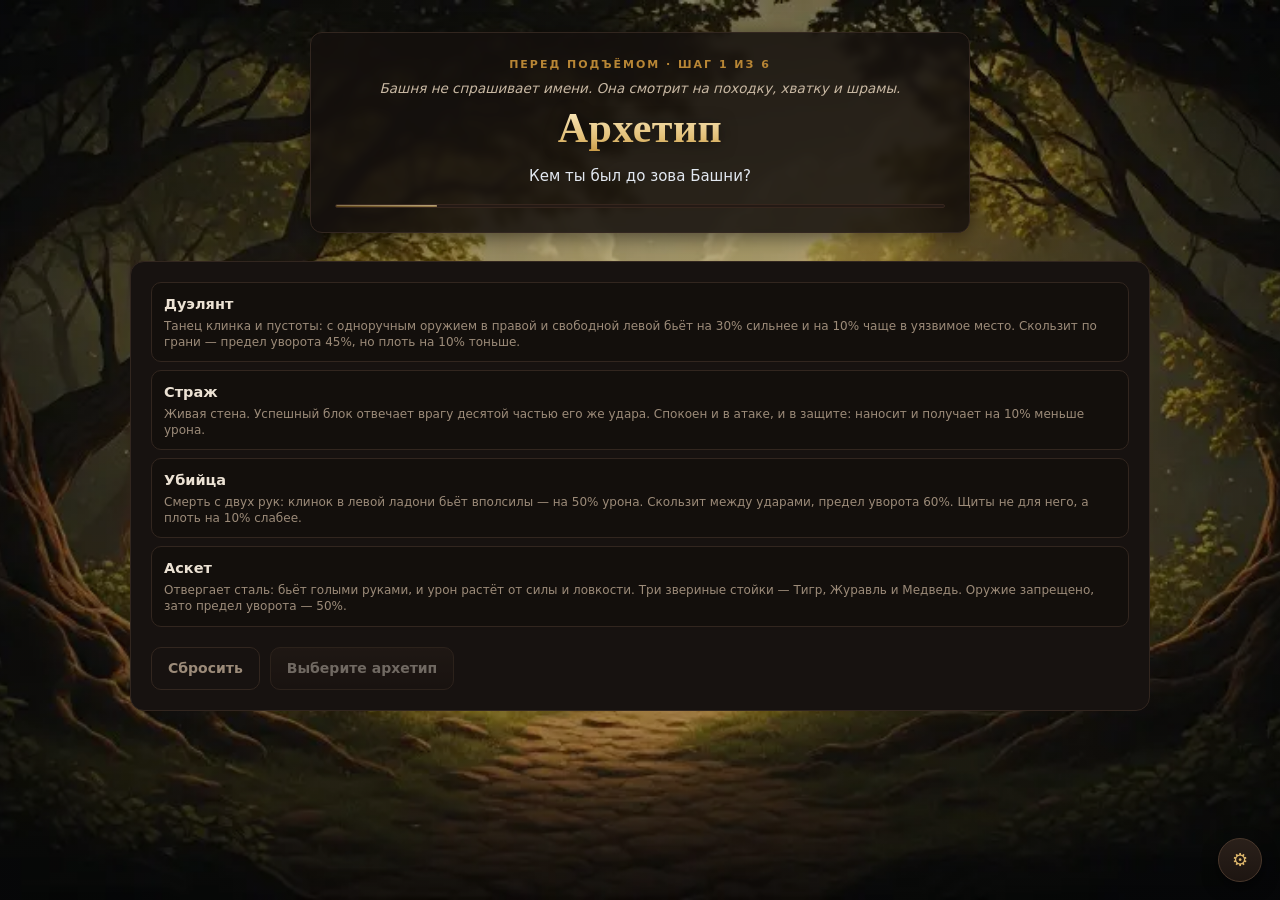
==== commit c83a56c7: "alpha 0.72" ====
--- a/index.html
+++ b/index.html
@@ -14,6 +14,7 @@
   <div class="app">
     <header class="topbar" id="topbar"></header>
     <main class="screen" id="screen"></main>
+    <button class="settings-fab" data-act="settings-open" data-tooltip="Настройки" type="button" aria-label="Настройки">⚙️</button>
   </div>
 
   <!-- Порядок важен: каждый файл опирается на предыдущий. -->
--- a/css/style.css
+++ b/css/style.css
@@ -128,10 +128,11 @@
 
 .hub-head {
   display: flex;
-  align-items: center;
+  align-items: flex-end;
   gap: 15px;
+  width: 100%;
   min-height: 100px;
-  max-width: 680px;
+  max-width: 920px;
   margin: 10px 0 30px;
 }
 
@@ -143,9 +144,90 @@
   border: 3px solid var(--gold);
 }
 
-.hub-head-text { text-align: left; }
+.hub-head-text {
+  flex: 1;
+  min-width: 0;
+  display: flex;
+  justify-content: space-between;
+  align-items: flex-end;
+  gap: 16px;
+  text-align: left;
+}
+.hub-head-copy { min-width: 0; }
 .hub-head-text h1 { margin: 0; font-size: 28px; line-height: 1.1; }
 .hub-head-text p.lead { margin: 0.5rem 0 0; color: var(--dim); font-size: 14px; }
+
+.hub-status-row { display: flex; flex-wrap: wrap; gap: 10px; align-items: center; margin-bottom: 18px; }
+
+/* Плашка спутницы в хабе — кликабельная кнопка без цены и ранга. */
+.companion-pill {
+  display: inline-flex;
+  align-items: center;
+  gap: 10px;
+  padding: 9px 14px;
+  border: 1px solid var(--line2);
+  border-radius: 999px;
+  background: linear-gradient(180deg, #241b15, #171210);
+  color: var(--text);
+  cursor: pointer;
+  transition: border-color 0.15s, background 0.15s, transform 0.15s;
+}
+.companion-pill:hover {
+  border-color: var(--gold);
+  background: linear-gradient(180deg, #2e2318, #1d1611);
+  transform: translateY(-1px);
+}
+.companion-pill-label {
+  font-size: 10.5px;
+  letter-spacing: 0.14em;
+  text-transform: uppercase;
+  color: var(--dim);
+}
+.companion-pill b { color: var(--gold2); font-size: 14px; }
+
+/* Модалка спутницы */
+.companion-modal-head { display: flex; align-items: center; gap: 15px; margin-bottom: 14px; }
+.companion-modal-head img {
+  width: 92px;
+  height: 92px;
+  flex: 0 0 92px;
+  border-radius: 12px;
+  object-fit: cover;
+  border: 1px solid var(--gold);
+  background: #1c1511;
+}
+.companion-modal-kicker {
+  display: block;
+  font-size: 10.5px;
+  letter-spacing: 0.14em;
+  text-transform: uppercase;
+  color: var(--dim);
+  margin-bottom: 2px;
+}
+.companion-modal-head h2 { margin: 0 0 4px; font-size: 22px; color: var(--gold2); }
+.companion-modal-desc {
+  margin: 0 0 14px;
+  font-size: 14px;
+  line-height: 1.55;
+  color: #d9d2c7;
+}
+.companion-modal-block {
+  padding: 11px 13px;
+  border: 1px solid var(--line);
+  border-radius: 10px;
+  background: rgba(255, 255, 255, 0.02);
+  margin-bottom: 10px;
+}
+.companion-modal-row { display: flex; justify-content: space-between; gap: 10px; margin-bottom: 6px; }
+.companion-modal-row b { color: var(--gold2); font-size: 13px; }
+.companion-modal-row span { color: var(--text); font-size: 13px; }
+.companion-modal-action { margin: 0; font-size: 14px; }
+.companion-modal-foot { display: flex; justify-content: flex-end; margin-top: 14px; }
+
+@media (max-width: 640px) {
+  .hub-head { align-items: flex-start; }
+  .hub-head-text { flex-direction: column; align-items: flex-start; }
+}
 
 /* ── Карточки локаций ───────────────────────────────────── */
 
@@ -316,13 +398,14 @@
 .bar span {
   display: block;
   height: 100%;
-  border-radius: inherit;
-  transition: width 0.3s ease-out;
-}
-
-.bar.hp span { background: linear-gradient(90deg, #7d2a22, #c2483c); }
-.bar.mana span { background: linear-gradient(90deg, #2f4f78, #5f92cc); }
-.bar.energy span { background: linear-gradient(90deg, #7a5318, #e0a84a); }
+  border-radius: 999px;
+  box-shadow: inset 0 1px 0 rgba(255, 255, 255, 0.22), inset 0 -2px 4px rgba(0, 0, 0, 0.35);
+  transition: width 0.3s ease;
+}
+
+.bar.hp span { background: linear-gradient(90deg, #8b0000, #dc143c); }
+.bar.mana span { background: linear-gradient(90deg, #1e3a8a, #3b82f6); }
+.bar.energy span { background: linear-gradient(90deg, #b8860b, #ffd700); }
 .bar.enemy span { background: linear-gradient(90deg, #5e3f12, #b07a24); }
 .bar.xp { height: 8px; }
 .bar.xp span { background: linear-gradient(90deg, #86621f, var(--gold2)); }
@@ -391,13 +474,34 @@
   display: inline-flex;
   align-items: center;
   justify-content: center;
-  font-size: 17px;
+  font-size: 18px;
   line-height: 1;
+  color: var(--gold2);
+  border-color: rgba(184, 134, 53, 0.35);
+  text-shadow: 0 0 5px rgba(223, 184, 108, 0.3);
 }
 .nav-btn.icon-btn.ok {
   border-color: #3c573f;
   background: #142016;
   box-shadow: 0 0 10px rgba(76, 175, 80, 0.35);
+}
+/* «Отдых» в топбаре: иконка-кнопка с золотым акцентом. */
+.nav-btn.icon-btn.rest-btn {
+  border-color: #6b5222;
+  background: linear-gradient(180deg, #2a2114, #1b150e);
+  color: var(--gold2);
+  box-shadow: inset 0 0 0 1px rgba(223, 184, 108, 0.12);
+}
+.nav-btn.icon-btn.rest-btn:hover {
+  border-color: var(--gold);
+  background: linear-gradient(180deg, #3a2c16, #241a0e);
+}
+/* Наведение на иконки топбара: полупрозрачное золото + рамка. */
+.nav-btn.icon-btn:hover,
+.nav-btn.icon-btn:focus-visible {
+  border-color: var(--gold);
+  background: rgba(217, 169, 75, 0.15);
+  color: var(--gold2);
 }
 
 kbd {
@@ -705,51 +809,51 @@
 .hotel-status { display: flex; flex-wrap: wrap; gap: 8px; margin-bottom: 18px; }
 .hotel-status span { padding: 6px 10px; border: 1px solid var(--line); border-radius: 999px; background: #130f0c; color: var(--dim); font-size: 12px; }
 
-.companion-grid { display: grid; grid-template-columns: repeat(3, minmax(0, 1fr)); gap: 12px; margin-bottom: 10px; }
-
-.companion-card {
+.companion-grid { display: grid; grid-template-columns: repeat(auto-fit, minmax(420px, 1fr)); gap: 12px; margin-bottom: 10px; }
+
+/* Горизонтальная карточка компаньона: портрет · инфо · действия */
+.companion-row {
+  display: flex;
+  gap: 16px;
+  align-items: center;
+  padding: 12px;
+  border: 1px solid var(--line);
+  border-radius: 12px;
+  background: linear-gradient(180deg, #191310, #14100d);
+}
+
+.companion-row.active { border-color: var(--gold); box-shadow: 0 0 0 1px rgba(217, 169, 75, 0.18); }
+
+.companion-portrait {
+  width: 80px;
+  height: 80px;
+  flex: 0 0 80px;
+  object-fit: cover;
+  border-radius: 8px;
+  border: 1px solid var(--gold);
+  background: #171210;
+}
+
+.companion-row.active .companion-portrait { box-shadow: 0 0 0 2px rgba(245, 158, 11, 0.3); }
+
+.companion-info { flex: 1; min-width: 0; display: flex; flex-direction: column; gap: 3px; }
+.companion-info h3 { margin: 0; font-size: 16px; }
+.companion-role { font-size: 11px; letter-spacing: 0.08em; text-transform: uppercase; color: var(--dim); }
+.companion-bonus { font-size: 12.5px; color: #b7ddbd; }
+
+.companion-actions {
   display: flex;
   flex-direction: column;
-  gap: 10px;
-  padding: 14px;
-  border: 1px solid var(--line);
-  border-radius: 14px;
-  background: linear-gradient(180deg, #191310, #14100d);
-}
-
-.companion-card.active { border-color: var(--gold); box-shadow: 0 0 0 1px rgba(217, 169, 75, 0.18); }
-.companion-head { display: flex; align-items: center; gap: 10px; }
-
-.companion-portrait {
-  width: 150px;
-  height: 150px;
-  border-radius: 10px;
-  object-fit: cover;
+  align-items: flex-end;
+  gap: 8px;
+  text-align: right;
   flex-shrink: 0;
-  border: 2px solid rgba(245, 158, 11, 0.4);
-  background: #171210;
-}
-
-.companion-card.active .companion-portrait { border-color: #f59e0b; box-shadow: 0 0 0 2px rgba(245, 158, 11, 0.3); }
+}
+.companion-actions .price { white-space: nowrap; }
+.companion-actions .price small { color: var(--dim); font-size: 11px; }
+.companion-current { align-self: flex-start; }
+
 .companion-icon { display: grid; place-items: center; width: 44px; height: 44px; flex: 0 0 44px; border: 1px solid var(--line2); border-radius: 12px; background: radial-gradient(circle at 30% 20%, #3a2618, #150f0c); font-size: 22px; }
-.companion-name { flex: 1; min-width: 0; }
-.companion-name h3 { font-size: 16px; }
-.companion-role { font-size: 11px; letter-spacing: 0.08em; text-transform: uppercase; color: var(--dim); }
-.companion-buff { display: block; margin-top: 3px; font-size: 12px; color: #b7ddbd; }
-.companion-card .badge { align-self: flex-start; }
-
-.companion-card .item-desc {
-  font-size: 12.5px;
-  line-height: 1.45;
-  color: var(--dim);
-  flex: 1;
-  overflow-y: auto;
-  max-height: 140px;
-  scrollbar-width: thin;
-  scrollbar-color: #4a382c #171210;
-}
-
-.companion-foot { display: flex; align-items: center; justify-content: space-between; gap: 8px; margin-top: auto; padding-top: 4px; }
 .buff-chip { border-color: #3c573f; color: #a9d3b1; }
 
 .companion-note {
@@ -806,6 +910,36 @@
 
 .create-head .lead { font-size: 15px; }
 .create-head .lore { margin: 4px auto 0; max-width: 560px; font-style: italic; font-size: 13.5px; line-height: 1.5; color: #83725f; }
+
+/* Читаемая панель поверх фонового леса */
+.create-panel {
+  width: 100%;
+  padding: 24px;
+  background: rgba(20, 16, 14, 0.85);
+  border: 1px solid var(--line);
+  border-radius: 12px;
+  box-shadow: 0 4px 20px rgba(0, 0, 0, 0.5);
+  -webkit-backdrop-filter: blur(4px);
+  backdrop-filter: blur(4px);
+}
+.create-panel h1 {
+  color: var(--text); /* fallback, если background-clip не поддерживается */
+  background: linear-gradient(180deg, #fff1cc, #e2bf77 70%, #c99a45);
+  -webkit-background-clip: text;
+  background-clip: text;
+  -webkit-text-fill-color: transparent;
+  filter: drop-shadow(0 2px 8px rgba(0, 0, 0, 0.55));
+}
+.create-panel .lead { color: #e2e8f0; line-height: 1.6; }
+.create-panel .lore { color: #c9b9a4; }
+.create-panel .bar {
+  width: 100%;
+  max-width: 100%;
+  margin-left: 0;
+  margin-right: 0;
+  flex-shrink: 0;
+}
+
 .create-grid { display: grid; grid-template-columns: minmax(0, 1.05fr) minmax(0, 1fr); gap: 20px; align-items: start; }
 .field { display: flex; flex-direction: column; gap: 6px; margin-bottom: 18px; }
 .field label { font-size: 11px; letter-spacing: 0.14em; text-transform: uppercase; color: var(--dim); }
@@ -828,7 +962,7 @@
 .gender-toggle { display: grid; grid-template-columns: 1fr 1fr; gap: 8px; }
 .gender-toggle .btn.selected { border-color: var(--gold); color: var(--gold2); box-shadow: 0 0 0 2px rgba(217, 169, 75, 0.22); }
 
-.portrait-picker { display: grid; grid-template-columns: repeat(3, minmax(0, 1fr)); gap: 8px; }
+.portrait-picker { display: grid; grid-template-columns: repeat(var(--portrait-count, 3), minmax(0, 1fr)); gap: 8px; }
 
 .portrait-option {
   position: relative;
@@ -872,7 +1006,6 @@
 
 .archetype-card:hover { border-color: var(--gold2); transform: translateY(-1px); }
 .archetype-card.selected { border-color: var(--gold); background: linear-gradient(180deg, #241a0e, #16110d); box-shadow: 0 0 0 2px rgba(217, 169, 75, 0.18); }
-.archetype-icon { flex: 0 0 auto; font-size: 24px; line-height: 1.1; }
 .archetype-body { display: flex; flex-direction: column; gap: 2px; min-width: 0; }
 .archetype-body b { font-size: 14.5px; }
 .archetype-body span { color: var(--dim); font-size: 12px; line-height: 1.35; }
@@ -897,11 +1030,12 @@
 .preview-archetype span { color: var(--dim); font-size: 12px; line-height: 1.35; }
 .preview-archetype.empty { border-style: dashed; color: var(--dim); }
 
-.preview-portrait { position: relative; width: min(210px, 76%); margin: 0 auto 20px; border: 1px solid var(--line2); border-radius: 12px; background: #0d0907; box-shadow: 0 12px 28px rgba(0, 0, 0, 0.4); overflow: hidden; }
-.preview-portrait img { display: block; width: 100%; }
-.preview-portrait-caption { position: absolute; right: 0; bottom: 0; left: 0; display: flex; flex-direction: column; gap: 1px; padding: 22px 12px 10px; background: linear-gradient(180deg, transparent, rgba(8, 5, 4, 0.94)); }
-.preview-portrait-caption b { font-family: Georgia, "Palatino Linotype", serif; font-size: 16px; }
-.preview-portrait-caption span { font-size: 10.5px; letter-spacing: 0.1em; text-transform: uppercase; color: var(--dim); }
+.preview-portrait { position: relative; width: min(210px, 76%); aspect-ratio: 3 / 4; margin: 0 auto 20px; border: 1px solid var(--line2); border-radius: 12px; background: #0d0907; box-shadow: 0 12px 28px rgba(0, 0, 0, 0.4); overflow: hidden; }
+.preview-portrait img { display: block; width: 100%; height: 100%; object-fit: cover; object-position: 50% 18%; }
+
+.preview-name-field { margin: 0 0 18px; }
+.preview-name-field .name-input { background: rgba(13, 9, 7, 0.92); }
+.preview-name-field .name-input:hover { border-color: var(--line2); }
 
 .points-bar { display: flex; align-items: center; justify-content: space-between; gap: 10px; margin-bottom: 12px; padding: 11px 14px; border: 1px dashed var(--line2); border-radius: 10px; color: var(--dim); font-size: 13px; }
 .points-bar b { color: var(--gold2); font-size: 18px; letter-spacing: 0.02em; }
@@ -983,16 +1117,35 @@
 
 .doll-panel-head { display: flex; align-items: baseline; justify-content: space-between; gap: 10px; }
 .doll-stage { position: relative; }
-.paper-doll { display: grid; grid-template-columns: 64px minmax(0, 1fr) 64px; gap: 12px; align-items: center; margin-bottom: 10px; }
+.paper-doll { display: grid; grid-template-columns: 104px minmax(0, 1fr) 104px; gap: 10px; align-items: center; margin-bottom: 10px; }
 .doll-col { display: flex; flex-direction: column; gap: 7px; }
 
-.doll-slot { display: flex; flex-direction: column; align-items: center; justify-content: center; gap: 2px; width: 100%; aspect-ratio: 1; padding: 3px; border: 1px solid var(--line); border-radius: 9px; background: linear-gradient(180deg, #1a1411, #100c0a); color: var(--dim); cursor: pointer; transition: border-color 0.15s, background 0.15s, transform 0.15s; }
+/* Слот = квадрат-кнопка + подпись рядом (снаружи кнопки). */
+.doll-slot-wrapper { display: flex; align-items: center; gap: 6px; min-width: 0; }
+/* Левые слоты: квадрат, справа от него подпись (к портрету). */
+.doll-left .doll-slot-wrapper { flex-direction: row-reverse; }
+/* Правые слоты: подпись слева (к портрету), справа квадрат. */
+.doll-right .doll-slot-wrapper { flex-direction: row; }
+.slot-label {
+  flex: 0 0 46px;
+  width: 46px;
+  padding: 0;
+  border: 0;
+  background: none;
+  font-size: 9px;
+  line-height: 1.15;
+  letter-spacing: 0.04em;
+  text-transform: uppercase;
+  text-align: center;
+  color: var(--dim);
+  overflow-wrap: anywhere;
+}
+
+.doll-slot { position: relative; flex: 0 0 auto; width: 52px; height: 52px; padding: 0; overflow: hidden; border: 1px solid var(--line); border-radius: 9px; background: linear-gradient(180deg, #1a1411, #100c0a); color: var(--dim); cursor: pointer; transition: border-color 0.15s, background 0.15s, transform 0.15s; }
 .doll-slot:hover, .doll-slot.open { border-color: var(--gold); background: #241a0e; transform: translateY(-1px); }
 .doll-slot.filled { border-color: #4a382c; }
-.doll-slot .slot-glyph { font-size: 19px; line-height: 1; }
-.doll-slot.filled .slot-glyph { font-size: 22px; filter: drop-shadow(0 2px 4px rgba(0, 0, 0, 0.5)); }
-.doll-slot .slot-caption { max-width: 100%; overflow: hidden; text-overflow: ellipsis; white-space: nowrap; font-size: 7.5px; letter-spacing: 0.05em; text-transform: uppercase; color: #8a7866; }
-.doll-slot.filled .slot-caption { color: var(--gold2); }
+.doll-slot img { display: block; width: 100%; height: 100%; object-fit: cover; border-radius: inherit; }
+.doll-slot.filled::after { content: ""; position: absolute; inset: 0; border-radius: inherit; box-shadow: inset 0 0 0 1px rgba(0, 0, 0, 0.35); pointer-events: none; }
 .doll-center { display: flex; flex-direction: column; align-items: center; gap: 8px; min-width: 0; }
 .doll-figure { position: relative; width: 100%; max-width: 250px; border: 1px solid var(--line2); border-radius: 14px; background: radial-gradient(circle at 50% 25%, #2a1e14, #0d0907 70%); box-shadow: 0 14px 30px rgba(0, 0, 0, 0.4); overflow: hidden; }
 .doll-figure > img { display: block; width: 100%; }
@@ -1088,7 +1241,7 @@
 .fighter { display: flex; gap: 14px; padding: 10px !important; border: 1px solid var(--line); border-radius: 14px; background: linear-gradient(180deg, #191310, #130e0b); overflow: hidden; }
 .hero-fighter { border-color: #3c4a35; }
 .enemy-fighter { border-color: #4d3226; }
-.enemy-fighter.dead { opacity: 0.5; filter: grayscale(0.7); }
+.enemy-fighter.dead { opacity: 0; transform: scale(0.9); transition: opacity 0.5s ease, transform 0.5s ease; }
 /* Ряд бейджей врага: отдельно от имени, с переносом и мелкими чипами. */
 .enemy-badges { display: flex; flex-wrap: wrap; gap: 4px; margin-bottom: 6px; }
 .enemy-badges .chip { font-size: 10px; padding: 1px 6px; line-height: 1.5; }
@@ -1217,6 +1370,38 @@
   white-space: normal;
   line-height: 1.3;
 }
+/* Встроенный диалог: полоса не меняет высоту при переходе между узлами. */
+.npc-inline-dialogue { min-height: 154px; }
+.npc-inline-text {
+  max-height: 190px;
+  overflow-y: auto;
+  padding-right: 4px;
+  scrollbar-width: thin;
+}
+.npc-inline-actions {
+  display: flex;
+  flex-direction: column;
+  gap: 10px;
+  flex: 0 0 clamp(300px, 38%, 420px);
+  width: clamp(300px, 38%, 420px);
+  max-width: 100%;
+}
+.npc-inline-options { display: flex; flex-direction: column; gap: 8px; }
+.npc-inline-options .btn {
+  width: 100%;
+  justify-content: flex-start;
+  text-align: left;
+  white-space: normal;
+  line-height: 1.3;
+  min-height: 38px;
+}
+.npc-inline-footer {
+  display: flex;
+  gap: 8px;
+  flex-wrap: wrap;
+  padding-top: 10px;
+  border-top: 1px solid var(--line);
+}
 .npc-dialogue-text .npc-name.npc-name-lg { font-size: 1.1rem; color: var(--gold2); margin-bottom: 10px; }
 .npc-dialogue-text .npc-dialogue.npc-dialogue-lg { font-size: 1.05rem; line-height: 1.5; }
 .npc-action-grid .shop-tab,
@@ -1246,6 +1431,533 @@
   .npc-action-grid { flex: 1 1 100%; width: 100%; }
   .npc-story-actions { flex: 1 1 100%; width: 100%; }
   .npc-story-actions .btn { justify-content: center; text-align: center; }
+  .npc-inline-actions { flex: 1 1 100%; width: 100%; }
+  .npc-inline-options .btn { justify-content: center; text-align: center; }
+  .npc-inline-text { max-height: 160px; }
+  .npc-inline-footer { justify-content: center; }
+}
+
+/* ── Кинематографичная сцена диалога NPC ─────────────────────── */
+.dialog-scene {
+  position: relative;
+  overflow: hidden;
+  background: #0a0807;
+  border: 1px solid var(--gold);
+  border-radius: 12px;
+  padding: 20px;
+  display: flex;
+  gap: 20px;
+  width: 100%;
+  box-sizing: border-box;
+  margin-bottom: 18px;
+}
+.dialog-scene-modal {
+  width: min(760px, 100%);
+  max-width: 760px;
+  margin-bottom: 0;
+  text-align: left;
+}
+.dialog-portrait {
+  width: 200px;
+  height: 200px;
+  object-fit: cover;
+  border-radius: 12px;
+  border: 2px solid var(--gold);
+  flex: 0 0 200px;
+  background: #171210;
+}
+.dialog-content {
+  flex: 1;
+  display: flex;
+  flex-direction: column;
+  justify-content: center;
+  min-width: 0;
+}
+.dialog-heading {
+  display: flex;
+  align-items: baseline;
+  gap: 10px;
+  flex-wrap: wrap;
+  margin-bottom: 8px;
+}
+.dialog-heading .npc-name {
+  margin: 0;
+  font-size: 1.05rem;
+  font-weight: 700;
+  text-transform: uppercase;
+  letter-spacing: 0.05em;
+  color: var(--gold);
+}
+.dialog-text {
+  font-size: 16px;
+  line-height: 1.6;
+  color: #e2e8f0;
+  font-style: italic;
+  margin-bottom: 20px;
+}
+.dialog-options {
+  display: flex;
+  flex-direction: column;
+  gap: 8px;
+}
+.dialog-option-btn {
+  background: rgba(217, 169, 75, 0.1);
+  border: 1px solid var(--gold2);
+  color: var(--gold2);
+  padding: 10px 16px;
+  border-radius: 6px;
+  cursor: pointer;
+  text-align: left;
+  transition: background 0.2s;
+}
+.dialog-option-btn:hover {
+  background: rgba(217, 169, 75, 0.25);
+}
+.dialog-option-btn.mood-good { color: #a9d3b1; border-color: #4caf50; }
+.dialog-option-btn.mood-bad { color: #e07070; border-color: #c2483c; }
+
+@media (max-width: 680px) {
+  .dialog-scene { flex-direction: column; align-items: center; padding: 14px; gap: 12px; }
+  .dialog-portrait { width: 120px; height: 120px; flex: 0 0 120px; }
+  .dialog-content { width: 100%; }
+  .dialog-text { font-size: 15px; margin-bottom: 14px; }
+  .dialog-option-btn { width: 100%; text-align: center; }
+}
+
+/* ── Универсальный диалог и торговля в стиле Mount & Blade ─────── */
+.mnb-dialog-wrapper {
+  max-width: 1000px;
+  margin: 0 auto;
+  display: flex;
+  flex-direction: column;
+  gap: 10px;
+  width: 100%;
+  box-sizing: border-box;
+  padding: 12px;
+  background: rgba(20, 16, 14, 0.95);
+  border: 1px solid var(--gold);
+  box-shadow: 0 10px 30px rgba(0, 0, 0, 0.8);
+  color: var(--text);
+}
+.mnb-dialog-overlay {
+  padding: 18px;
+}
+.mnb-dialog-top {
+  display: flex;
+  gap: 10px;
+  height: 350px;
+}
+.mnb-portrait {
+  width: 250px;
+  height: 100%;
+  flex: 0 0 250px;
+  object-fit: cover;
+  border: 2px solid #3a2a1a;
+  background: #1a120b;
+  box-sizing: border-box;
+}
+/* Портрет героя справа: зеркальное отражение левого NPC-портрета. */
+.mnb-hero-portrait {
+  transform: scaleX(-1);
+  border-color: var(--line2);
+}
+.mnb-parchment {
+  flex: 1;
+  background: transparent;
+  color: var(--text);
+  padding: 24px 30px;
+  border: none;
+  box-shadow: none;
+  position: relative;
+  box-sizing: border-box;
+  overflow-y: auto;
+  min-width: 0;
+}
+.mnb-npc-name {
+  color: var(--gold2);
+  font-weight: bold;
+  margin-bottom: 15px;
+  font-size: 16px;
+}
+.mnb-text {
+  font-size: 18px;
+  line-height: 1.6;
+  color: #e2e8f0;
+  font-style: italic;
+}
+.mnb-dialog-bottom {
+  display: flex;
+  flex-direction: column;
+  gap: 4px;
+}
+.mnb-option-btn {
+  width: 100%;
+  background: rgba(217, 169, 75, 0.05);
+  color: var(--text);
+  border: 1px solid var(--line);
+  border-radius: 4px;
+  padding: 8px;
+  font-size: 16px;
+  text-align: center;
+  cursor: pointer;
+  position: relative;
+  display: block;
+  box-sizing: border-box;
+  transition: background 0.15s, border-color 0.15s;
+}
+.mnb-option-btn:hover:not(:disabled) {
+  background: rgba(217, 169, 75, 0.15);
+  border-color: var(--gold);
+}
+.mnb-option-btn.mood-good {
+  border-color: #4caf50;
+}
+.mnb-option-btn.mood-bad {
+  border-color: #c2483c;
+}
+.mnb-option-btn:disabled {
+  opacity: 0.55;
+  cursor: not-allowed;
+}
+
+.mnb-trade-page {
+  position: relative;
+  z-index: 2;
+  max-width: 1200px;
+  margin: 0 auto;
+  padding: 18px 20px 30px;
+  box-sizing: border-box;
+}
+.mnb-trade-page-head {
+  display: flex;
+  align-items: baseline;
+  gap: 12px;
+  flex-wrap: wrap;
+  margin-bottom: 10px;
+  color: #e8dcc0;
+}
+.mnb-trade-page-head h2 {
+  margin: 0;
+  color: var(--gold2);
+}
+.mnb-trade-wrapper {
+  display: grid;
+  grid-template-columns: minmax(0, 1fr) 360px minmax(0, 1fr);
+  gap: 15px;
+  background: rgba(20, 16, 14, 0.95);
+  border: 1px solid var(--gold);
+  box-shadow: 0 10px 30px rgba(0, 0, 0, 0.8);
+  padding: 15px;
+  color: var(--text);
+}
+.mnb-trade-col {
+  display: flex;
+  flex-direction: column;
+  gap: 8px;
+  max-height: 600px;
+  overflow-y: auto;
+}
+.mnb-trade-col.center {
+  align-items: center;
+  text-align: center;
+  overflow: hidden;
+  justify-content: flex-start;
+}
+.mnb-trade-col-title {
+  font-weight: bold;
+  color: var(--gold2);
+  font-size: 15px;
+  border-bottom: 1px solid var(--line);
+  padding-bottom: 6px;
+  margin-bottom: 2px;
+}
+.mnb-trade-item {
+  display: flex;
+  justify-content: space-between;
+  padding: 4px;
+  border-bottom: 1px solid var(--line);
+  cursor: pointer;
+}
+.mnb-trade-item:hover {
+  background: rgba(217, 169, 75, 0.12);
+}
+.mnb-trade-item.disabled {
+  opacity: 0.5;
+}
+.mnb-trade-item-name {
+  display: inline-flex;
+  align-items: center;
+  gap: 6px;
+  min-width: 0;
+}
+.mnb-trade-item-name span {
+  overflow: hidden;
+  text-overflow: ellipsis;
+  white-space: nowrap;
+}
+.mnb-trade-item-price {
+  white-space: nowrap;
+  font-weight: bold;
+}
+.mnb-portrait-small {
+  width: 150px;
+  height: 180px;
+  object-fit: cover;
+  border: 1px solid var(--gold);
+  background: #1a120b;
+  margin-bottom: 8px;
+}
+/* Наковальня в центре крафта вместо портрета NPC. */
+.trade-npc-portrait {
+  width: 160px;
+  max-width: 100%;
+  height: auto;
+  object-fit: contain;
+  filter: drop-shadow(0 8px 18px rgba(0, 0, 0, 0.6));
+  margin: 12px 0 18px;
+}
+.mnb-trade-npc-name {
+  font-weight: bold;
+  color: var(--gold2);
+  font-size: 15px;
+  margin-bottom: 6px;
+}
+.mnb-trade-gold {
+  font-size: 14px;
+  margin-bottom: 4px;
+}
+.mnb-trade-close {
+  margin-top: auto;
+  width: 100%;
+  background: rgba(217, 169, 75, 0.05);
+  color: var(--text);
+  border: 1px solid var(--line);
+  border-radius: 4px;
+}
+.mnb-trade-close:hover:not(:disabled) {
+  background: rgba(217, 169, 75, 0.15);
+  border-color: var(--gold);
+  color: var(--text);
+}
+.mnb-trade-empty {
+  font-style: italic;
+  opacity: 0.65;
+  padding: 8px 4px;
+}
+.mnb-trade-filters {
+  display: flex;
+  flex-wrap: wrap;
+  gap: 8px;
+  margin-bottom: 10px;
+}
+/* Вторая строка фильтров: подкатегории оружия/брони. */
+.mnb-trade-subfilters {
+  margin-top: -2px;
+  margin-bottom: 12px;
+  padding-left: 10px;
+  border-left: 2px solid var(--line2);
+}
+.mnb-trade-subfilters .shop-tab {
+  padding: 3px 10px;
+  font-size: 12px;
+}
+
+/* Полная кукла в центре торговли: как на экране Героя — слоты вокруг
+   портрета, все 16 слотов в режиме просмотра. */
+.trade-doll {
+  width: 100%;
+  margin-bottom: 4px;
+  flex: 1;
+  display: flex;
+  align-items: center;
+  justify-content: center;
+}
+.trade-doll .paper-doll {
+  display: grid;
+  grid-template-columns: 100px minmax(0, 1fr) 100px;
+  gap: 6px;
+  align-items: center;
+  margin-bottom: 0;
+  width: 100%;
+}
+.trade-doll .doll-center {
+  gap: 6px;
+}
+.trade-doll .doll-figure {
+  max-width: 118px;
+  border-radius: 10px;
+  box-shadow: none;
+}
+.trade-doll .doll-name b { font-size: 13px; }
+.trade-doll .doll-name span { font-size: 9.5px; }
+.trade-doll .doll-col {
+  display: flex;
+  flex-direction: column;
+  gap: 4px;
+}
+.trade-doll .doll-slot-wrapper {
+  flex-direction: column;
+  align-items: center;
+  gap: 1px;
+  min-width: 0;
+}
+.trade-doll .slot-label {
+  flex: 0 0 auto;
+  width: 100%;
+  max-width: 100%;
+  font-size: 9px;
+  line-height: 1.1;
+  text-align: center;
+  white-space: nowrap;
+  overflow: hidden;
+  text-overflow: ellipsis;
+}
+.trade-doll .doll-slot {
+  width: 38px;
+  height: 38px;
+  border-radius: 7px;
+  cursor: default;
+}
+.trade-doll .doll-slot:disabled {
+  opacity: 1;
+}
+.trade-doll .doll-slot:disabled:hover {
+  transform: none;
+  border-color: var(--line);
+  background: linear-gradient(180deg, #1a1411, #100c0a);
+}
+.trade-doll .doll-slot.filled:disabled:hover {
+  border-color: #4a382c;
+}
+
+/* Список тем внутри диалогового окна. */
+.mnb-topic-reply {
+  background: rgba(0, 0, 0, 0.3);
+  border: 1px solid var(--line);
+  border-radius: 6px;
+  padding: 10px 12px;
+  margin-bottom: 6px;
+}
+.mnb-topic-reply p {
+  margin: 0 0 4px;
+  color: #e2e8f0;
+  font-style: italic;
+}
+.mnb-topic-list {
+  display: flex;
+  flex-direction: column;
+  gap: 4px;
+}
+
+/* Экран лавки в режиме диалога/торговли/крафта: товарный UI не рендерится,
+   поэтому пергамент и кнопки занимают собственную изолированную область. */
+.mnb-interaction-page {
+  position: relative;
+  z-index: 2;
+  max-width: 1200px;
+  margin: 0 auto;
+  padding: 8px 20px 32px;
+  box-sizing: border-box;
+}
+.mnb-interaction-page .mnb-dialog-wrapper { margin-top: 8px; }
+.mnb-dialog-overlay {
+  align-items: center;
+  overflow-y: auto;
+  padding: 18px;
+}
+.mnb-dialog-overlay .mnb-dialog-wrapper {
+  width: min(1000px, 100%);
+  margin: auto;
+}
+.mnb-interaction-overlay {
+  align-items: center;
+  overflow-y: auto;
+  padding: 18px;
+}
+.mnb-interaction-modal {
+  width: min(1200px, 100%);
+  max-height: calc(100vh - 36px);
+  overflow-y: auto;
+  box-sizing: border-box;
+}
+.mnb-interaction-modal-head {
+  display: flex;
+  align-items: baseline;
+  justify-content: space-between;
+  gap: 12px;
+  flex-wrap: wrap;
+  margin-bottom: 8px;
+  color: #e8dcc0;
+}
+.mnb-interaction-modal-head h2 {
+  margin: 0;
+  color: var(--gold2);
+}
+
+/* Крафт: те же три колонки, что и торговля. */
+.mnb-craft-wrapper .mnb-trade-col.right { gap: 4px; }
+.mnb-craft-row {
+  display: grid;
+  grid-template-columns: 38px minmax(0, 1fr) auto;
+  gap: 8px;
+  align-items: center;
+  padding: 8px 4px;
+  border-bottom: 1px solid var(--line);
+}
+.mnb-craft-row.lack { opacity: 0.62; }
+.mnb-craft-icon {
+  display: flex;
+  align-items: center;
+  justify-content: center;
+}
+.mnb-craft-main { min-width: 0; }
+.mnb-craft-name {
+  font-weight: bold;
+  color: var(--gold2);
+  font-size: 14px;
+  line-height: 1.25;
+}
+.mnb-craft-materials {
+  display: flex;
+  flex-wrap: wrap;
+  gap: 4px;
+  margin-top: 4px;
+}
+.mnb-craft-materials .chip { font-size: 11px; padding: 2px 5px; }
+.mnb-craft-btn {
+  background: rgba(217, 169, 75, 0.05);
+  color: var(--text);
+  border: 1px solid var(--line);
+  border-radius: 4px;
+  white-space: nowrap;
+}
+.mnb-craft-btn:hover:not(:disabled) {
+  background: rgba(217, 169, 75, 0.15);
+  border-color: var(--gold);
+  color: var(--text);
+}
+.mnb-craft-res {
+  display: flex;
+  align-items: center;
+  justify-content: space-between;
+  gap: 8px;
+  padding: 5px 4px;
+  border-bottom: 1px solid var(--line);
+  font-size: 14px;
+}
+
+@media (max-width: 760px) {
+  .mnb-dialog-top { height: auto; flex-direction: column; }
+  .mnb-portrait,
+  .mnb-hero-portrait { width: 100%; height: 140px; flex: 0 0 140px; }
+  .mnb-parchment { order: -1; padding: 18px; }
+  .mnb-text { font-size: 16px; }
+  .mnb-trade-wrapper { grid-template-columns: 1fr; }
+  .mnb-trade-col { max-height: none; overflow-y: visible; }
+  .mnb-trade-col.center { order: -1; }
+  .mnb-trade-close { margin-top: 8px; }
+  .mnb-craft-row { grid-template-columns: 32px minmax(0, 1fr); }
+  .mnb-craft-btn { grid-column: 1 / -1; justify-self: stretch; }
 }
 
 /* Панель продажи: чекбоксы */
@@ -1318,6 +2030,64 @@
 .result-loot li b { margin-left: auto; color: var(--gold2); }
 .result-card .btn { margin-top: 16px; min-width: 180px; }
 
+/* ── Подтверждение покупки ───────────────────────────────── */
+.confirm-modal {
+  width: min(420px, 100%);
+  padding: 24px;
+  border-color: var(--gold);
+  text-align: center;
+}
+.confirm-modal h2 {
+  margin: 0 0 12px;
+  font-size: 22px;
+  color: var(--gold2);
+}
+.confirm-text {
+  margin: 0 0 20px;
+  color: var(--text);
+  font-size: 15px;
+  line-height: 1.5;
+}
+.confirm-text b {
+  color: var(--gold2);
+}
+.confirm-actions {
+  display: flex;
+  justify-content: center;
+  gap: 10px;
+}
+.confirm-actions .btn {
+  margin-top: 0;
+  min-width: 120px;
+}
+
+/* ── Вступительная сцена с Тимми ─────────────────────────── */
+/* Полноэкранный слой перекрывает топбар и кнопки под диалогом. */
+.intro-overlay {
+  position: fixed;
+  inset: 0;
+  z-index: 300;
+  display: grid;
+  place-items: center;
+  padding: 20px;
+  overflow-y: auto;
+  background: rgba(6, 4, 3, 0.88);
+  backdrop-filter: blur(4px);
+  animation: fade-in 0.25s ease;
+}
+.intro-overlay .result-overlay {
+  position: static;
+  inset: auto;
+  z-index: auto;
+  display: block;
+  width: 100%;
+  padding: 0;
+  background: none;
+  backdrop-filter: none;
+}
+.intro-overlay .result-card { width: min(560px, 100%); }
+.intro-overlay .dialog-option { margin-top: 0; min-width: 0; }
+
 /* ── Тост ───────────────────────────────────────────────── */
 
 .toast { position: fixed; top: 88px; left: 50%; z-index: 200; transform: translate(-50%, -12px); max-width: min(520px, calc(100vw - 32px)); padding: 11px 18px; border: 1px solid var(--line2); border-radius: 10px; background: #1e1714; box-shadow: var(--shadow); font-size: 13.5px; opacity: 0; pointer-events: none; transition: opacity 0.18s, transform 0.18s; }
@@ -1333,6 +2103,29 @@
 .inventory-grid { display: grid; grid-template-columns: repeat(5, 1fr); gap: 8px; }
 .inv-slot { position: relative; display: grid; place-items: center; aspect-ratio: 1; min-height: 56px; padding: 6px; border: 1px solid var(--line); border-radius: 10px; background: #130f0c; cursor: pointer; transition: border-color 0.12s, background 0.12s; }
 .inv-slot:hover { border-color: var(--gold); background: #1c1510; }
+
+/* Мультивыбор предметов в сумке: чекбокс поверх иконки + панель продажи. */
+.inv-cell { position: relative; aspect-ratio: 1; }
+.inv-cell .inv-slot { width: 100%; height: 100%; }
+.inv-check {
+  position: absolute;
+  top: 3px;
+  left: 3px;
+  z-index: 2;
+  width: 15px;
+  height: 15px;
+  margin: 0;
+  accent-color: var(--gold);
+  cursor: pointer;
+}
+.inv-check:disabled { opacity: 0.35; cursor: not-allowed; }
+.inv-cell.selected .inv-slot {
+  border-color: var(--gold);
+  background: #241a0e;
+  box-shadow: 0 0 0 1px rgba(184, 134, 53, 0.6);
+}
+.inv-bulk { display: flex; align-items: center; justify-content: space-between; gap: 10px; flex-wrap: wrap; margin-top: 12px; }
+.inv-bulk-count { font-size: 12px; color: var(--dim); }
 .inv-durability { position: absolute; right: 5px; bottom: 4px; font-size: 10px; line-height: 1; color: var(--dim); }
 .inv-durability.broken { color: #e0605c; }
 
@@ -1445,12 +2238,38 @@
   pointer-events: none;
 }
 
-/* Слой затемнения поверх картинки */
-.screen-bg::before {
-  content: "";
+/* Универсальный затемняющий градиент поверх фонового изображения.
+   Живёт внутри .screen-bg / .hero-bg / .floor-card, поэтому клики
+   проходят сквозь него (pointer-events: none). */
+.bg-overlay {
   position: absolute;
   inset: 0;
-  background: rgba(10, 8, 7, 0.5);
+  z-index: 0;
+  pointer-events: none;
+  background: linear-gradient(
+    to bottom,
+    rgba(10, 8, 7, 0.7) 0%,
+    rgba(10, 8, 7, 0.4) 50%,
+    rgba(10, 8, 7, 0.9) 100%
+  );
+}
+
+/* Контент экранов — отдельный слой над фоном и градиентом. */
+.screen > .subhead,
+.screen > .hub,
+.screen > .locations,
+.screen > .hall-npcs,
+.screen > .hall-shell,
+.screen > .floors,
+.screen > .tower-controls,
+.screen > .banner,
+.screen > .lead,
+.screen > .npc-dialogue-bar,
+.screen > .shop-group,
+.screen > .hero-grid,
+.screen > .panel {
+  position: relative;
+  z-index: 1;
 }
 
 .hero-bg {
@@ -1533,15 +2352,16 @@
   margin-bottom: 8px;
 }
 .bar span {
-  box-shadow: inset 0 0 8px rgba(255, 255, 255, 0.4), 0 0 5px rgba(0, 0, 0, 0.6);
-  transition: width 0.3s ease-out, background 0.3s ease;
+  border-radius: 999px;
+  box-shadow: inset 0 1px 0 rgba(255, 255, 255, 0.24), inset 0 -2px 5px rgba(0, 0, 0, 0.4);
+  transition: width 0.3s ease, background 0.3s ease;
 }
 
 .bar.hp span { 
-  background: linear-gradient(90deg, #8a1c14, #e03a2e); 
+  background: linear-gradient(90deg, #8b0000, #dc143c); 
 }
 .bar.mana span { 
-  background: linear-gradient(90deg, #1e3a63, #4a8cf7); 
+  background: linear-gradient(90deg, #1e3a8a, #3b82f6); 
 }
 
 /* Пульсация полоски врага, если у него мало HP (меньше 30%) */
@@ -1686,10 +2506,9 @@
   .item-grid { grid-template-columns: 1fr; }
   .portrait-picker { gap: 6px; }
   .preview-portrait { width: min(190px, 70%); }
-  .paper-doll { grid-template-columns: 52px minmax(0, 1fr) 52px; gap: 7px; }
-  .doll-slot { border-radius: 8px; }
-  .doll-slot .slot-caption { display: none; }
-  .doll-slot .slot-glyph, .doll-slot.filled .slot-glyph { font-size: 20px; }
+  .paper-doll { grid-template-columns: 44px minmax(0, 1fr) 44px; gap: 7px; }
+  .doll-slot { width: 44px; height: 44px; border-radius: 8px; }
+  .slot-label { display: none; }
   .doll-figure { max-width: 220px; }
   .shop-tab { flex: 1 1 auto; }
   .mob-row, .boss-row { grid-template-columns: 40px minmax(0, 1fr); }
@@ -2749,41 +3568,82 @@
   filter: sepia(1) hue-rotate(-12deg);
 }
 
-/* Ряд NPC: Иван (диалог) + Тимми (советы) */
+/* Ряд NPC: Иван (диалог) + Тимми (советы) — две равные карточки */
 .hall-npcs { display: flex; flex-wrap: wrap; align-items: stretch; gap: 18px; }
-.hall-npcs .npc-dialogue-bar { flex: 1 1 460px; margin-bottom: 0; }
-.timmy-card {
-  flex: 1 1 260px; max-width: 360px;
-  display: flex; gap: 14px; align-items: center;
-  padding: 16px 18px;
+.hall-npcs > .npc-dialogue-bar {
+  flex: 1 1 0;
+  min-width: 0;
+  max-width: none;
+  align-self: stretch;
+  align-items: flex-start;
+  padding: 16px;
   background: rgba(18, 13, 11, 0.85);
-  border: 1px solid var(--line); border-radius: 12px;
-}
-.timmy-portrait {
-  width: 84px; height: 84px; flex-shrink: 0;
-  object-fit: cover; border-radius: 12px;
-  border: 2px solid #5a7d9c; background-color: #171210;
-}
-.timmy-card .timmy-info { display: flex; flex-direction: column; gap: 6px; min-width: 0; }
-.timmy-name {
-  margin: 0; font-weight: 700; letter-spacing: 0.04em; text-transform: uppercase;
-  font-size: 0.95rem; color: #9ec2e0;
-}
-.timmy-modal .timmy-portrait { width: 96px; height: 96px; }
-.timmy-modal-body { display: flex; gap: 14px; align-items: flex-start; }
-.timmy-modal .npc-dialogue { margin: 0; }
-
-/* Нижняя сетка: тренировки + свершения */
-.hall-lower { display: flex; flex-wrap: wrap; gap: 18px; align-items: stretch; }
-.hall-lower .training-section { flex: 1 1 480px; min-width: 0; }
-.hall-lower .hall-stats { flex: 0 1 320px; min-width: 270px; margin-bottom: 0; }
+  border: 1px solid var(--line);
+  border-radius: 12px;
+}
+.hall-npcs .npc-dialogue-bar { margin-bottom: 0; }
+
+/* Портреты как в лавках: 84×84, скругление 12, золотая рамка. */
+.hall-npcs .npc-dialogue-bar .npc-portrait {
+  width: 84px !important;
+  height: 84px !important;
+  object-fit: cover;
+  border-radius: 12px;
+  border: 1px solid var(--gold);
+  background-color: #171210;
+}
+/* Карточка Тимми: портрет и текст сверху, блок «Информация» — снизу во всю ширину.
+   Сама кнопка остаётся компактной и не растягивается. */
+.timmy-card { flex-direction: column; gap: 14px; }
+.timmy-card .timmy-info-block {
+  display: flex;
+  flex-direction: column;
+  align-items: flex-start;
+  gap: 6px;
+  width: 100%;
+}
+.timmy-card .timmy-info-block .btn { width: auto; }
+.npc-role {
+  margin: 0 0 6px;
+  font-size: 11px;
+  font-weight: 700;
+  letter-spacing: 0.12em;
+  text-transform: uppercase;
+  color: var(--dim);
+}
+.timmy-desc { font-style: normal; color: #cbbfae; font-size: 0.95rem; }
 
 /* Доска объявлений */
 .hunt-board {
   border: 1px solid #5e4520;
-  background:
-    repeating-linear-gradient(90deg, rgba(94, 69, 32, 0.55) 0 3px, rgba(94, 69, 32, 0) 3px 9px),
-    linear-gradient(180deg, #211812, #181009);
+  background: #1b120c;
+  box-shadow: inset 0 0 30px rgba(0, 0, 0, 0.5);
+}
+/* Раскладка Зала: одна колонка — сверху вкладки, ниже доска/тренировки, под ними свершения. */
+.hall-shell {
+  display: flex;
+  flex-direction: column;
+  gap: 14px;
+  align-items: stretch;
+  margin-top: 16px;
+}
+.hall-layout {
+  display: flex;
+  flex-direction: column;
+  gap: 16px;
+  min-width: 0;
+}
+.hall-nav { display: flex; flex-direction: row; align-items: center; gap: 8px; min-width: 0; }
+.hall-tabs { display: flex; flex-direction: row; flex-wrap: wrap; gap: 8px; }
+.hall-tabs .shop-tab { flex: 0 1 auto; min-width: 150px; text-align: center; }
+.hall-content { display: flex; flex-direction: column; gap: 16px; min-width: 0; }
+/* «Мои свершения» — под доской/тренировками, прижаты к левому краю. */
+.hall-layout > .hall-stats {
+  width: 100%;
+  margin-bottom: 0;
+  border: 1px solid #5e4520;
+  background: #1b120c;
+  border-radius: var(--radius);
   box-shadow: inset 0 0 30px rgba(0, 0, 0, 0.5);
 }
 .hunt-board-head { display: flex; align-items: baseline; justify-content: space-between; gap: 12px; flex-wrap: wrap; margin-bottom: 12px; }
@@ -2850,10 +3710,25 @@
 .hall-stat-label { flex: 1; min-width: 0; font-size: 13px; color: var(--dim); }
 .hall-stat-value { color: var(--gold2); text-align: right; }
 
+@media (max-width: 780px) {
+  .hall-nav { flex-direction: column; align-items: stretch; }
+  .hall-tabs .shop-tab { flex: 1 1 0; min-width: 0; text-align: center; }
+}
+
 @media (max-width: 680px) {
-  .timmy-card { flex-direction: column; text-align: center; align-items: center; }
+  /* На узком экране карточки NPC встают друг под другом на всю ширину. */
+  .hall-npcs { flex-direction: column; }
+  .hall-npcs > .npc-dialogue-bar { flex: 0 0 auto; width: 100%; }
   .hall-npcs .npc-dialogue-bar { margin-bottom: 0; }
   .contract-foot { justify-content: center; }
+  .companion-row { flex-wrap: wrap; }
+  .companion-actions {
+    flex-direction: row;
+    align-items: center;
+    justify-content: space-between;
+    width: 100%;
+    text-align: left;
+  }
 }
 
 /* ── Титулы героя ─────────────────────────────────────────── */
@@ -2864,6 +3739,26 @@
   color: var(--gold2);
   letter-spacing: 0.02em;
 }
+
+/* Модалка достижений */
+.achievements-modal { width: min(720px, 100%); max-width: 720px; text-align: left; }
+.achievements-modal-body { max-height: 60vh; overflow-y: auto; padding-right: 4px; }
+
+/* Модалка умений */
+.abilities-modal { width: min(560px, 100%); max-width: 560px; text-align: left; }
+.abilities-modal-body { max-height: 60vh; overflow-y: auto; padding-right: 4px; }
+.abilities-grid { display: flex; flex-direction: column; gap: 8px; }
+.ability-card {
+  display: flex; align-items: flex-start; gap: 10px;
+  padding: 10px 12px;
+  border: 1px solid var(--gold); border-radius: 10px;
+  background: rgba(201, 152, 78, 0.07);
+}
+.ability-card-icon { flex: 0 0 auto; font-size: 22px; line-height: 1.1; }
+.ability-card-body { min-width: 0; display: flex; flex-direction: column; gap: 2px; }
+.ability-card-name { font-size: 14px; color: var(--gold2); }
+.ability-card-desc { font-size: 12px; line-height: 1.4; color: var(--dim); }
+.ability-empty { margin: 0; padding: 16px 4px; text-align: center; }
 
 /* Модалка выбора титула */
 .title-modal { max-width: 520px; text-align: left; }
@@ -2903,38 +3798,6 @@
   box-shadow: 0 0 8px rgba(217, 169, 75, 0.45);
 }
 
-/* ── Сетовые бонусы (профиль героя) ── */
-.set-bonus-list { display: flex; flex-direction: column; gap: 8px; margin-top: 4px; }
-.set-bonus-row {
-  border: 1px solid var(--line);
-  border-left: 3px solid var(--gold);
-  border-radius: 8px;
-  padding: 8px 10px;
-  background: rgba(201, 152, 78, 0.07);
-}
-.set-bonus-head { display: flex; align-items: center; justify-content: space-between; gap: 8px; }
-.set-bonus-head b { color: var(--gold2); font-size: 13.5px; }
-.set-pieces {
-  font-size: 12px;
-  color: var(--gold2);
-  background: rgba(201, 152, 78, 0.16);
-  border: 1px solid var(--line);
-  border-radius: 999px;
-  padding: 1px 8px;
-  white-space: nowrap;
-}
-.set-bonus-meta {
-  display: flex;
-  justify-content: space-between;
-  gap: 8px;
-  flex-wrap: wrap;
-  margin-top: 3px;
-  font-size: 11px;
-  color: var(--dim);
-}
-.set-next { opacity: 0.75; }
-.set-bonus-now { margin-top: 5px; font-size: 12px; color: #9fd3a0; }
-
 
 /* ── QTE-модалки (Точный удар / Парирование) ─────────────────────────────── */
 .qte-modal {
@@ -2948,6 +3811,19 @@
   background: rgba(5, 3, 2, 0.82);
   backdrop-filter: blur(3px);
   animation: qte-fade-in 0.12s ease-out;
+  will-change: transform, opacity;
+}
+
+/* Шаги тренировки: обновляются точечно, без перерисовки модалки */
+.qte-steps { display: flex; justify-content: center; gap: 8px; margin: 4px 0 14px; }
+.qte-step {
+  width: 10px; height: 10px; border-radius: 50%;
+  background: rgba(255, 255, 255, 0.18);
+  transition: background 0.15s ease, box-shadow 0.15s ease;
+}
+.qte-step.done {
+  background: var(--gold2);
+  box-shadow: 0 0 8px rgba(217, 169, 75, 0.7);
 }
 
 .qte-card {
@@ -2990,6 +3866,38 @@
   width: 100%;
   border-radius: inherit;
   background: linear-gradient(90deg, #c2483c, #d9a94b, #7ac47c);
+}
+
+.qte-timer-fill { transition: width 0.1s linear; }
+
+/* Ритм-QTE «Полоса препятствий» */
+.rhythm-scale {
+  position: relative;
+  height: 42px;
+  margin: 6px 0 4px;
+  border: 1px solid var(--line);
+  border-radius: 8px;
+  background: linear-gradient(90deg, #6b4a32 0%, #6b4a32 40%, #4caf50 40%, #4caf50 60%, #6b4a32 60%, #6b4a32 100%);
+  box-shadow: inset 0 0 14px rgba(0, 0, 0, 0.55);
+  overflow: hidden;
+}
+
+.rhythm-zone {
+  position: absolute;
+  top: 0; bottom: 0; left: 40%; width: 20%;
+  background: linear-gradient(180deg, rgba(122, 196, 124, 0.75), rgba(76, 175, 80, 0.35));
+  box-shadow: 0 0 14px rgba(122, 196, 124, 0.6);
+}
+
+.rhythm-runner {
+  position: absolute;
+  top: -4px; bottom: -4px;
+  width: 6px;
+  margin-left: -3px;
+  border-radius: 3px;
+  background: #fff7e0;
+  box-shadow: 0 0 10px #fff2c4, 0 0 18px rgba(255, 255, 255, 0.65);
+  pointer-events: none;
 }
 
 .crit-scale {
@@ -3062,3 +3970,103 @@
   0%, 100% { box-shadow: 0 0 0 0 rgba(217, 169, 75, 0.55); }
   50% { box-shadow: 0 0 0 10px rgba(217, 169, 75, 0); }
 }
+
+/* ── Кастомный тултип (в стиле WoW) ───────────────────────────────────────
+   Один общий элемент #custom-tooltip, показывается по data-tooltip. */
+.custom-tooltip {
+  position: fixed;
+  pointer-events: none;
+  z-index: 9999;
+  display: none;
+  max-width: 320px;
+  padding: 10px 14px;
+  border: 1px solid var(--gold);
+  border-radius: 4px;
+  background: #0a0807;
+  box-shadow: 0 4px 15px rgba(0, 0, 0, 0.8);
+  color: #e2e8f0;
+  font-size: 13px;
+  line-height: 1.4;
+}
+
+.custom-tooltip .tt-title {
+  margin-bottom: 3px;
+  color: var(--gold2);
+  font-weight: bold;
+  font-size: 14px;
+}
+.custom-tooltip .tt-stat { color: #a9d3b1; }
+.custom-tooltip .tt-negative { color: #e07070; }
+.custom-tooltip .tt-set { color: var(--gold); font-style: italic; }
+.custom-tooltip .tt-set-active { color: #a9d3b1; }
+
+/* Сравнение предметов: магазинный слева, надетый справа. */
+.custom-tooltip.tooltip-wide { max-width: 560px; }
+.tooltip-compare-container {
+  display: flex;
+  gap: 10px;
+  align-items: stretch;
+}
+.tooltip-item {
+  flex: 1;
+  min-width: 150px;
+}
+.tooltip-item + .tooltip-item {
+  border-left: 1px solid var(--line);
+  padding-left: 10px;
+}
+.tt-source {
+  margin-bottom: 4px;
+  font-size: 10.5px;
+  letter-spacing: 0.04em;
+  text-transform: uppercase;
+  color: var(--dim);
+}
+
+/* ── FAB Настроек ────────────────────────────────────────── */
+/* Плавающая кнопка в правом нижнем углу. Доступна на всех экранах.
+   z-index 150: выше result-overlay (100), battle-modal (190/191)
+   перекрывает её, а settings-backdrop (200) перекрывает саму FAB. */
+.settings-fab {
+  position: fixed;
+  bottom: 18px;
+  right: 18px;
+  z-index: 150;
+  width: 44px;
+  height: 44px;
+  padding: 0;
+  display: inline-flex;
+  align-items: center;
+  justify-content: center;
+  border: 1px solid var(--line2);
+  border-radius: 50%;
+  background: linear-gradient(180deg, #2a201a, #1d1511);
+  color: var(--gold2);
+  font-size: 18px;
+  line-height: 1;
+  cursor: pointer;
+  box-shadow: 0 6px 16px rgba(0, 0, 0, 0.55);
+  transition: border-color 0.15s, background 0.15s, transform 0.15s;
+}
+.settings-fab:hover,
+.settings-fab:focus-visible {
+  border-color: var(--gold);
+  background: linear-gradient(180deg, #3a2c16, #241a0e);
+  color: #f0d5a8;
+  transform: translateY(-1px);
+}
+.settings-fab:active { transform: translateY(0); }
+
+/* В бою внизу есть кнопка «Сбежать» (full-width, h: 44px).
+   Поднимаем FAB, чтобы не наезжать на неё. */
+body:has(.screen[data-screen="battle"]) .settings-fab {
+  bottom: 76px;
+}
+
+@media (max-width: 680px) {
+  .settings-fab {
+    width: 40px; height: 40px; font-size: 16px;
+    bottom: 14px; right: 14px;
+  }
+  body:has(.screen[data-screen="battle"]) .settings-fab { bottom: 72px; }
+}
